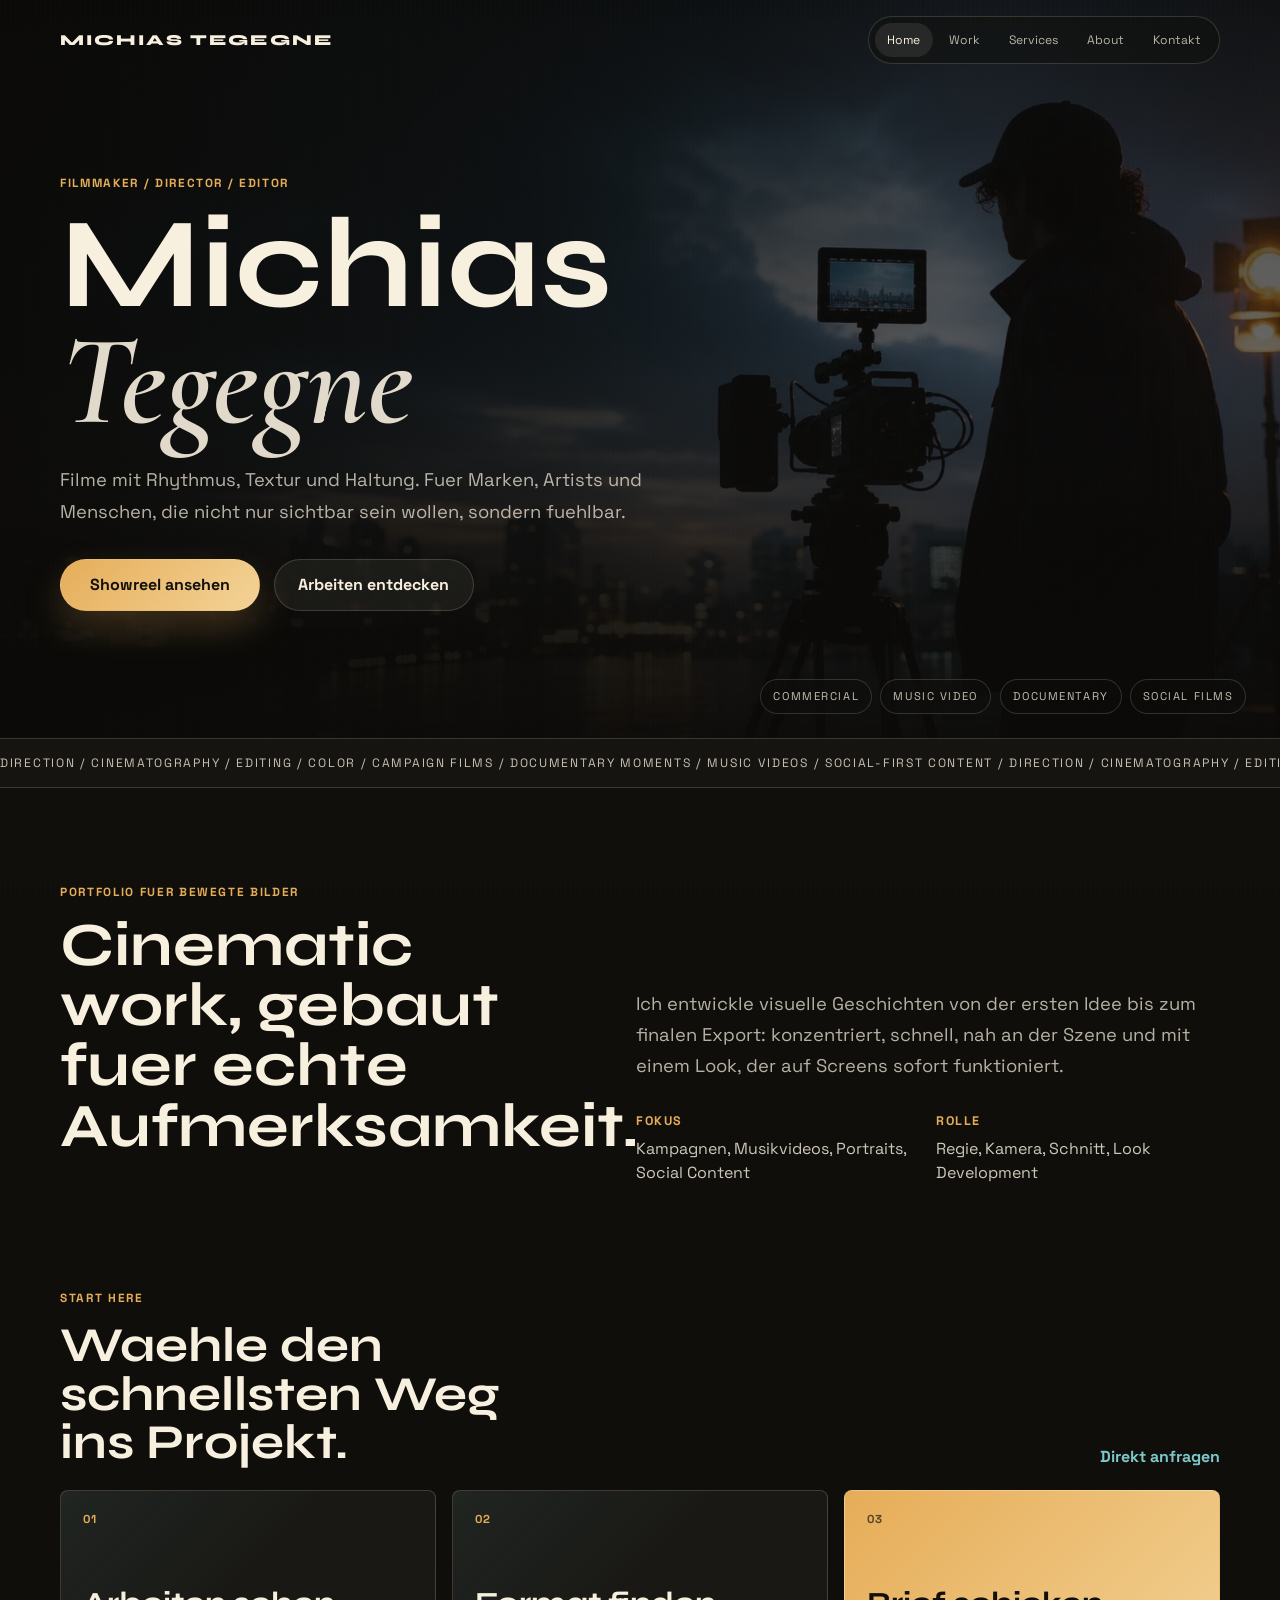
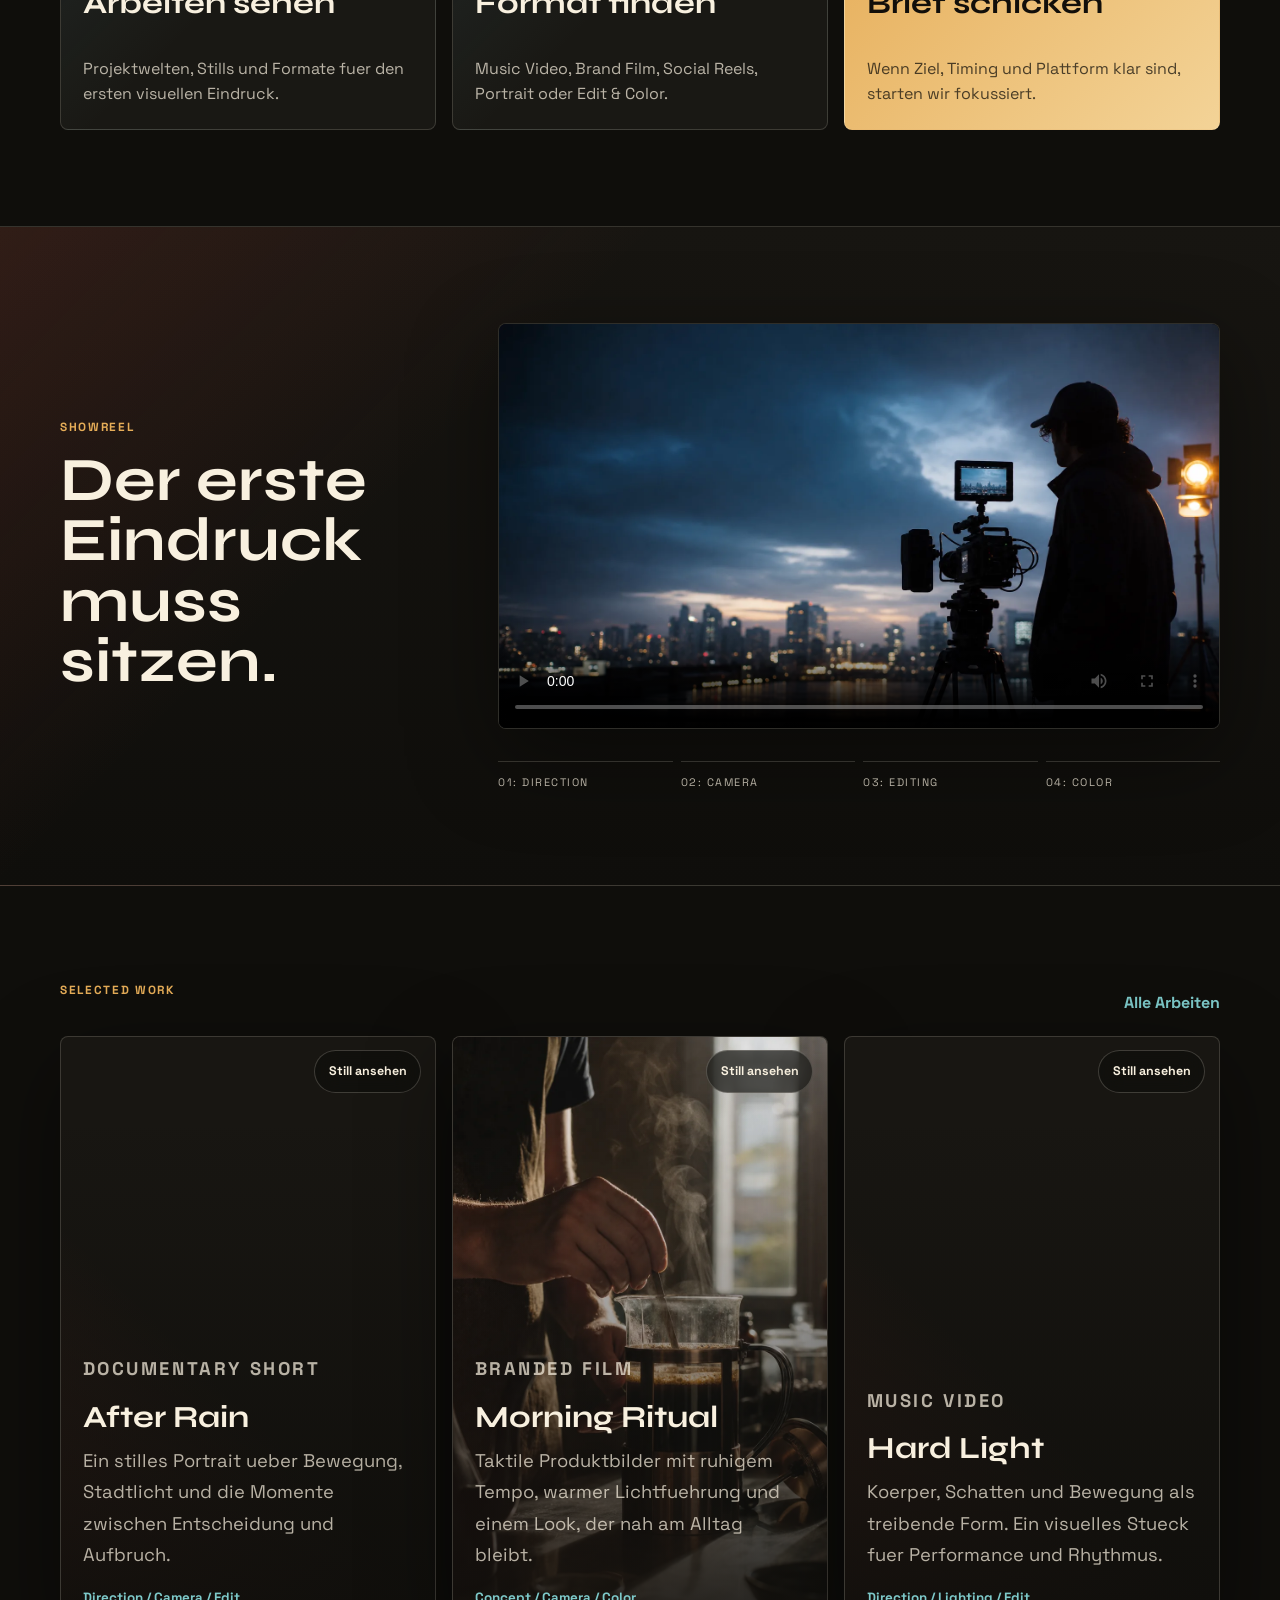
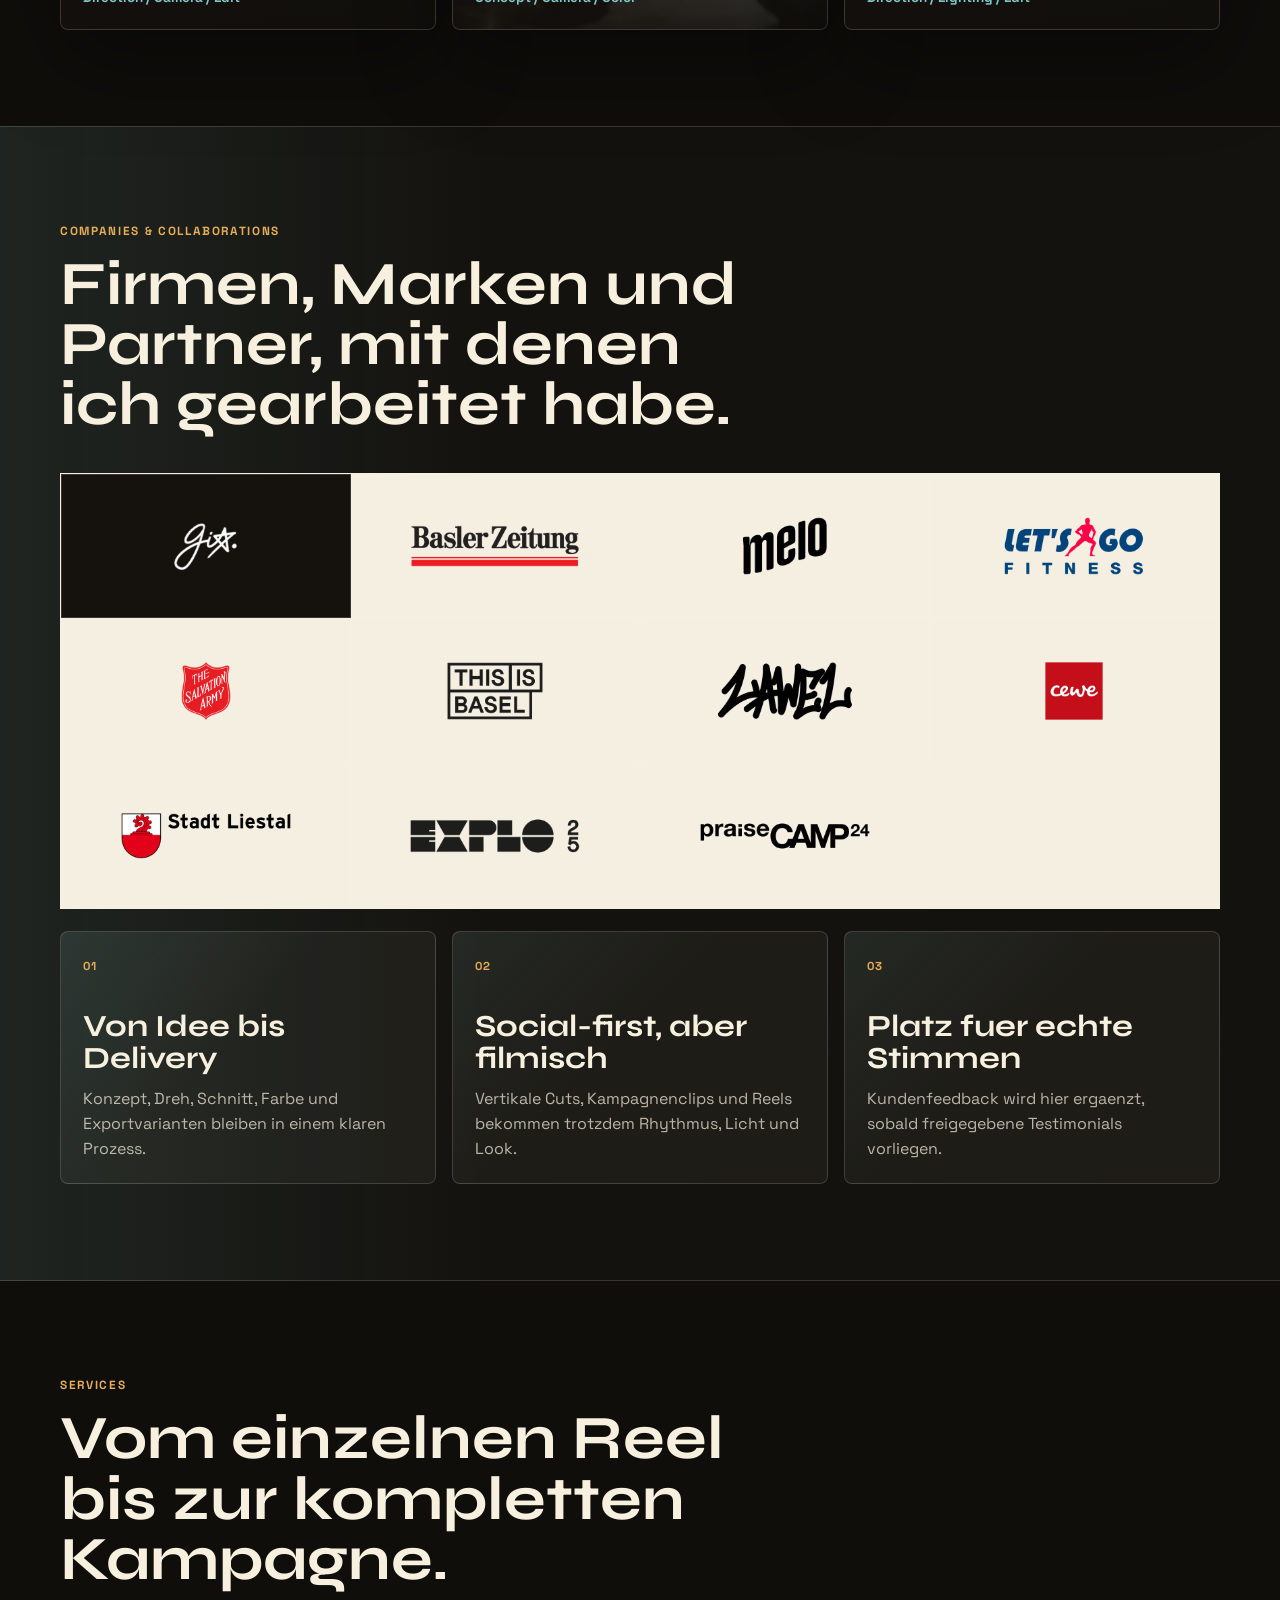
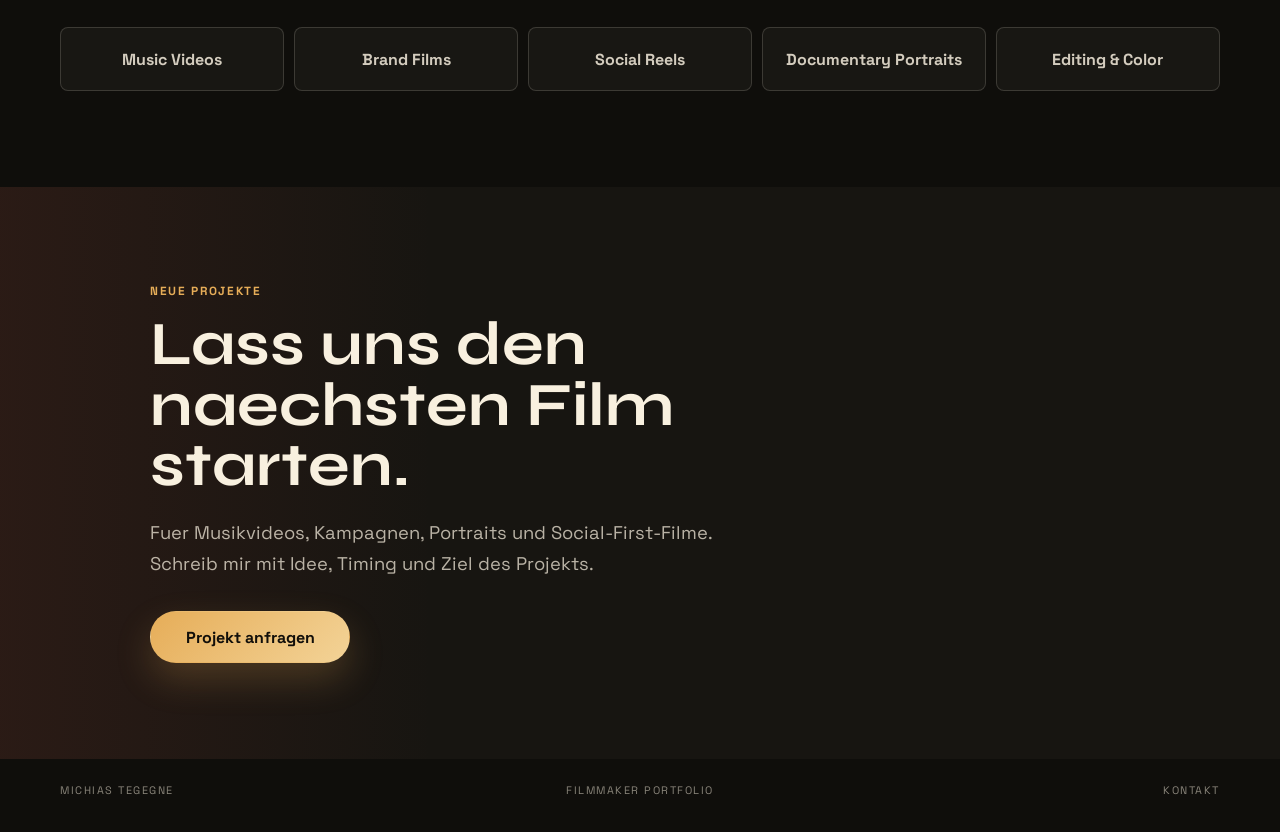
==== index.html @ 28ba08bb "Polish loading hints" ====
<!doctype html>
<html lang="de">
  <head>
    <meta charset="UTF-8" />
    <meta name="viewport" content="width=device-width, initial-scale=1.0, viewport-fit=cover" />
    <meta name="theme-color" content="#0f0e0b" />
    <meta name="format-detection" content="telephone=no" />
    <meta
      name="description"
      content="Portfolio von Michias Tegegne, Filmmaker fuer Showreels, Kampagnen, Musikvideos und dokumentarische Formate."
    />
    <link rel="canonical" href="https://michiastegegne.com/" />
    <meta property="og:type" content="website" />
    <meta property="og:title" content="Michias Tegegne | Filmmaker" />
    <meta
      property="og:description"
      content="Filme mit Rhythmus, Textur und Haltung fuer Marken, Artists und Menschen."
    />
    <meta property="og:url" content="https://michiastegegne.com/" />
    <meta property="og:image" content="https://michiastegegne.com/assets/portfolio/filmmaker-hero.png" />
    <meta property="og:site_name" content="Michias Tegegne" />
    <meta property="og:locale" content="de_CH" />
    <meta name="twitter:card" content="summary_large_image" />
    <title>Michias Tegegne | Filmmaker</title>
    <link rel="icon" href="/favicon.svg" type="image/svg+xml" />
    <link rel="apple-touch-icon" href="/apple-touch-icon.png" />
    <link rel="manifest" href="/site.webmanifest" />
    <link rel="preload" href="assets/portfolio/filmmaker-hero.webp" as="image" type="image/webp" fetchpriority="high" />
    <script type="application/ld+json">
      {
        "@context": "https://schema.org",
        "@type": "Person",
        "name": "Michias Tegegne",
        "jobTitle": "Filmmaker",
        "url": "https://michiastegegne.com/",
        "image": "https://michiastegegne.com/assets/portfolio/filmmaker-hero.png",
        "sameAs": ["https://www.instagram.com/michiastegegne/"],
        "knowsAbout": ["Film production", "Directing", "Cinematography", "Editing", "Color grading"]
      }
    </script>
    <link rel="preconnect" href="https://fonts.googleapis.com" />
    <link rel="preconnect" href="https://fonts.gstatic.com" crossorigin />
    <link
      href="https://fonts.googleapis.com/css2?family=Cormorant+Garamond:wght@500;600;700&family=Space+Grotesk:wght@400;500;700&family=Syne:wght@600;700;800&display=swap"
      rel="stylesheet"
    />
    <link rel="stylesheet" href="styles.css" />
  </head>
  <body class="page-home" data-video="loading">
    <a class="skip-link" href="#main">Zum Inhalt springen</a>
    <div class="site-grain" aria-hidden="true"></div>

    <header class="hero" id="top">
      <video
        id="heroVideo"
        class="hero-video"
        autoplay
        muted
        loop
        playsinline
        preload="metadata"
        poster="assets/portfolio/filmmaker-hero.webp"
        aria-label="Atmosphaerischer Showreel-Loop von Michias Tegegne"
      >
        <source src="assets/portfolio/showreel-loop.mp4" type="video/mp4" />
      </video>
      <div class="hero-shade" aria-hidden="true"></div>

      <nav class="topbar reveal" aria-label="Primaere Navigation">
        <a class="brand" href="index.html">Michias Tegegne</a>
        <div class="nav-links" aria-label="Hauptnavigation">
          <a aria-current="page" href="index.html">Home</a>
          <a href="work.html">Work</a>
          <a href="services.html">Services</a>
          <a href="about.html">About</a>
          <a href="contact.html">Kontakt</a>
        </div>
      </nav>

      <div class="hero-content section">
        <p class="eyebrow reveal">Filmmaker / Director / Editor</p>
        <h1 class="hero-title reveal">
          Michias
          <span>Tegegne</span>
        </h1>
        <p class="hero-lead reveal">
          Filme mit Rhythmus, Textur und Haltung. Fuer Marken, Artists und
          Menschen, die nicht nur sichtbar sein wollen, sondern fuehlbar.
        </p>
        <div class="hero-actions reveal">
          <a class="button button-primary" href="#showreel">Showreel ansehen</a>
          <a class="button button-secondary" href="work.html">Arbeiten entdecken</a>
        </div>
      </div>

      <aside class="hero-meta reveal" aria-label="Schwerpunkte">
        <span>Commercial</span>
        <span>Music Video</span>
        <span>Documentary</span>
        <span>Social Films</span>
      </aside>
    </header>

    <main id="main">
      <section class="ticker" aria-label="Schwerpunkte">
        <div class="ticker-track">
          direction / cinematography / editing / color / campaign films /
          documentary moments / music videos / social-first content / direction /
          cinematography / editing / color / campaign films / documentary
          moments / music videos / social-first content /
        </div>
      </section>

      <section class="section intro split-section" aria-labelledby="intro-title">
        <div class="section-heading reveal">
          <p class="eyebrow">Portfolio fuer bewegte Bilder</p>
          <h2 id="intro-title">Cinematic work, gebaut fuer echte Aufmerksamkeit.</h2>
        </div>
        <div class="intro-copy reveal">
          <p>
            Ich entwickle visuelle Geschichten von der ersten Idee bis zum
            finalen Export: konzentriert, schnell, nah an der Szene und mit
            einem Look, der auf Screens sofort funktioniert.
          </p>
          <dl>
            <div>
              <dt>Fokus</dt>
              <dd>Kampagnen, Musikvideos, Portraits, Social Content</dd>
            </div>
            <div>
              <dt>Rolle</dt>
              <dd>Regie, Kamera, Schnitt, Look Development</dd>
            </div>
          </dl>
        </div>
      </section>

      <section class="section choice-section" aria-labelledby="choice-title">
        <div class="section-kicker-row reveal">
          <div>
            <p class="eyebrow">Start here</p>
            <h2 id="choice-title">Waehle den schnellsten Weg ins Projekt.</h2>
          </div>
          <a href="contact.html">Direkt anfragen</a>
        </div>
        <div class="choice-grid">
          <a class="choice-card reveal" href="work.html">
            <span>01</span>
            <h3>Arbeiten sehen</h3>
            <p>Projektwelten, Stills und Formate fuer den ersten visuellen Eindruck.</p>
          </a>
          <a class="choice-card reveal" href="services.html">
            <span>02</span>
            <h3>Format finden</h3>
            <p>Music Video, Brand Film, Social Reels, Portrait oder Edit & Color.</p>
          </a>
          <a class="choice-card choice-card--accent reveal" href="contact.html">
            <span>03</span>
            <h3>Brief schicken</h3>
            <p>Wenn Ziel, Timing und Plattform klar sind, starten wir fokussiert.</p>
          </a>
        </div>
      </section>

      <section class="showreel" id="showreel" aria-labelledby="showreel-title">
        <div class="section showreel-inner">
          <div class="section-heading reveal">
            <p class="eyebrow">Showreel</p>
            <h2 id="showreel-title">Der erste Eindruck muss sitzen.</h2>
          </div>
          <div class="showreel-frame reveal">
            <video controls playsinline preload="metadata" poster="assets/portfolio/filmmaker-hero.webp">
              <source src="assets/portfolio/showreel-loop.mp4" type="video/mp4" />
            </video>
          </div>
          <div class="reel-notes reveal">
            <span>01: Direction</span>
            <span>02: Camera</span>
            <span>03: Editing</span>
            <span>04: Color</span>
          </div>
        </div>
      </section>

      <section class="section work-preview" aria-labelledby="work-title">
        <div class="section-kicker-row reveal">
          <p class="eyebrow">Selected Work</p>
          <a href="work.html">Alle Arbeiten</a>
        </div>
        <div class="work-grid">
          <article class="work-card reveal" data-depth="8">
            <picture>
              <source srcset="assets/portfolio/project-documentary.webp" type="image/webp" />
              <img
                src="assets/portfolio/project-documentary.png"
                alt="Cinematischer Dokumentarfilm-Still in einer regennassen Stadtgasse"
                width="1536"
                height="1024"
                loading="lazy"
                decoding="async"
              />
            </picture>
            <button
              class="image-open"
              type="button"
              data-lightbox-src="assets/portfolio/project-documentary.webp"
              data-lightbox-title="After Rain"
              data-lightbox-alt="Cinematischer Dokumentarfilm-Still in einer regennassen Stadtgasse"
              aria-label="Still After Rain vergroessern"
            >
              Still ansehen
            </button>
            <div class="work-caption">
              <p class="work-kicker">Documentary Short</p>
              <h3 id="work-title">After Rain</h3>
              <p>
                Ein stilles Portrait ueber Bewegung, Stadtlicht und die Momente
                zwischen Entscheidung und Aufbruch.
              </p>
              <span>Direction / Camera / Edit</span>
            </div>
          </article>

          <article class="work-card reveal" data-depth="-6">
            <picture>
              <source srcset="assets/portfolio/project-commercial.webp" type="image/webp" />
              <img
                src="assets/portfolio/project-commercial.png"
                alt="Warmer Commercial-Still mit Kaffee, Dampf und Morgenlicht"
                width="1536"
                height="1024"
                loading="lazy"
                decoding="async"
              />
            </picture>
            <button
              class="image-open"
              type="button"
              data-lightbox-src="assets/portfolio/project-commercial.webp"
              data-lightbox-title="Morning Ritual"
              data-lightbox-alt="Warmer Commercial-Still mit Kaffee, Dampf und Morgenlicht"
              aria-label="Still Morning Ritual vergroessern"
            >
              Still ansehen
            </button>
            <div class="work-caption">
              <p class="work-kicker">Branded Film</p>
              <h3>Morning Ritual</h3>
              <p>
                Taktile Produktbilder mit ruhigem Tempo, warmer Lichtfuehrung
                und einem Look, der nah am Alltag bleibt.
              </p>
              <span>Concept / Camera / Color</span>
            </div>
          </article>

          <article class="work-card reveal" data-depth="10">
            <picture>
              <source srcset="assets/portfolio/project-music.webp" type="image/webp" />
              <img
                src="assets/portfolio/project-music.png"
                alt="Dramatischer Musikvideo-Still mit Taenzerin und hartem Licht"
                width="1536"
                height="1024"
                loading="lazy"
                decoding="async"
              />
            </picture>
            <button
              class="image-open"
              type="button"
              data-lightbox-src="assets/portfolio/project-music.webp"
              data-lightbox-title="Hard Light"
              data-lightbox-alt="Dramatischer Musikvideo-Still mit Taenzerin und hartem Licht"
              aria-label="Still Hard Light vergroessern"
            >
              Still ansehen
            </button>
            <div class="work-caption">
              <p class="work-kicker">Music Video</p>
              <h3>Hard Light</h3>
              <p>
                Koerper, Schatten und Bewegung als treibende Form. Ein visuelles
                Stueck fuer Performance und Rhythmus.
              </p>
              <span>Direction / Lighting / Edit</span>
            </div>
          </article>
        </div>
      </section>

      <section class="clients-section" aria-labelledby="clients-title">
        <div class="section">
          <div class="section-heading reveal">
            <p class="eyebrow">Companies & Collaborations</p>
            <h2 id="clients-title">Firmen, Marken und Partner, mit denen ich gearbeitet habe.</h2>
          </div>
          <div class="client-logo-grid reveal" aria-label="Kundenlogos">
            <div class="client-logo-card client-logo-card--dark">
              <img src="assets/logos/01-gix.png" alt="GIX" width="640" height="320" loading="lazy" decoding="async" />
            </div>
            <div class="client-logo-card">
              <img src="assets/logos/02-basler-zeitung.png" alt="Basler Zeitung" width="640" height="320" loading="lazy" decoding="async" />
            </div>
            <div class="client-logo-card">
              <img src="assets/logos/03-melo.png" alt="MELO" width="640" height="320" loading="lazy" decoding="async" />
            </div>
            <div class="client-logo-card">
              <img src="assets/logos/04-lets-go-fitness.png" alt="Let's Go Fitness" width="640" height="320" loading="lazy" decoding="async" />
            </div>
            <div class="client-logo-card">
              <img src="assets/logos/05-salvation-army.png" alt="The Salvation Army" width="640" height="320" loading="lazy" decoding="async" />
            </div>
            <div class="client-logo-card">
              <img src="assets/logos/06-this-is-basel.png" alt="This Is Basel" width="640" height="320" loading="lazy" decoding="async" />
            </div>
            <div class="client-logo-card">
              <img src="assets/logos/07-lawel.png" alt="Lawel" width="640" height="320" loading="lazy" decoding="async" />
            </div>
            <div class="client-logo-card">
              <img src="assets/logos/08-cewe.png" alt="CEWE" width="640" height="320" loading="lazy" decoding="async" />
            </div>
            <div class="client-logo-card">
              <img src="assets/logos/09-stadt-liestal.png" alt="Stadt Liestal" width="640" height="320" loading="lazy" decoding="async" />
            </div>
            <div class="client-logo-card">
              <img src="assets/logos/10-explo-25.png" alt="EXPLO 25" width="640" height="320" loading="lazy" decoding="async" />
            </div>
            <div class="client-logo-card">
              <img src="assets/logos/11-praisecamp-24.png" alt="praiseCAMP24" width="640" height="320" loading="lazy" decoding="async" />
            </div>
          </div>

          <div class="proof-grid">
            <article class="proof-card reveal">
              <span>01</span>
              <h3>Von Idee bis Delivery</h3>
              <p>Konzept, Dreh, Schnitt, Farbe und Exportvarianten bleiben in einem klaren Prozess.</p>
            </article>
            <article class="proof-card reveal">
              <span>02</span>
              <h3>Social-first, aber filmisch</h3>
              <p>Vertikale Cuts, Kampagnenclips und Reels bekommen trotzdem Rhythmus, Licht und Look.</p>
            </article>
            <article class="proof-card reveal">
              <span>03</span>
              <h3>Platz fuer echte Stimmen</h3>
              <p>Kundenfeedback wird hier ergaenzt, sobald freigegebene Testimonials vorliegen.</p>
            </article>
          </div>
        </div>
      </section>

      <section class="section service-strip" aria-labelledby="service-title">
        <div class="section-heading reveal">
          <p class="eyebrow">Services</p>
          <h2 id="service-title">Vom einzelnen Reel bis zur kompletten Kampagne.</h2>
        </div>
        <div class="service-pill-grid reveal">
          <a href="services.html">Music Videos</a>
          <a href="services.html">Brand Films</a>
          <a href="services.html">Social Reels</a>
          <a href="services.html">Documentary Portraits</a>
          <a href="services.html">Editing & Color</a>
        </div>
      </section>

      <section class="contact-cta" aria-labelledby="contact-title">
        <div class="section contact-inner">
          <p class="eyebrow reveal">Neue Projekte</p>
          <h2 id="contact-title" class="reveal">Lass uns den naechsten Film starten.</h2>
          <p class="contact-copy reveal">
            Fuer Musikvideos, Kampagnen, Portraits und Social-First-Filme.
            Schreib mir mit Idee, Timing und Ziel des Projekts.
          </p>
          <a class="button button-primary reveal" href="contact.html">
            Projekt anfragen
          </a>
        </div>
      </section>
    </main>

    <footer class="footer">
      <a href="index.html">Michias Tegegne</a>
      <span>Filmmaker Portfolio</span>
      <a href="contact.html">Kontakt</a>
    </footer>

    <div class="mobile-action-bar" aria-label="Schnellkontakt">
      <a href="contact.html">Projekt anfragen</a>
      <a href="mailto:hello@michiastegegne.com">Mail</a>
    </div>

    <div class="lightbox" id="imageLightbox" aria-hidden="true">
      <button class="lightbox-backdrop" type="button" data-lightbox-close aria-label="Bildansicht schliessen"></button>
      <div class="lightbox-panel" role="dialog" aria-modal="true" aria-labelledby="lightboxTitle">
        <button class="lightbox-close" type="button" data-lightbox-close>Schliessen</button>
        <img id="lightboxImage" src="[data-uri]" alt="" />
        <p id="lightboxTitle"></p>
      </div>
    </div>

    <script src="script.js"></script>
  </body>
</html>
---- styles.css ----
:root {
  color-scheme: dark;
  --bg: #0f0e0b;
  --bg-soft: #181612;
  --bg-panel: #1e1b15;
  --ink: #f8f0df;
  --muted: rgba(248, 240, 223, 0.72);
  --subtle: rgba(248, 240, 223, 0.52);
  --line: rgba(248, 240, 223, 0.16);
  --amber: #e6ad58;
  --red: #b84535;
  --cyan: #7dc9c9;
  --shadow: 0 28px 90px rgba(0, 0, 0, 0.42);
  --max: 1160px;
}

*,
*::before,
*::after {
  box-sizing: border-box;
}

html {
  scroll-behavior: smooth;
  scroll-padding-top: 6rem;
  -webkit-text-size-adjust: 100%;
}

body {
  margin: 0;
  min-height: 100svh;
  font-family: "Space Grotesk", sans-serif;
  color: var(--ink);
  background:
    radial-gradient(circle at 80% 0%, rgba(125, 201, 201, 0.1), transparent 28rem),
    linear-gradient(180deg, rgba(15, 14, 11, 0.86), rgba(15, 14, 11, 0.99)),
    var(--bg);
  overflow-x: hidden;
  -webkit-font-smoothing: antialiased;
  text-rendering: optimizeLegibility;
}

body.has-lightbox {
  overflow: hidden;
}

img,
video {
  display: block;
  width: 100%;
}

a {
  color: inherit;
  text-decoration: none;
  touch-action: manipulation;
  -webkit-tap-highlight-color: rgba(230, 173, 88, 0.22);
}

ul {
  padding: 0;
  margin: 0;
  list-style: none;
}

::selection {
  color: #120f0a;
  background: var(--amber);
}

:focus-visible {
  outline: 2px solid var(--amber);
  outline-offset: 4px;
}

.skip-link {
  position: fixed;
  top: calc(0.8rem + env(safe-area-inset-top));
  left: calc(0.8rem + env(safe-area-inset-left));
  z-index: 80;
  padding: 0.8rem 1rem;
  border-radius: 999px;
  color: #120f0a;
  background: var(--amber);
  font-weight: 800;
  transform: translateY(-160%);
  transition: transform 180ms ease;
}

.skip-link:focus {
  transform: translateY(0);
}

.site-grain {
  position: fixed;
  inset: 0;
  z-index: 20;
  pointer-events: none;
  opacity: 0.08;
  background-image:
    linear-gradient(transparent 0, rgba(255, 255, 255, 0.06) 50%, transparent 100%),
    repeating-linear-gradient(
      90deg,
      rgba(255, 255, 255, 0.05) 0,
      rgba(255, 255, 255, 0.05) 1px,
      transparent 1px,
      transparent 5px
    );
  mix-blend-mode: screen;
}

.section {
  width: min(var(--max), calc(100% - 2.5rem));
  margin: 0 auto;
}

.topbar {
  position: sticky;
  top: 0;
  z-index: 40;
  display: flex;
  align-items: center;
  justify-content: space-between;
  gap: 1rem;
  width: min(var(--max), calc(100% - 2.5rem));
  margin: 0 auto;
  padding: calc(1rem + env(safe-area-inset-top)) 0 1rem;
}

.page-topbar {
  background: rgba(15, 14, 11, 0.78);
  -webkit-backdrop-filter: blur(18px);
  backdrop-filter: blur(18px);
  border-bottom: 1px solid var(--line);
}

.brand,
.eyebrow,
.ticker-track,
.work-kicker,
.hero-meta,
.reel-notes,
.approach-item span,
.project-index,
.metric span,
.service-card span,
.focus-list span,
.contact-card span,
.footer {
  text-transform: uppercase;
  letter-spacing: 0.14em;
}

.brand {
  font-family: "Syne", sans-serif;
  font-weight: 800;
  font-size: 0.95rem;
}

.nav-links {
  display: flex;
  align-items: center;
  gap: 0.25rem;
  padding: 0.35rem;
  border: 1px solid var(--line);
  border-radius: 999px;
  background: rgba(15, 14, 11, 0.45);
  -webkit-backdrop-filter: blur(16px);
  backdrop-filter: blur(16px);
}

.nav-links a {
  padding: 0.58rem 0.78rem;
  border-radius: 999px;
  color: var(--muted);
  font-size: 0.76rem;
  transition:
    color 180ms ease,
    background 180ms ease;
}

.nav-links a:hover,
.nav-links a[aria-current="page"] {
  color: var(--ink);
  background: rgba(248, 240, 223, 0.09);
}

.hero {
  position: relative;
  min-height: 82svh;
  overflow: hidden;
  isolation: isolate;
  background: #10100e;
}

.hero-video,
.hero-shade {
  position: absolute;
  inset: 0;
}

.hero-video {
  height: 100%;
  object-fit: cover;
  opacity: 0;
  transform: scale(1.02);
  transition: opacity 700ms ease;
}

body[data-video="ready"] .hero-video {
  opacity: 0.82;
}

body[data-video="missing"] .hero-video {
  opacity: 0.5;
}

.hero-shade {
  z-index: 1;
  background:
    linear-gradient(90deg, rgba(10, 9, 7, 0.91) 0%, rgba(10, 9, 7, 0.66) 42%, rgba(10, 9, 7, 0.18) 74%),
    linear-gradient(180deg, rgba(10, 9, 7, 0.42) 0%, rgba(10, 9, 7, 0.1) 50%, rgba(10, 9, 7, 0.88) 100%);
}

.hero-content {
  position: relative;
  z-index: 2;
  display: flex;
  min-height: calc(82svh - 5.2rem);
  flex-direction: column;
  justify-content: center;
  padding: 2.6rem 0 4.4rem;
}

.eyebrow {
  margin: 0 0 1rem;
  color: var(--amber);
  font-size: 0.74rem;
  font-weight: 700;
}

.hero-title,
.page-title,
.section-heading h2,
.contact-cta h2,
.statement {
  margin: 0;
  font-family: "Syne", sans-serif;
  letter-spacing: 0;
}

.hero-title {
  max-width: 8ch;
  font-size: clamp(3.8rem, 10vw, 8.2rem);
  line-height: 0.92;
}

.hero-title span {
  display: block;
  font-family: "Cormorant Garamond", serif;
  font-style: italic;
  font-weight: 600;
  color: rgba(248, 240, 223, 0.9);
}

.hero-lead,
.intro-copy p,
.work-caption p,
.approach-item p,
.contact-copy,
.page-lead-grid p,
.project-copy p,
.service-card p,
.bio-copy p,
.contact-card p {
  color: var(--muted);
  font-size: clamp(1rem, 1.55vw, 1.15rem);
  line-height: 1.7;
}

.hero-lead {
  max-width: 40rem;
  margin: 1.45rem 0 0;
}

.hero-actions {
  display: flex;
  flex-wrap: wrap;
  gap: 0.85rem;
  margin-top: 2rem;
}

.button {
  display: inline-flex;
  min-width: 12.5rem;
  align-items: center;
  justify-content: center;
  min-height: 3.1rem;
  padding: 0.9rem 1.2rem;
  border: 1px solid transparent;
  border-radius: 999px;
  font-weight: 700;
  touch-action: manipulation;
  transition:
    transform 180ms ease,
    background 180ms ease,
    border-color 180ms ease;
}

.button:hover {
  transform: translateY(-2px);
}

.button-primary {
  color: #120f0a;
  background: linear-gradient(135deg, var(--amber), #f3d397);
  box-shadow: 0 16px 36px rgba(230, 173, 88, 0.22);
}

.button-secondary {
  color: var(--ink);
  border-color: var(--line);
  background: rgba(248, 240, 223, 0.06);
}

.hero-meta {
  position: absolute;
  right: 2.1rem;
  bottom: 1.5rem;
  z-index: 3;
  display: flex;
  flex-wrap: wrap;
  justify-content: flex-end;
  gap: 0.55rem;
  max-width: 40rem;
  color: rgba(248, 240, 223, 0.78);
  font-size: 0.7rem;
}

.hero-meta span {
  padding: 0.6rem 0.75rem;
  border: 1px solid var(--line);
  border-radius: 999px;
  background: rgba(15, 14, 11, 0.38);
  -webkit-backdrop-filter: blur(14px);
  backdrop-filter: blur(14px);
}

.ticker {
  width: 100%;
  overflow: hidden;
  border-top: 1px solid var(--line);
  border-bottom: 1px solid var(--line);
  background: #15130f;
}

.ticker-track {
  display: inline-block;
  white-space: nowrap;
  padding: 1rem 0;
  color: rgba(248, 240, 223, 0.78);
  font-size: 0.76rem;
  animation: ticker 30s linear infinite;
}

.split-section,
.work-preview,
.service-strip,
.package-section,
.process-section,
.work-filter-section,
.project-list,
.case-metrics,
.services-grid,
.statement-section,
.about-copy-grid,
.contact-board,
.brief-section {
  padding: 6rem 0;
}

.section-heading {
  max-width: 48rem;
  margin-bottom: 2.4rem;
}

.section-heading h2,
.contact-cta h2 {
  max-width: 16ch;
  font-size: clamp(2.35rem, 4.8vw, 4.5rem);
  line-height: 0.98;
}

.split-section {
  display: grid;
  grid-template-columns: minmax(0, 0.95fr) minmax(0, 1.05fr);
  gap: 3rem;
  align-items: end;
}

.intro-copy {
  padding-bottom: 0.5rem;
}

.intro-copy p {
  margin: 0;
}

.intro-copy dl {
  display: grid;
  grid-template-columns: repeat(2, minmax(0, 1fr));
  gap: 1rem;
  margin: 2rem 0 0;
}

.intro-copy dt {
  margin-bottom: 0.45rem;
  color: var(--amber);
  font-size: 0.78rem;
  font-weight: 700;
  text-transform: uppercase;
  letter-spacing: 0.12em;
}

.intro-copy dd {
  margin: 0;
  color: rgba(248, 240, 223, 0.82);
  line-height: 1.55;
}

.choice-section {
  padding: 0 0 6rem;
}

.choice-section .section-kicker-row {
  align-items: end;
}

.choice-section h2 {
  max-width: 14ch;
  margin: 0;
  font-family: "Syne", sans-serif;
  font-size: clamp(2rem, 3.8vw, 3.4rem);
  line-height: 1;
  letter-spacing: 0;
}

.choice-grid,
.proof-grid {
  display: grid;
  grid-template-columns: repeat(3, minmax(0, 1fr));
  gap: 1rem;
}

.choice-card,
.proof-card {
  min-height: 15rem;
  padding: 1.35rem;
  border: 1px solid var(--line);
  border-radius: 8px;
  background:
    linear-gradient(135deg, rgba(125, 201, 201, 0.08), transparent 44%),
    rgba(248, 240, 223, 0.045);
}

.choice-card {
  display: flex;
  flex-direction: column;
  justify-content: space-between;
  transition:
    transform 180ms ease,
    border-color 180ms ease,
    background 180ms ease;
}

.choice-card:hover {
  border-color: rgba(230, 173, 88, 0.45);
  background:
    linear-gradient(135deg, rgba(230, 173, 88, 0.12), transparent 44%),
    rgba(248, 240, 223, 0.065);
  transform: translateY(-3px);
}

.choice-card--accent {
  color: #120f0a;
  background: linear-gradient(135deg, var(--amber), #f3d397);
}

.choice-card span,
.proof-card span {
  color: var(--amber);
  font-size: 0.72rem;
  font-weight: 800;
  text-transform: uppercase;
  letter-spacing: 0.14em;
}

.choice-card--accent span {
  color: rgba(18, 15, 10, 0.68);
}

.choice-card h3,
.proof-card h3 {
  max-width: 12ch;
  margin: 2.2rem 0 0.8rem;
  font-family: "Syne", sans-serif;
  font-size: clamp(1.45rem, 2.4vw, 2.2rem);
  line-height: 1.05;
  letter-spacing: 0;
}

.choice-card p,
.proof-card p {
  margin: 0;
  color: var(--muted);
  line-height: 1.55;
}

.choice-card--accent p {
  color: rgba(18, 15, 10, 0.74);
}

.showreel {
  padding: 6rem 0;
  background:
    linear-gradient(135deg, rgba(184, 69, 53, 0.16), transparent 34%),
    linear-gradient(180deg, #171511 0%, #0f0e0b 100%);
  border-top: 1px solid var(--line);
  border-bottom: 1px solid var(--line);
}

.showreel-inner {
  display: grid;
  grid-template-columns: minmax(17rem, 0.72fr) minmax(0, 1.28fr);
  gap: 2rem;
  align-items: end;
}

.showreel-frame {
  overflow: hidden;
  border: 1px solid var(--line);
  border-radius: 8px;
  background: #080806;
  box-shadow: var(--shadow);
}

.showreel-frame video {
  aspect-ratio: 16 / 9;
  height: auto;
  object-fit: cover;
}

.reel-notes {
  grid-column: 2;
  display: grid;
  grid-template-columns: repeat(4, minmax(0, 1fr));
  gap: 0.5rem;
  color: rgba(248, 240, 223, 0.72);
  font-size: 0.68rem;
}

.reel-notes span {
  padding-top: 0.8rem;
  border-top: 1px solid var(--line);
}

.section-kicker-row {
  display: flex;
  align-items: end;
  justify-content: space-between;
  gap: 1rem;
  margin-bottom: 1.4rem;
}

.section-kicker-row a {
  color: var(--cyan);
  font-weight: 700;
}

.work-grid {
  display: grid;
  grid-template-columns: repeat(3, minmax(0, 1fr));
  gap: 1rem;
}

.work-card {
  position: relative;
  overflow: hidden;
  min-height: 37rem;
  border: 1px solid var(--line);
  border-radius: 8px;
  background: var(--bg-soft);
  box-shadow: var(--shadow);
}

.work-card img {
  height: 100%;
  min-height: 37rem;
  object-fit: cover;
  transition: transform 500ms ease;
}

.work-card picture {
  display: block;
  height: 100%;
}

.work-card:hover img {
  transform: scale(1.045);
}

.image-open {
  position: absolute;
  top: 0.85rem;
  right: 0.85rem;
  z-index: 3;
  min-height: 2.65rem;
  border: 1px solid rgba(248, 240, 223, 0.2);
  border-radius: 999px;
  padding: 0.62rem 0.85rem;
  color: var(--ink);
  background: rgba(15, 14, 11, 0.66);
  -webkit-backdrop-filter: blur(14px);
  backdrop-filter: blur(14px);
  font: inherit;
  font-size: 0.78rem;
  font-weight: 800;
  cursor: pointer;
  touch-action: manipulation;
  transition:
    transform 180ms ease,
    border-color 180ms ease,
    background 180ms ease;
}

.image-open:hover {
  border-color: rgba(230, 173, 88, 0.56);
  background: rgba(15, 14, 11, 0.82);
  transform: translateY(-2px);
}

.work-card::after {
  content: "";
  position: absolute;
  inset: 0;
  background:
    linear-gradient(180deg, rgba(15, 14, 11, 0.02) 15%, rgba(15, 14, 11, 0.36) 48%, rgba(15, 14, 11, 0.92) 100%),
    linear-gradient(45deg, rgba(184, 69, 53, 0.18), transparent 42%);
}

.work-caption {
  position: absolute;
  right: 0;
  bottom: 0;
  left: 0;
  z-index: 1;
  padding: 1.35rem;
}

.work-kicker {
  margin: 0 0 0.65rem;
  color: var(--amber);
  font-size: 0.68rem;
  font-weight: 700;
}

.work-caption h3,
.approach-item h3,
.service-card h2,
.project-copy h2,
.bio-copy h2 {
  margin: 0;
  font-family: "Syne", sans-serif;
  font-size: clamp(1.35rem, 2.4vw, 2.2rem);
  letter-spacing: 0;
  line-height: 1.05;
}

.work-caption p {
  margin: 0.75rem 0 1rem;
}

.work-caption span,
.project-copy li,
.service-card li {
  color: var(--cyan);
  font-size: 0.84rem;
  font-weight: 700;
}

.clients-section {
  padding: 6rem 0;
  background:
    linear-gradient(90deg, rgba(125, 201, 201, 0.1), transparent 38%),
    #14120e;
  border-top: 1px solid var(--line);
  border-bottom: 1px solid var(--line);
}

.client-logo-grid {
  display: grid;
  grid-template-columns: repeat(4, minmax(0, 1fr));
  overflow: hidden;
  border: 1px solid var(--line);
  background: #f5efe2;
}

.client-logo-card {
  display: grid;
  min-height: 8.5rem;
  place-items: center;
  padding: 1.15rem;
  outline: 1px solid var(--line);
  outline-offset: -1px;
  background: #f5efe2;
}

.client-logo-card--dark {
  background: #15120d;
}

.client-logo-card img {
  display: block;
  width: min(100%, 13.5rem);
  height: auto;
  object-fit: contain;
}

.proof-grid {
  margin-top: 1.4rem;
}

.proof-card {
  min-height: 14rem;
}

.proof-card h3 {
  max-width: 14ch;
}

.service-pill-grid {
  display: grid;
  grid-template-columns: repeat(5, minmax(0, 1fr));
  gap: 0.6rem;
}

.service-pill-grid a {
  display: flex;
  min-height: 4rem;
  align-items: center;
  justify-content: center;
  padding: 0.9rem;
  border: 1px solid var(--line);
  border-radius: 8px;
  color: rgba(248, 240, 223, 0.84);
  background: rgba(248, 240, 223, 0.04);
  font-weight: 700;
  text-align: center;
}

.package-grid {
  display: grid;
  grid-template-columns: repeat(3, minmax(0, 1fr));
  gap: 1rem;
}

.package-card {
  min-height: 26rem;
  padding: 1.35rem;
  border: 1px solid var(--line);
  border-radius: 8px;
  background:
    linear-gradient(135deg, rgba(184, 69, 53, 0.12), transparent 38%),
    rgba(248, 240, 223, 0.04);
}

.package-card--accent {
  border-color: rgba(230, 173, 88, 0.38);
  background:
    linear-gradient(135deg, rgba(230, 173, 88, 0.18), transparent 42%),
    rgba(248, 240, 223, 0.06);
}

.package-card span {
  display: inline-flex;
  margin-bottom: 5.5rem;
  color: var(--amber);
  font-size: 0.72rem;
  font-weight: 800;
  text-transform: uppercase;
  letter-spacing: 0.14em;
}

.package-card h2 {
  max-width: 10ch;
  margin: 0;
  font-family: "Syne", sans-serif;
  font-size: clamp(1.65rem, 2.8vw, 2.6rem);
  line-height: 1;
  letter-spacing: 0;
}

.package-card p {
  margin: 1rem 0 1.3rem;
  color: var(--muted);
  line-height: 1.6;
}

.package-card ul {
  display: grid;
  gap: 0.55rem;
}

.package-card li {
  padding: 0.65rem 0;
  border-top: 1px solid rgba(248, 240, 223, 0.12);
  color: rgba(248, 240, 223, 0.84);
  font-weight: 700;
}

.brief-builder {
  display: grid;
  grid-template-columns: repeat(2, minmax(0, 1fr));
  gap: 1rem;
  padding: 1rem;
  border: 1px solid var(--line);
  border-radius: 8px;
  background:
    linear-gradient(135deg, rgba(230, 173, 88, 0.08), transparent 36%),
    rgba(248, 240, 223, 0.045);
}

.brief-builder label {
  display: grid;
  gap: 0.55rem;
}

.brief-builder label span {
  color: var(--amber);
  font-size: 0.72rem;
  font-weight: 800;
  text-transform: uppercase;
  letter-spacing: 0.14em;
}

.brief-builder input,
.brief-builder select,
.brief-builder textarea {
  width: 100%;
  min-height: 3.2rem;
  border: 1px solid var(--line);
  border-radius: 8px;
  padding: 0.9rem 1rem;
  color: var(--ink);
  background: rgba(15, 14, 11, 0.64);
  font: inherit;
  appearance: none;
}

.brief-builder textarea {
  min-height: 10rem;
  resize: vertical;
}

.brief-builder input::placeholder,
.brief-builder textarea::placeholder {
  color: rgba(248, 240, 223, 0.4);
}

.brief-builder input:focus,
.brief-builder select:focus,
.brief-builder textarea:focus {
  border-color: rgba(230, 173, 88, 0.72);
  outline: 0;
}

.brief-builder-wide,
.brief-builder-actions {
  grid-column: 1 / -1;
}

.brief-builder-actions {
  display: flex;
  flex-wrap: wrap;
  align-items: center;
  gap: 1rem;
  justify-content: space-between;
}

.brief-builder-actions p {
  max-width: 28rem;
  margin: 0;
  color: var(--subtle);
  font-size: 0.9rem;
  line-height: 1.55;
}

.contact-cta {
  padding: 6rem 0;
  background:
    linear-gradient(90deg, rgba(184, 69, 53, 0.12), transparent 34%),
    #171511;
}

.contact-cta.compact {
  border-top: 1px solid var(--line);
}

.contact-inner {
  max-width: 980px;
}

.contact-copy {
  max-width: 39rem;
  margin: 1.35rem 0 2rem;
}

.page-hero {
  padding: 7rem 0 4rem;
}

.page-title {
  max-width: 12ch;
  font-size: clamp(3.25rem, 8vw, 7.5rem);
  line-height: 0.92;
}

.page-lead-grid {
  display: grid;
  grid-template-columns: minmax(0, 1fr) auto;
  gap: 2rem;
  align-items: end;
  max-width: 980px;
  margin-top: 2rem;
}

.page-lead-grid p {
  max-width: 42rem;
  margin: 0;
}

.work-filter-section {
  display: grid;
  grid-template-columns: minmax(0, 0.8fr) minmax(0, 1.2fr);
  gap: 2rem;
  align-items: end;
  padding-top: 1rem;
}

.work-filter-section h2 {
  max-width: 13ch;
  margin: 0;
  font-family: "Syne", sans-serif;
  font-size: clamp(2rem, 3.8vw, 3.4rem);
  line-height: 1;
  letter-spacing: 0;
}

.work-filter {
  display: flex;
  flex-wrap: wrap;
  justify-content: flex-end;
  gap: 0.55rem;
}

.work-filter button {
  min-height: 2.85rem;
  border: 1px solid var(--line);
  border-radius: 999px;
  padding: 0.65rem 0.9rem;
  color: var(--ink);
  background: rgba(248, 240, 223, 0.05);
  font: inherit;
  font-size: 0.84rem;
  font-weight: 800;
  cursor: pointer;
  touch-action: manipulation;
  transition:
    transform 180ms ease,
    border-color 180ms ease,
    background 180ms ease;
}

.work-filter button:hover,
.work-filter button.is-active {
  border-color: rgba(230, 173, 88, 0.56);
  background: rgba(230, 173, 88, 0.14);
}

.work-filter button:hover {
  transform: translateY(-2px);
}

.project-list {
  display: grid;
  gap: 1rem;
}

.project-row {
  position: relative;
  display: grid;
  grid-template-columns: 4rem minmax(18rem, 0.8fr) minmax(0, 1fr);
  gap: 1.2rem;
  align-items: stretch;
  padding: 1rem;
  border: 1px solid var(--line);
  border-radius: 8px;
  background: rgba(248, 240, 223, 0.04);
}

.project-media {
  position: relative;
}

.project-index {
  color: var(--amber);
  font-size: 0.72rem;
  font-weight: 700;
}

.project-row img {
  height: 23rem;
  object-fit: cover;
  border-radius: 6px;
}

.project-row picture {
  display: block;
}

.project-row picture img {
  height: 23rem;
}

.project-copy {
  display: flex;
  flex-direction: column;
  justify-content: center;
  padding: 0.5rem 1rem 0.5rem 0;
}

.project-copy p {
  max-width: 38rem;
}

.project-facts {
  display: grid;
  grid-template-columns: repeat(3, minmax(0, 1fr));
  gap: 0.65rem;
  margin: 1.35rem 0 0;
}

.project-facts div {
  min-height: 6rem;
  padding: 0.8rem;
  border: 1px solid rgba(248, 240, 223, 0.12);
  border-radius: 8px;
  background: rgba(15, 14, 11, 0.28);
}

.project-facts dt {
  margin-bottom: 0.45rem;
  color: var(--amber);
  font-size: 0.68rem;
  font-weight: 800;
  text-transform: uppercase;
  letter-spacing: 0.14em;
}

.project-facts dd {
  margin: 0;
  color: rgba(248, 240, 223, 0.82);
  font-size: 0.92rem;
  line-height: 1.4;
}

.project-copy ul,
.service-card ul {
  display: flex;
  flex-wrap: wrap;
  gap: 0.55rem;
  margin-top: 1.2rem;
}

.project-copy li,
.service-card li {
  padding: 0.45rem 0.65rem;
  border: 1px solid rgba(125, 201, 201, 0.26);
  border-radius: 999px;
}

.case-metrics {
  display: grid;
  grid-template-columns: repeat(3, minmax(0, 1fr));
  gap: 1rem;
}

.metric {
  min-height: 11rem;
  padding: 1.3rem;
  border: 1px solid var(--line);
  border-radius: 8px;
  background: var(--bg-panel);
}

.metric span {
  color: var(--amber);
  font-size: clamp(2.8rem, 7vw, 5.2rem);
  font-weight: 800;
  letter-spacing: 0;
}

.metric p {
  max-width: 14rem;
  margin: 0.8rem 0 0;
  color: var(--muted);
}

.services-grid {
  display: grid;
  grid-template-columns: repeat(2, minmax(0, 1fr));
  gap: 1rem;
}

.service-card {
  min-height: 25rem;
  padding: 1.4rem;
  border: 1px solid var(--line);
  border-radius: 8px;
  background:
    linear-gradient(135deg, rgba(125, 201, 201, 0.09), transparent 36%),
    rgba(248, 240, 223, 0.04);
}

.service-card:nth-child(5) {
  grid-column: span 2;
  min-height: 18rem;
}

.service-card span {
  display: inline-flex;
  margin-bottom: 5rem;
  color: var(--amber);
  font-size: 0.72rem;
  font-weight: 700;
}

.service-card p {
  max-width: 44rem;
}

.approach-grid {
  display: grid;
  grid-template-columns: repeat(3, minmax(0, 1fr));
  border-top: 1px solid var(--line);
  border-bottom: 1px solid var(--line);
}

.approach-item {
  min-height: 18rem;
  padding: 1.5rem;
  border-right: 1px solid var(--line);
}

.approach-item:last-child {
  border-right: 0;
}

.approach-item span {
  display: inline-flex;
  margin-bottom: 4.5rem;
  color: var(--amber);
  font-size: 0.74rem;
  font-weight: 700;
}

.approach-item p {
  margin: 0.85rem 0 0;
}

.about-hero {
  display: grid;
  grid-template-columns: minmax(0, 1fr) minmax(18rem, 0.62fr);
  gap: 2rem;
  align-items: end;
}

.about-hero .eyebrow,
.about-hero .page-title {
  grid-column: 1;
}

.about-portrait {
  grid-column: 2;
  grid-row: 1 / span 2;
  overflow: hidden;
  border: 1px solid var(--line);
  border-radius: 8px;
  box-shadow: var(--shadow);
}

.about-portrait img {
  aspect-ratio: 4 / 5;
  height: 100%;
  object-fit: cover;
}

.about-portrait picture {
  display: block;
  height: 100%;
}

.statement {
  max-width: 15ch;
  font-size: clamp(2.9rem, 6.8vw, 6.7rem);
  line-height: 0.95;
}

.about-copy-grid {
  display: grid;
  grid-template-columns: minmax(0, 1fr) minmax(16rem, 0.65fr);
  gap: 2rem;
  align-items: start;
}

.bio-copy p {
  max-width: 44rem;
}

.focus-list {
  border-top: 1px solid var(--line);
}

.focus-list div {
  display: grid;
  grid-template-columns: 3rem 1fr;
  gap: 1rem;
  padding: 1rem 0;
  border-bottom: 1px solid var(--line);
}

.focus-list span {
  color: var(--amber);
  font-size: 0.72rem;
  font-weight: 700;
}

.focus-list p {
  margin: 0;
  color: var(--muted);
  line-height: 1.55;
}

.contact-page-hero .page-title {
  max-width: 13ch;
}

.contact-board {
  display: grid;
  grid-template-columns: repeat(3, minmax(0, 1fr));
  gap: 1rem;
}

.contact-card {
  min-height: 13rem;
  padding: 1.3rem;
  border: 1px solid var(--line);
  border-radius: 8px;
  background: var(--bg-panel);
}

.contact-card span {
  display: inline-flex;
  margin-bottom: 4rem;
  color: var(--amber);
  font-size: 0.72rem;
  font-weight: 700;
}

.contact-card a {
  display: block;
  color: var(--ink);
  font-family: "Syne", sans-serif;
  font-size: clamp(1.2rem, 2vw, 1.7rem);
  line-height: 1.15;
  overflow-wrap: anywhere;
}

.contact-card p {
  margin: 0;
}

.lightbox {
  position: fixed;
  inset: 0;
  z-index: 100;
  display: grid;
  place-items: center;
  padding:
    max(1rem, env(safe-area-inset-top))
    max(1rem, env(safe-area-inset-right))
    max(1rem, env(safe-area-inset-bottom))
    max(1rem, env(safe-area-inset-left));
  opacity: 0;
  pointer-events: none;
  visibility: hidden;
  transition:
    opacity 180ms ease,
    visibility 180ms ease;
}

.lightbox.is-open {
  opacity: 1;
  pointer-events: auto;
  visibility: visible;
}

.lightbox-backdrop {
  position: absolute;
  inset: 0;
  border: 0;
  background: rgba(5, 5, 4, 0.84);
  cursor: zoom-out;
}

.lightbox-panel {
  position: relative;
  z-index: 1;
  display: grid;
  width: min(100%, 64rem);
  max-height: calc(100svh - 2rem);
  gap: 0.9rem;
  padding: 0.85rem;
  border: 1px solid rgba(248, 240, 223, 0.16);
  border-radius: 8px;
  background: rgba(15, 14, 11, 0.94);
  box-shadow: var(--shadow);
}

.lightbox-panel img {
  max-height: min(74svh, 46rem);
  object-fit: contain;
  border-radius: 6px;
  background: #070706;
}

.lightbox-close {
  position: absolute;
  top: 1rem;
  right: 1rem;
  z-index: 2;
  min-height: 2.65rem;
  border: 1px solid rgba(248, 240, 223, 0.2);
  border-radius: 999px;
  padding: 0.62rem 0.85rem;
  color: var(--ink);
  background: rgba(15, 14, 11, 0.72);
  -webkit-backdrop-filter: blur(14px);
  backdrop-filter: blur(14px);
  font: inherit;
  font-size: 0.78rem;
  font-weight: 800;
  cursor: pointer;
}

.lightbox-panel p {
  margin: 0;
  color: var(--muted);
  font-weight: 700;
}

.copy-mail-button {
  min-height: 2.8rem;
  margin-top: 1.1rem;
  border: 1px solid rgba(125, 201, 201, 0.34);
  border-radius: 999px;
  padding: 0.7rem 0.9rem;
  color: var(--ink);
  background: rgba(125, 201, 201, 0.08);
  font: inherit;
  font-size: 0.86rem;
  font-weight: 800;
  cursor: pointer;
  touch-action: manipulation;
  transition:
    border-color 180ms ease,
    background 180ms ease,
    transform 180ms ease;
}

.copy-mail-button:hover,
.copy-mail-button.is-copied {
  border-color: rgba(230, 173, 88, 0.56);
  background: rgba(230, 173, 88, 0.14);
}

.copy-mail-button:hover {
  transform: translateY(-2px);
}

.copy-status {
  display: block;
  min-height: 1.2rem;
  margin-top: 0.6rem;
  color: var(--cyan);
  font-size: 0.78rem;
  font-weight: 700;
}

.footer {
  display: grid;
  grid-template-columns: 1fr auto 1fr;
  gap: 1rem;
  width: min(var(--max), calc(100% - 2.5rem));
  margin: 0 auto;
  padding: 1.5rem 0 2.2rem;
  color: var(--subtle);
  font-size: 0.68rem;
}

.footer a:last-child {
  justify-self: end;
}

.mobile-action-bar {
  display: none;
}

.reveal {
  opacity: 0;
  transform: translateY(28px);
  transition:
    opacity 700ms ease,
    transform 700ms ease;
}

.reveal.in-view {
  opacity: 1;
  transform: translateY(0);
}

.topbar.reveal {
  opacity: 1;
  transform: none;
}

@keyframes ticker {
  from {
    transform: translateX(0);
  }
  to {
    transform: translateX(-50%);
  }
}

@media (max-width: 1080px) {
  .nav-links {
    gap: 0.15rem;
  }

  .nav-links a {
    padding-inline: 0.64rem;
  }
}

@media (max-width: 980px) {
  .split-section,
  .showreel-inner,
  .page-lead-grid,
  .work-filter-section,
  .about-hero,
  .about-copy-grid {
    grid-template-columns: 1fr;
  }

  .work-grid,
  .choice-grid,
  .package-grid,
  .proof-grid,
  .case-metrics,
  .contact-board,
  .approach-grid {
    grid-template-columns: 1fr;
  }

  .services-grid {
    grid-template-columns: 1fr;
  }

  .service-card:nth-child(5) {
    grid-column: auto;
  }

  .project-row {
    grid-template-columns: 1fr;
  }

  .project-row img {
    height: 27rem;
  }

  .project-row picture img {
    height: 27rem;
  }

  .project-copy {
    padding: 0;
  }

  .work-filter {
    justify-content: flex-start;
  }

  .project-facts {
    grid-template-columns: 1fr;
  }

  .work-card,
  .work-card img {
    min-height: 31rem;
  }

  .client-logo-grid {
    grid-template-columns: repeat(2, minmax(0, 1fr));
  }

  .service-pill-grid,
  .brief-builder {
    grid-template-columns: repeat(2, minmax(0, 1fr));
  }

  .reel-notes {
    grid-column: auto;
    grid-template-columns: repeat(2, minmax(0, 1fr));
  }

  .approach-item {
    border-right: 0;
    border-bottom: 1px solid var(--line);
  }

  .approach-item:last-child {
    border-bottom: 0;
  }

  .about-hero .eyebrow,
  .about-hero .page-title,
  .about-portrait {
    grid-column: auto;
    grid-row: auto;
  }
}

@media (max-width: 720px) {
  .section,
  .footer {
    width: min(100% - 1.3rem, var(--max));
  }

  .topbar {
    width: 100%;
    align-items: flex-start;
    flex-direction: column;
    gap: 0.6rem;
    padding:
      calc(0.75rem + env(safe-area-inset-top))
      max(0.65rem, env(safe-area-inset-right))
      0.7rem
    max(0.65rem, env(safe-area-inset-left));
    background: rgba(15, 14, 11, 0.82);
    -webkit-backdrop-filter: blur(20px);
    backdrop-filter: blur(20px);
    border-bottom: 1px solid var(--line);
  }

  .brand {
    flex: 0 0 auto;
    max-width: 10.5rem;
    line-height: 1.1;
  }

  .hero {
    min-height: 88svh;
  }

  .hero-shade {
    background:
      linear-gradient(180deg, rgba(10, 9, 7, 0.52) 0%, rgba(10, 9, 7, 0.44) 42%, rgba(10, 9, 7, 0.9) 100%),
      linear-gradient(90deg, rgba(10, 9, 7, 0.86), rgba(10, 9, 7, 0.26));
  }

  .nav-links {
    width: 100%;
    flex: 1 1 auto;
    min-width: 0;
    overflow-x: auto;
    flex-wrap: nowrap;
    justify-content: flex-start;
    border-radius: 999px;
    -webkit-overflow-scrolling: touch;
    scrollbar-width: none;
  }

  .nav-links::-webkit-scrollbar {
    display: none;
  }

  .nav-links a {
    flex: 0 0 auto;
    min-width: max-content;
    min-height: 2.55rem;
    text-align: center;
    white-space: nowrap;
  }

  .hero-content {
    min-height: calc(88svh - 8.6rem);
    padding: 1.8rem 0 6.2rem;
  }

  .hero-title {
    font-size: clamp(3.2rem, 17vw, 5.8rem);
  }

  .hero-actions,
  .button {
    width: 100%;
  }

  .hero-meta {
    right: 0.65rem;
    bottom: 0.85rem;
    left: 0.65rem;
    justify-content: flex-start;
  }

  .split-section,
  .choice-section,
  .work-preview,
  .service-strip,
  .package-section,
  .process-section,
  .work-filter-section,
  .project-list,
  .case-metrics,
  .services-grid,
  .statement-section,
  .about-copy-grid,
  .contact-board,
  .brief-section,
  .showreel,
  .clients-section,
  .contact-cta {
    padding: 5rem 0;
  }

  .page-hero {
    padding: 5rem 0 3rem;
  }

  .page-title {
    font-size: clamp(3rem, 15vw, 5.2rem);
  }

  .intro-copy dl,
  .reel-notes,
  .client-logo-grid,
  .service-pill-grid,
  .brief-builder {
    grid-template-columns: 1fr;
  }

  .brief-builder {
    padding: 0.75rem;
  }

  .brief-builder-actions {
    align-items: stretch;
    flex-direction: column;
  }

  .work-card,
  .work-card img {
    min-height: 29rem;
  }

  .project-row img {
    height: 24rem;
  }

  .project-row picture img {
    height: 24rem;
  }

  .work-filter {
    overflow-x: auto;
    flex-wrap: nowrap;
    margin-inline: -0.65rem;
    padding-inline: 0.65rem;
    -webkit-overflow-scrolling: touch;
    scrollbar-width: none;
  }

  .work-filter::-webkit-scrollbar {
    display: none;
  }

  .work-filter button {
    flex: 0 0 auto;
  }

  .image-open {
    top: 0.7rem;
    right: 0.7rem;
  }

  .lightbox {
    padding:
      max(0.65rem, env(safe-area-inset-top))
      max(0.65rem, env(safe-area-inset-right))
      max(0.65rem, env(safe-area-inset-bottom))
      max(0.65rem, env(safe-area-inset-left));
  }

  .lightbox-panel {
    max-height: calc(100svh - 1.3rem);
    padding: 0.65rem;
  }

  .lightbox-panel img {
    max-height: 72svh;
  }

  .lightbox-close {
    top: 0.85rem;
    right: 0.85rem;
  }

  .choice-card,
  .proof-card {
    min-height: 13rem;
  }

  .service-card span,
  .package-card span,
  .approach-item span,
  .contact-card span {
    margin-bottom: 3rem;
  }

  .package-card {
    min-height: 20rem;
  }

  .footer {
    grid-template-columns: 1fr;
    padding-bottom: calc(6.5rem + env(safe-area-inset-bottom));
  }

  .footer a:last-child {
    justify-self: start;
  }

  .mobile-action-bar {
    position: fixed;
    right: max(0.65rem, env(safe-area-inset-right));
    bottom: max(0.65rem, env(safe-area-inset-bottom));
    left: max(0.65rem, env(safe-area-inset-left));
    z-index: 60;
    display: grid;
    grid-template-columns: minmax(0, 1fr) auto;
    gap: 0.45rem;
    padding: 0.45rem;
    border: 1px solid rgba(248, 240, 223, 0.18);
    border-radius: 999px;
    background: rgba(15, 14, 11, 0.82);
    box-shadow: 0 18px 56px rgba(0, 0, 0, 0.36);
    -webkit-backdrop-filter: blur(20px);
    backdrop-filter: blur(20px);
  }

  .mobile-action-bar a {
    display: inline-flex;
    min-height: 2.85rem;
    align-items: center;
    justify-content: center;
    border-radius: 999px;
    font-weight: 800;
    text-align: center;
  }

  .mobile-action-bar a:first-child {
    color: #120f0a;
    background: linear-gradient(135deg, var(--amber), #f3d397);
  }

  .mobile-action-bar a:last-child {
    min-width: 5.4rem;
    color: var(--ink);
    background: rgba(248, 240, 223, 0.08);
  }
}

@media (prefers-reduced-motion: reduce) {
  html {
    scroll-behavior: auto;
  }

  *,
  *::before,
  *::after {
    animation: none !important;
    transition: none !important;
  }
}
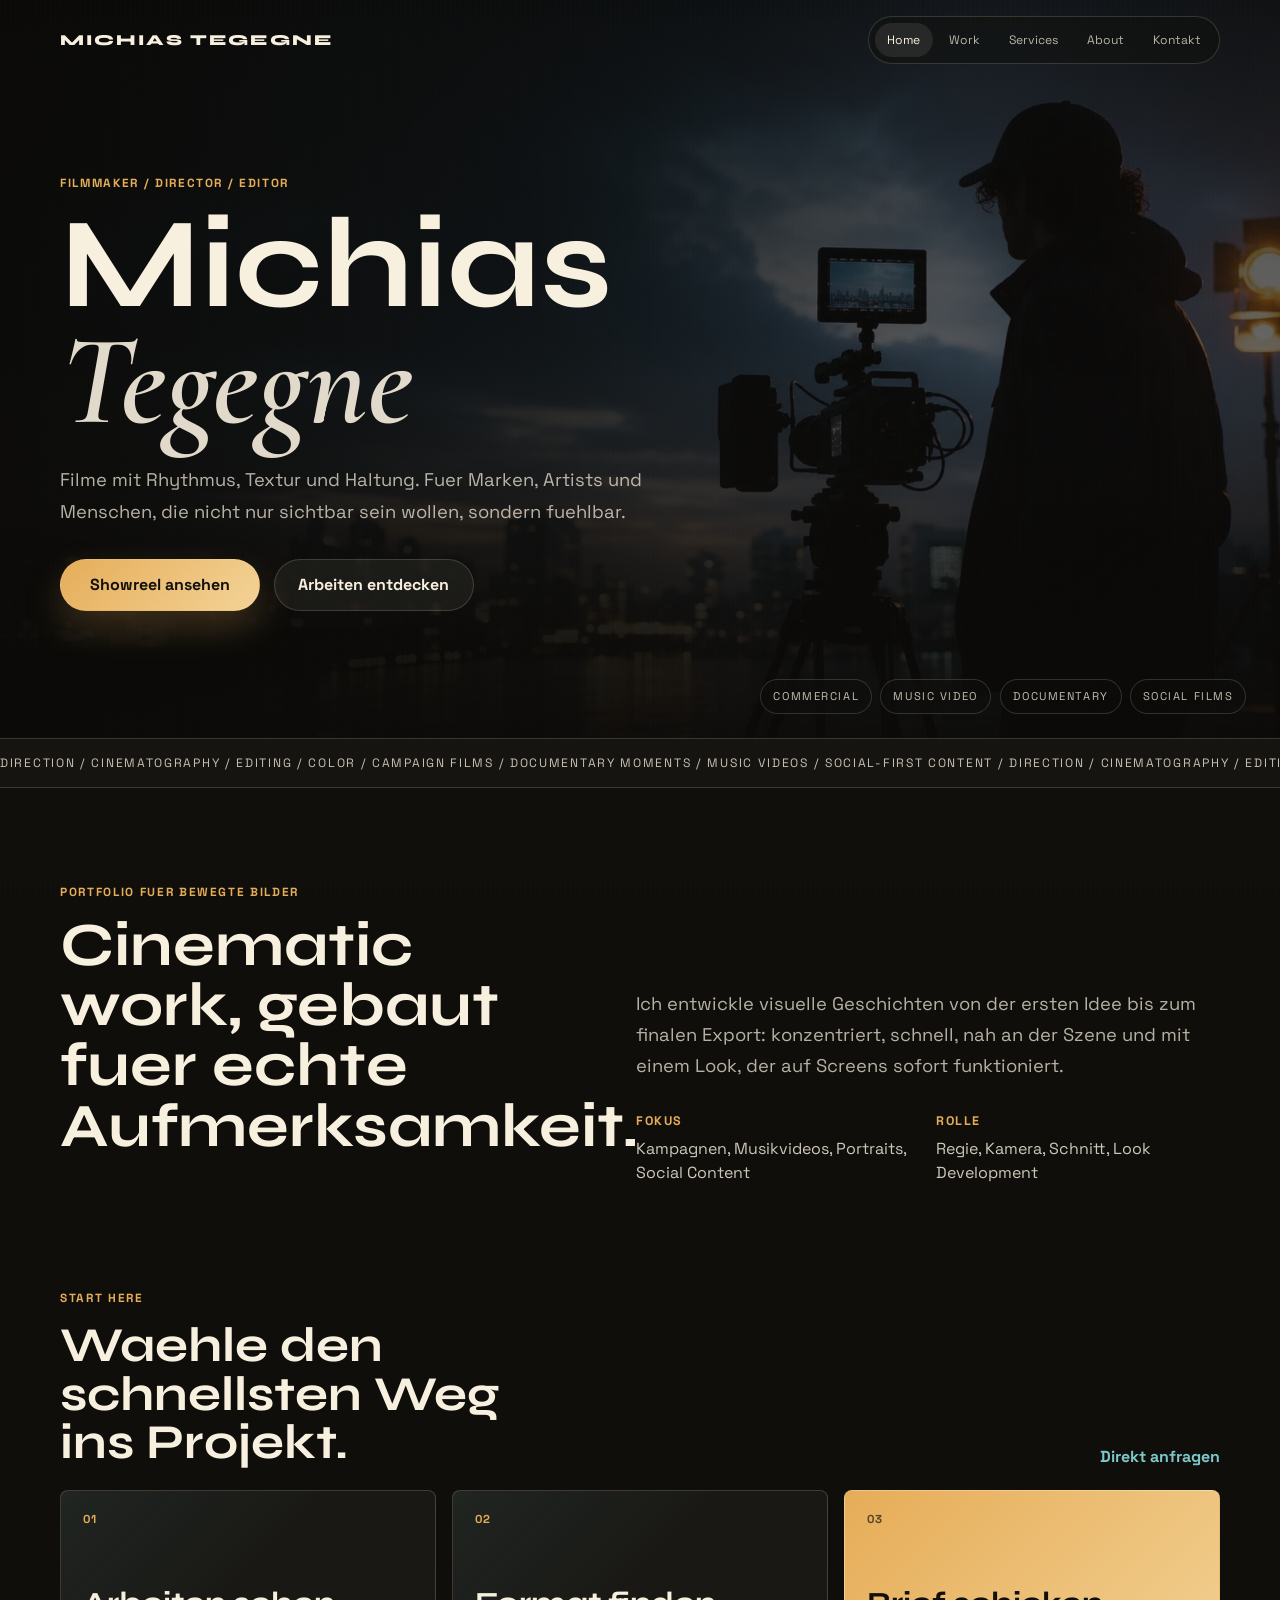
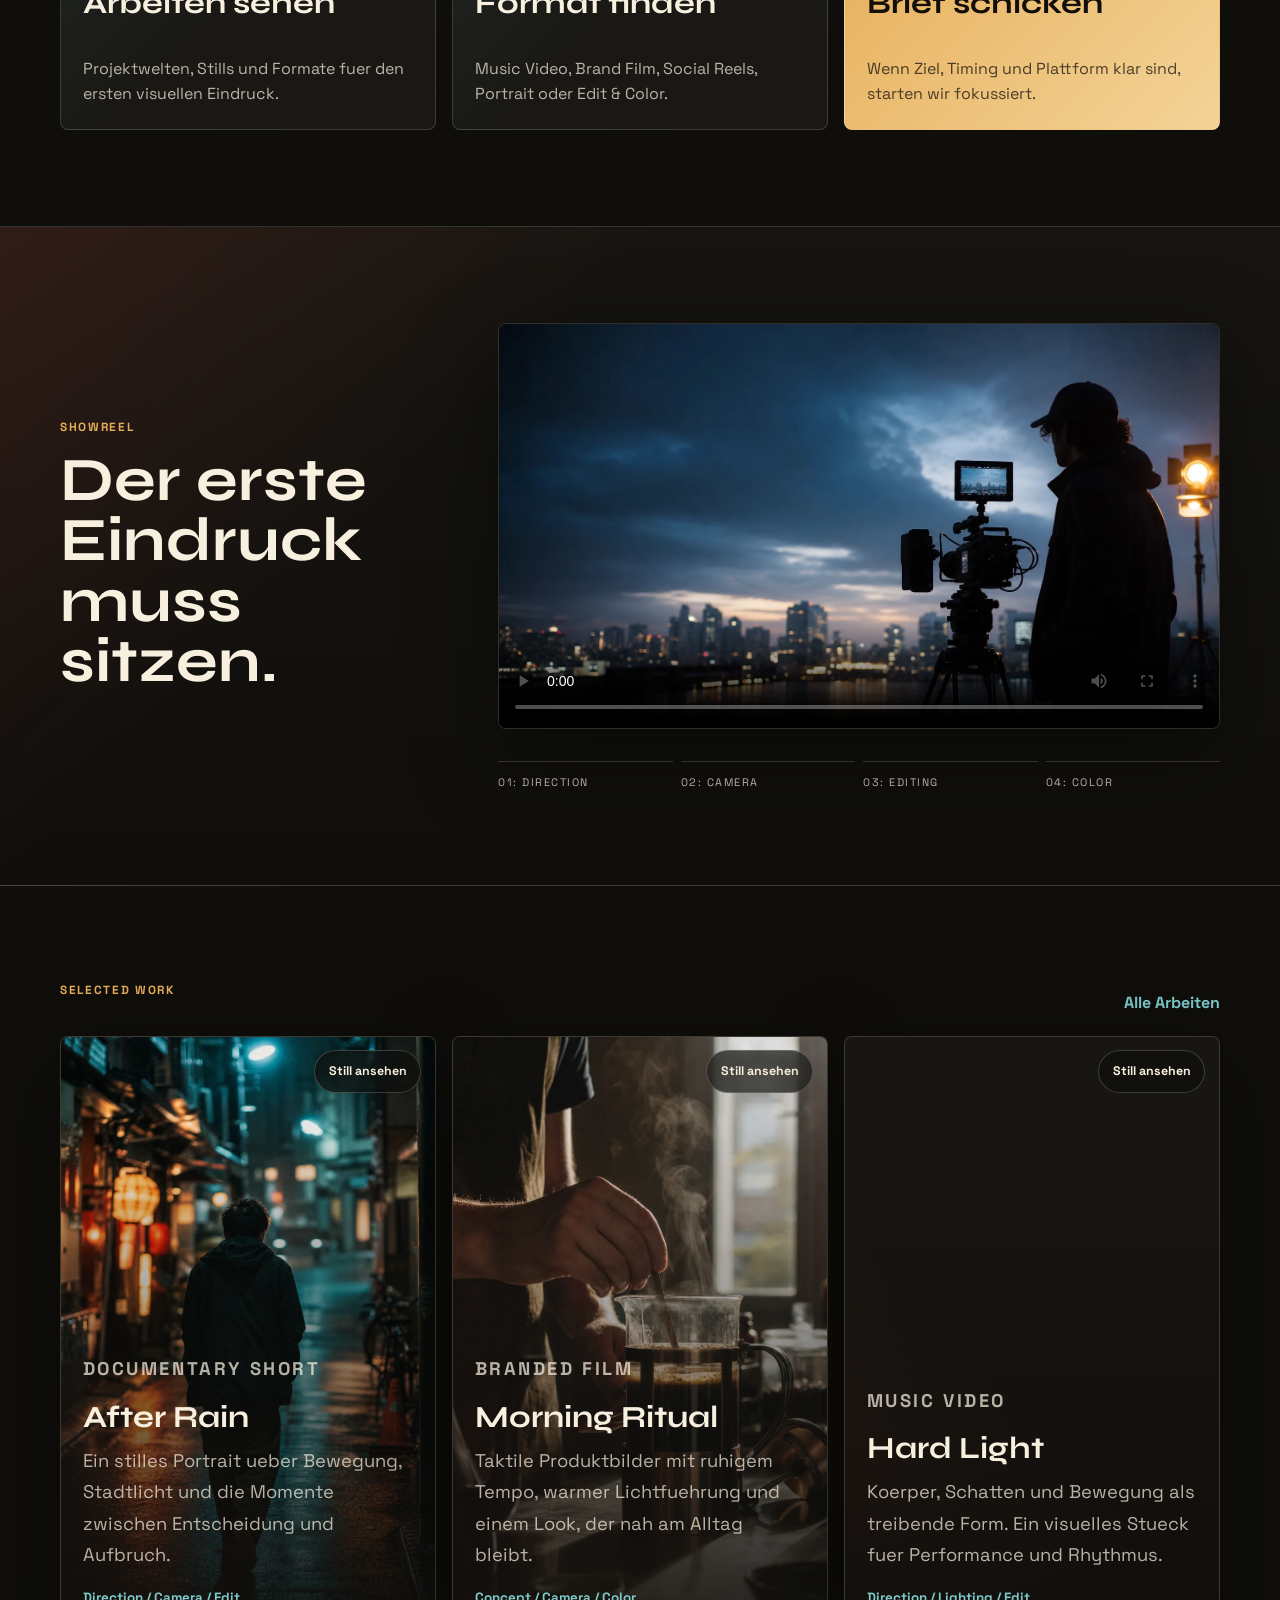
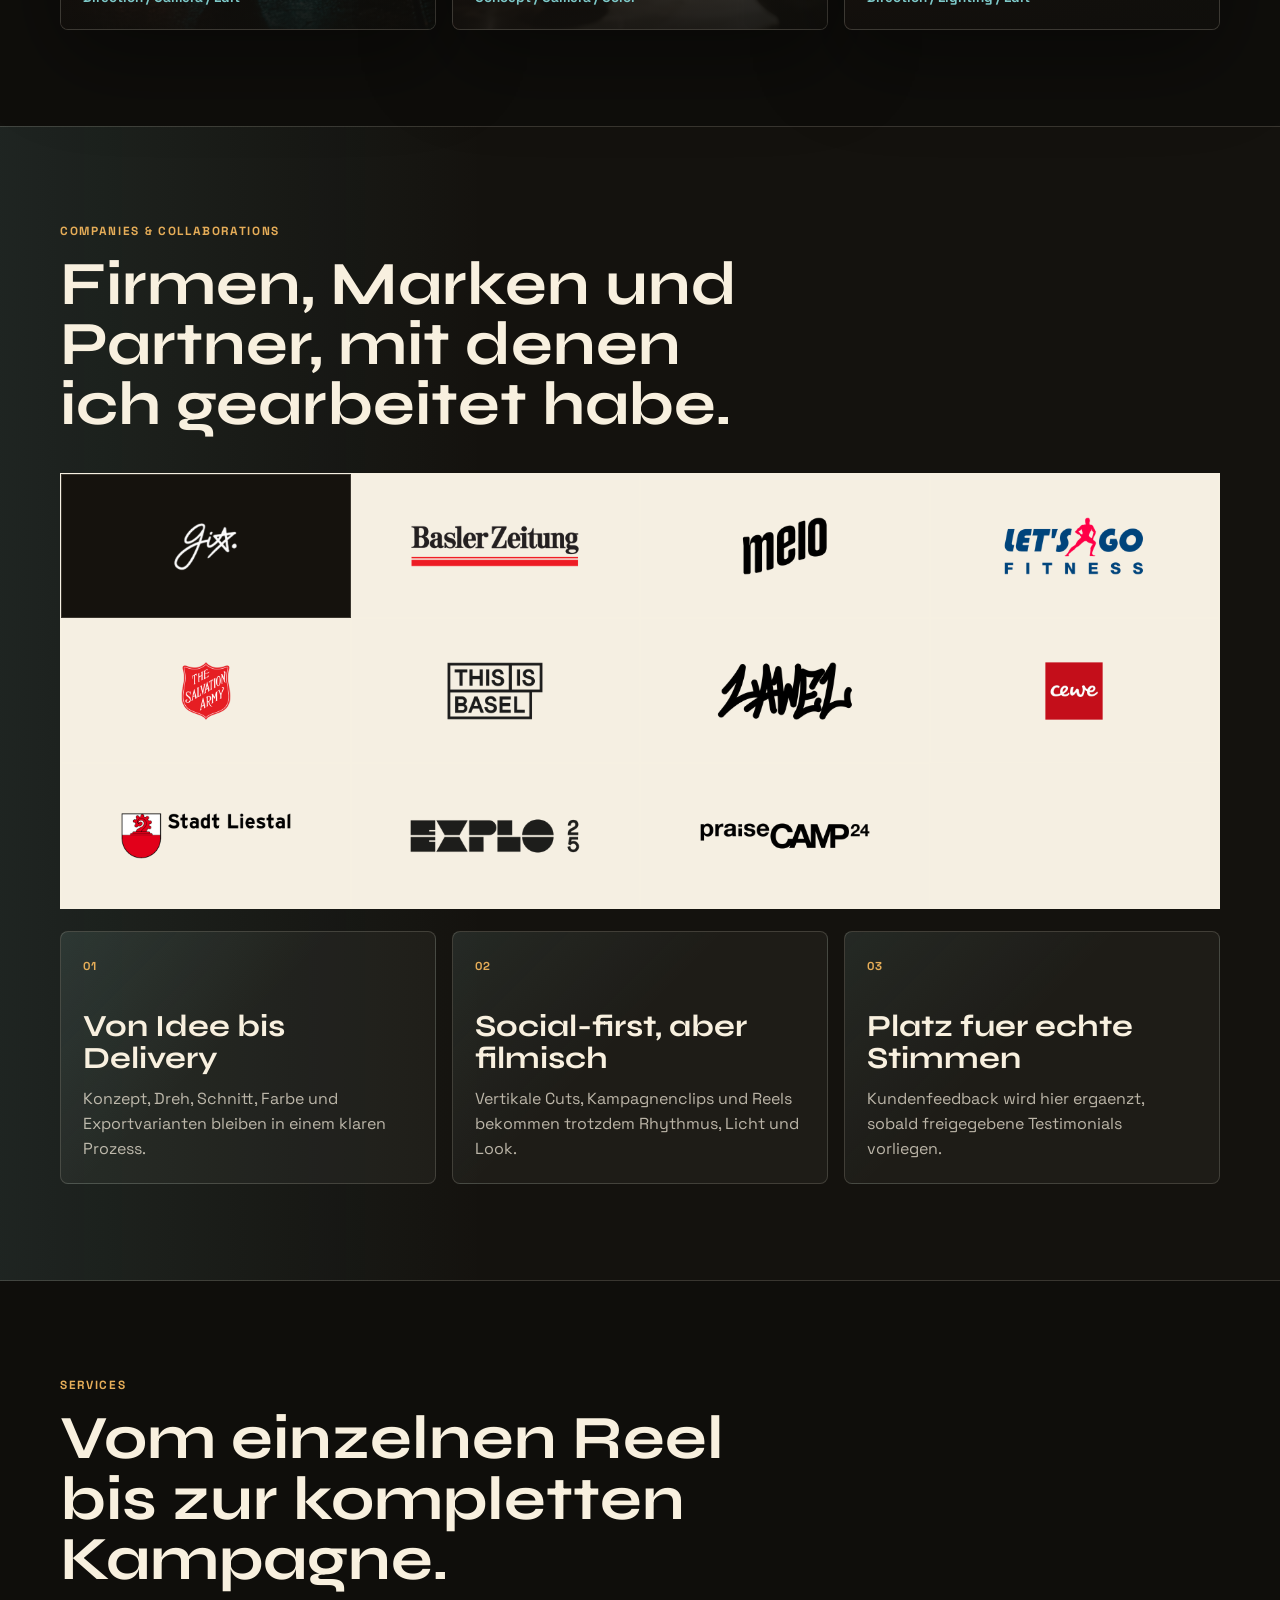
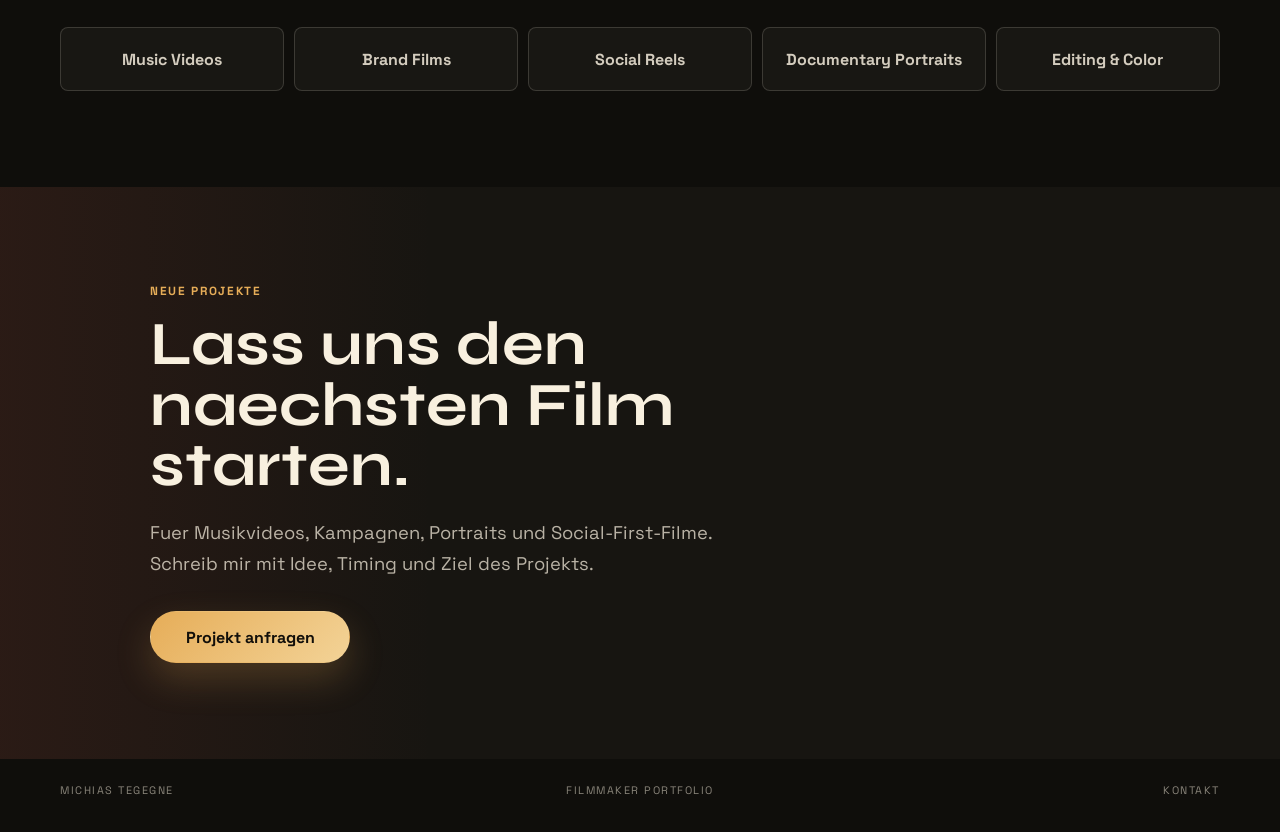
==== commit 0253e663: "Make reveal animations progressive" ====
--- a/index.html
+++ b/index.html
@@ -2,6 +2,7 @@
 <html lang="de">
   <head>
     <meta charset="UTF-8" />
+    <script>document.documentElement.classList.add("js");</script>
     <meta name="viewport" content="width=device-width, initial-scale=1.0, viewport-fit=cover" />
     <meta name="theme-color" content="#0f0e0b" />
     <meta name="format-detection" content="telephone=no" />
--- a/styles.css
+++ b/styles.css
@@ -1426,7 +1426,7 @@
   display: none;
 }
 
-.reveal {
+.js .reveal {
   opacity: 0;
   transform: translateY(28px);
   transition:
@@ -1434,12 +1434,12 @@
     transform 700ms ease;
 }
 
-.reveal.in-view {
+.js .reveal.in-view {
   opacity: 1;
   transform: translateY(0);
 }
 
-.topbar.reveal {
+.js .topbar.reveal {
   opacity: 1;
   transform: none;
 }
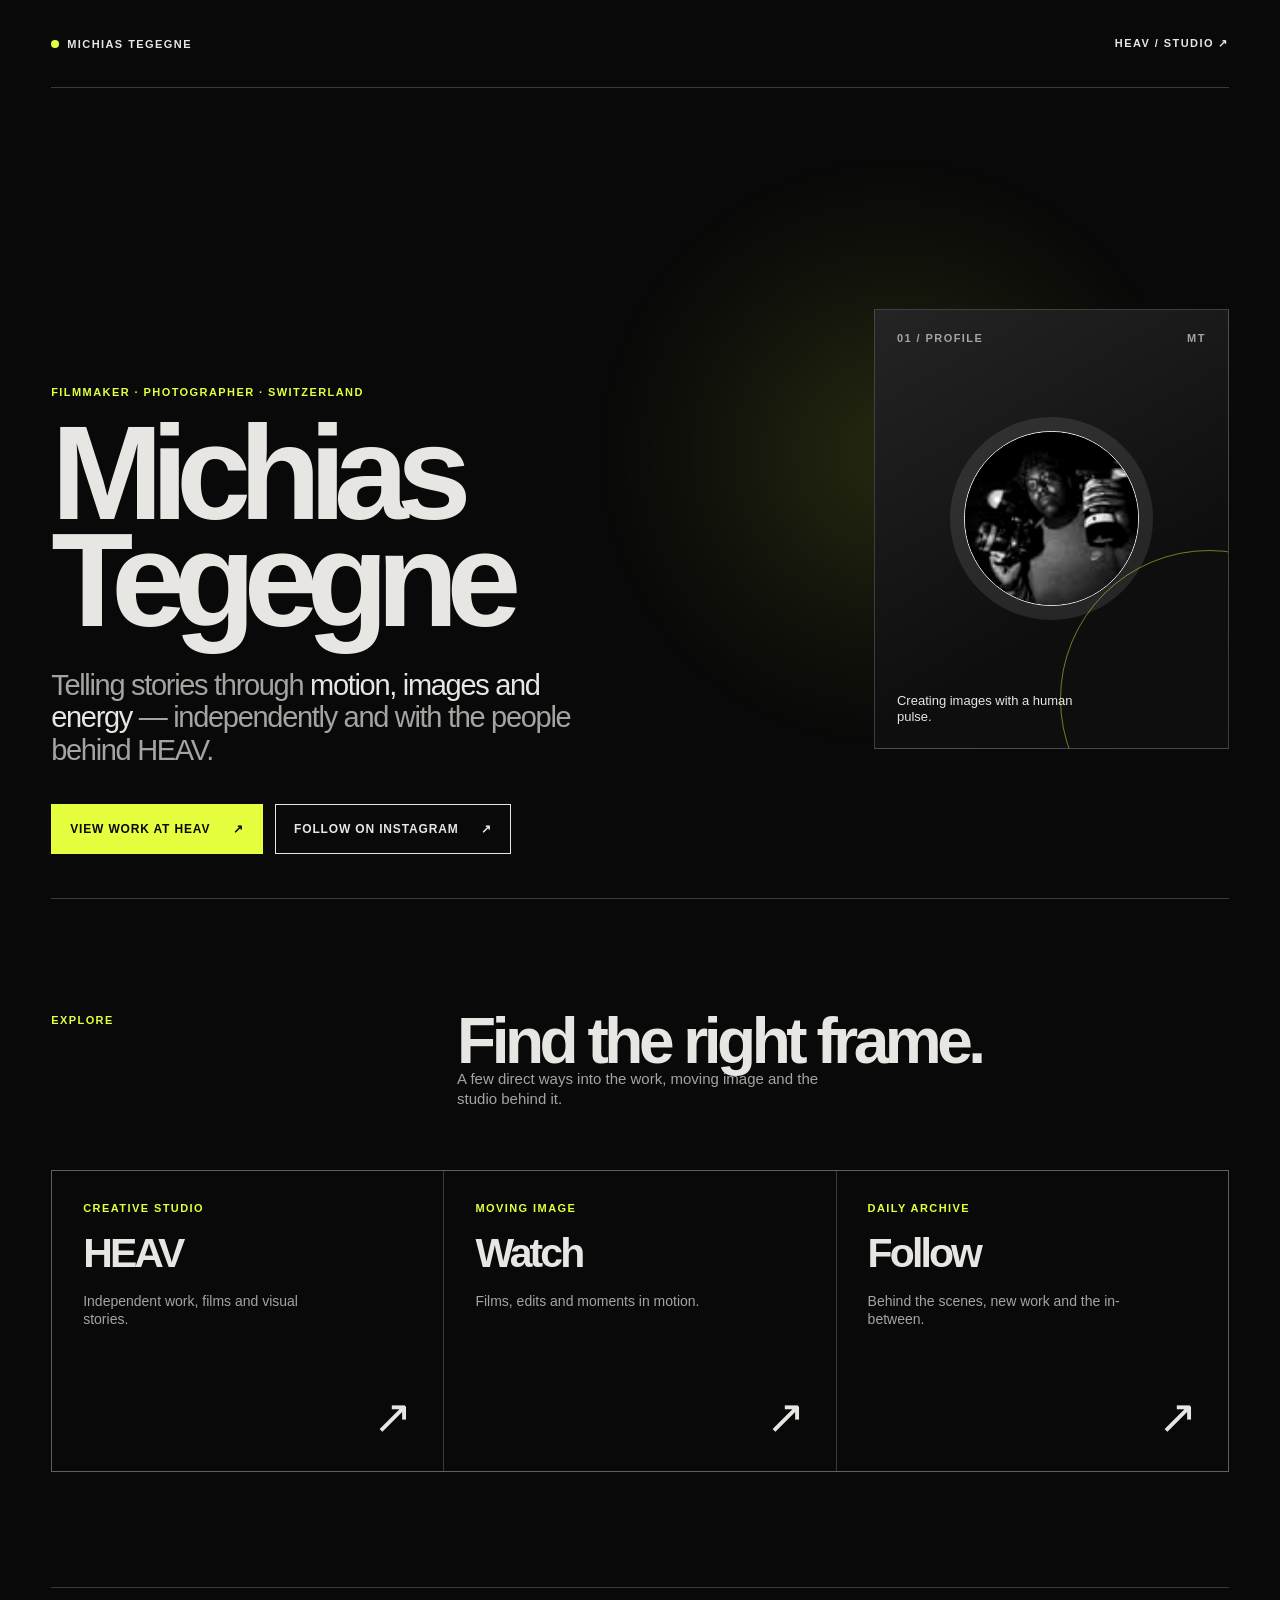
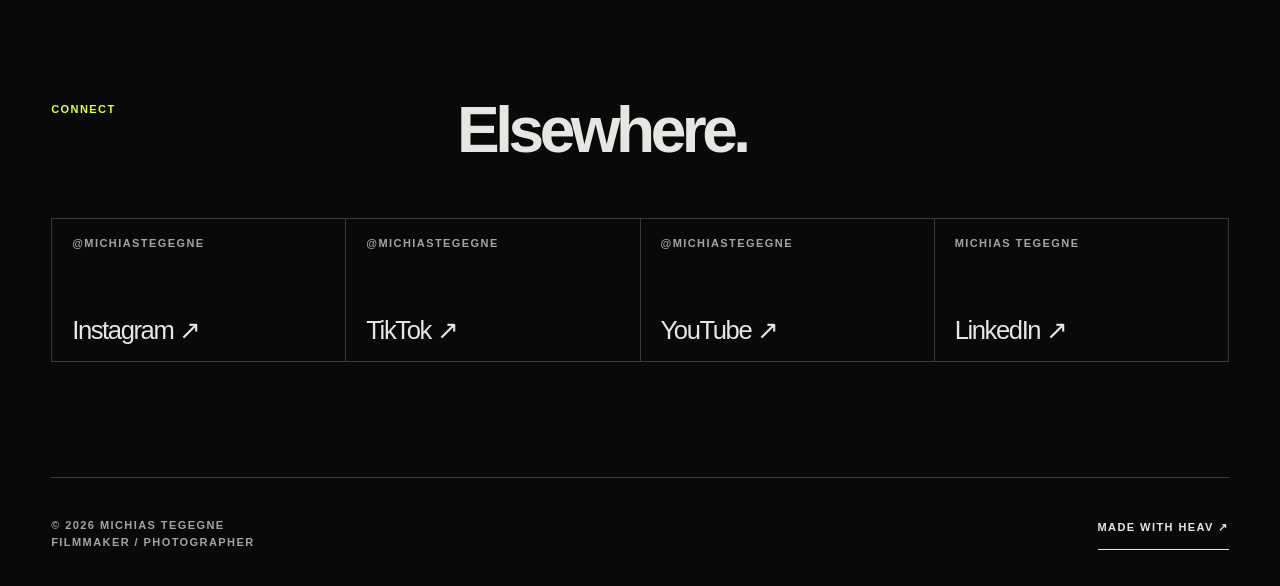
==== commit 4113a1ff: "Publish Michias Tegegne filmmaker landing page" ====
--- a/index.html
+++ b/index.html
@@ -1,406 +1,278 @@
 <!doctype html>
-<html lang="de">
-  <head>
-    <meta charset="UTF-8" />
-    <script>document.documentElement.classList.add("js");</script>
-    <meta name="viewport" content="width=device-width, initial-scale=1.0, viewport-fit=cover" />
-    <meta name="theme-color" content="#0f0e0b" />
-    <meta name="format-detection" content="telephone=no" />
-    <meta
-      name="description"
-      content="Portfolio von Michias Tegegne, Filmmaker fuer Showreels, Kampagnen, Musikvideos und dokumentarische Formate."
-    />
-    <link rel="canonical" href="https://michiastegegne.com/" />
-    <meta property="og:type" content="website" />
-    <meta property="og:title" content="Michias Tegegne | Filmmaker" />
-    <meta
-      property="og:description"
-      content="Filme mit Rhythmus, Textur und Haltung fuer Marken, Artists und Menschen."
-    />
-    <meta property="og:url" content="https://michiastegegne.com/" />
-    <meta property="og:image" content="https://michiastegegne.com/assets/portfolio/filmmaker-hero.png" />
-    <meta property="og:site_name" content="Michias Tegegne" />
-    <meta property="og:locale" content="de_CH" />
-    <meta name="twitter:card" content="summary_large_image" />
-    <title>Michias Tegegne | Filmmaker</title>
-    <link rel="icon" href="/favicon.svg" type="image/svg+xml" />
-    <link rel="apple-touch-icon" href="/apple-touch-icon.png" />
-    <link rel="manifest" href="/site.webmanifest" />
-    <link rel="preload" href="assets/portfolio/filmmaker-hero.webp" as="image" type="image/webp" fetchpriority="high" />
-    <script type="application/ld+json">
-      {
-        "@context": "https://schema.org",
-        "@type": "Person",
-        "name": "Michias Tegegne",
-        "jobTitle": "Filmmaker",
-        "url": "https://michiastegegne.com/",
-        "image": "https://michiastegegne.com/assets/portfolio/filmmaker-hero.png",
-        "sameAs": ["https://www.instagram.com/michiastegegne/"],
-        "knowsAbout": ["Film production", "Directing", "Cinematography", "Editing", "Color grading"]
-      }
-    </script>
-    <link rel="preconnect" href="https://fonts.googleapis.com" />
-    <link rel="preconnect" href="https://fonts.gstatic.com" crossorigin />
-    <link
-      href="https://fonts.googleapis.com/css2?family=Cormorant+Garamond:wght@500;600;700&family=Space+Grotesk:wght@400;500;700&family=Syne:wght@600;700;800&display=swap"
-      rel="stylesheet"
-    />
-    <link rel="stylesheet" href="styles.css" />
-  </head>
-  <body class="page-home" data-video="loading">
-    <a class="skip-link" href="#main">Zum Inhalt springen</a>
-    <div class="site-grain" aria-hidden="true"></div>
-
-    <header class="hero" id="top">
-      <video
-        id="heroVideo"
-        class="hero-video"
-        autoplay
-        muted
-        loop
-        playsinline
-        preload="metadata"
-        poster="assets/portfolio/filmmaker-hero.webp"
-        aria-label="Atmosphaerischer Showreel-Loop von Michias Tegegne"
-      >
-        <source src="assets/portfolio/showreel-loop.mp4" type="video/mp4" />
-      </video>
-      <div class="hero-shade" aria-hidden="true"></div>
-
-      <nav class="topbar reveal" aria-label="Primaere Navigation">
-        <a class="brand" href="index.html">Michias Tegegne</a>
-        <div class="nav-links" aria-label="Hauptnavigation">
-          <a aria-current="page" href="index.html">Home</a>
-          <a href="work.html">Work</a>
-          <a href="services.html">Services</a>
-          <a href="about.html">About</a>
-          <a href="contact.html">Kontakt</a>
+<html lang="en">
+<head>
+  <meta charset="utf-8" />
+  <meta name="viewport" content="width=device-width, initial-scale=1, viewport-fit=cover" />
+  <meta name="description" content="Michias Tegegne — Swiss filmmaker, photographer and founder of HEAV." />
+  <meta name="theme-color" content="#090909" />
+  <title>Michias Tegegne — Filmmaker</title>
+  <style>
+    :root {
+      --black: #090909;
+      --carbon: #121212;
+      --fog: #e8e6e2;
+      --muted: #a4a4a1;
+      --line: rgba(232, 230, 226, .22);
+      --acid: #e5ff3f;
+      --max: 1320px;
+    }
+
+    * { box-sizing: border-box; }
+    html { background: var(--black); scroll-behavior: smooth; }
+    body {
+      min-width: 320px;
+      margin: 0;
+      overflow-x: hidden;
+      background: var(--black);
+      color: var(--fog);
+      font-family: Arial, Helvetica, sans-serif;
+      -webkit-font-smoothing: antialiased;
+      text-rendering: optimizeLegibility;
+    }
+    a { color: inherit; }
+    .shell { width: min(100%, var(--max)); margin: auto; padding: 0 clamp(20px, 4vw, 52px); }
+
+    .topbar {
+      min-height: 88px;
+      display: flex;
+      justify-content: space-between;
+      align-items: center;
+      gap: 20px;
+      border-bottom: 1px solid var(--line);
+    }
+    .brand, .top-link, .eyebrow, .number, .social-label, .footer-note {
+      font-size: 11px;
+      font-weight: 700;
+      letter-spacing: .13em;
+      text-transform: uppercase;
+    }
+    .brand { text-decoration: none; min-height: 44px; display: inline-flex; align-items: center; }
+    .brand-dot { display: inline-block; width: 8px; height: 8px; border-radius: 999px; margin-right: 8px; background: var(--acid); }
+    .top-link { color: var(--fog); text-decoration: none; min-height: 44px; display: inline-flex; align-items: center; }
+    .top-link:hover, .top-link:focus-visible { color: var(--acid); }
+    .top-link:focus-visible, .brand:focus-visible, .button:focus-visible, .path-card:focus-visible, .social:focus-visible { outline: 2px solid var(--acid); outline-offset: 5px; }
+
+    .hero {
+      position: relative;
+      min-height: min(810px, calc(100svh - 88px));
+      padding: clamp(52px, 9vw, 130px) 0 44px;
+      display: grid;
+      grid-template-columns: minmax(0, 1.34fr) minmax(230px, .66fr);
+      gap: clamp(35px, 8vw, 110px);
+      align-items: end;
+      isolation: isolate;
+    }
+    .hero::before {
+      content: "";
+      z-index: -1;
+      position: absolute;
+      width: min(48vw, 600px);
+      aspect-ratio: 1;
+      top: 8%; right: 3%;
+      border-radius: 50%;
+      background: radial-gradient(circle, rgba(229,255,63,.13) 0, rgba(229,255,63,.038) 44%, transparent 70%);
+      filter: blur(2px);
+    }
+    .eyebrow { color: var(--acid); margin: 0 0 21px; }
+    h1 {
+      max-width: 820px;
+      margin: 0;
+      font-size: clamp(60px, 10.5vw, 156px);
+      line-height: .8;
+      font-weight: 700;
+      letter-spacing: -.09em;
+      text-wrap: balance;
+    }
+    .hero-sub {
+      max-width: 555px;
+      margin: 35px 0 0;
+      color: var(--muted);
+      font-size: clamp(19px, 2.3vw, 29px);
+      font-weight: 400;
+      letter-spacing: -.045em;
+      line-height: 1.12;
+    }
+    .hero-sub b { color: var(--fog); font-weight: 500; }
+    .hero-actions { display: flex; flex-wrap: wrap; gap: 12px; margin-top: 38px; }
+    .button {
+      min-height: 50px;
+      display: inline-flex;
+      align-items: center;
+      gap: 23px;
+      padding: 0 18px;
+      border: 1px solid var(--fog);
+      color: var(--fog);
+      text-decoration: none;
+      font-size: 12px;
+      font-weight: 700;
+      letter-spacing: .07em;
+      text-transform: uppercase;
+      transition: color .2s ease, background .2s ease, border-color .2s ease;
+    }
+    .button:hover { border-color: var(--acid); background: var(--acid); color: var(--black); }
+    .button--solid { border-color: var(--acid); background: var(--acid); color: var(--black); }
+    .button--solid:hover { background: var(--fog); border-color: var(--fog); }
+
+    .portrait-panel {
+      align-self: center;
+      position: relative;
+      min-height: 440px;
+      display: flex;
+      flex-direction: column;
+      justify-content: space-between;
+      overflow: hidden;
+      padding: 22px;
+      border: 1px solid var(--line);
+      background: linear-gradient(150deg, #242424 0%, #0e0e0e 66%);
+    }
+    .portrait-panel::after {
+      content: "";
+      position: absolute;
+      width: 84%; aspect-ratio: 1;
+      right: -37%; bottom: -23%;
+      border: 1px solid rgba(229,255,63,.46);
+      border-radius: 50%;
+    }
+    .portrait-caption { position: relative; z-index: 1; display: flex; justify-content: space-between; gap: 12px; color: var(--muted); }
+    .portrait-image {
+      position: relative;
+      z-index: 1;
+      width: min(100%, 175px);
+      aspect-ratio: 1;
+      margin: auto;
+      overflow: hidden;
+      border: 1px solid var(--fog);
+      border-radius: 50%;
+      filter: grayscale(1) contrast(1.08);
+      box-shadow: 0 0 0 14px rgba(229,255,63,.1);
+    }
+    .portrait-image img { width: 100%; height: 100%; display: block; object-fit: cover; }
+    .portrait-bottom { position: relative; z-index: 1; max-width: 190px; margin: 0; font-size: 13px; line-height: 1.25; color: var(--fog); }
+
+    .section { border-top: 1px solid var(--line); padding: clamp(58px, 9vw, 118px) 0; }
+    .section-heading { display: grid; grid-template-columns: 1fr minmax(0, 2fr); gap: 20px; margin-bottom: clamp(30px, 5vw, 60px); }
+    .section-heading h2 { margin: 0; font-size: clamp(38px, 5vw, 70px); letter-spacing: -.07em; line-height: .86; }
+    .section-intro { max-width: 390px; margin: 0; color: var(--muted); font-size: 15px; line-height: 1.35; }
+
+    .paths { display: grid; grid-template-columns: repeat(3, minmax(0, 1fr)); gap: 1px; background: var(--line); border: 1px solid var(--line); }
+    .path-card {
+      min-height: 300px;
+      display: flex;
+      flex-direction: column;
+      justify-content: space-between;
+      padding: clamp(20px, 2.5vw, 31px);
+      background: var(--black);
+      color: var(--fog);
+      text-decoration: none;
+      transition: background .24s ease, color .24s ease;
+    }
+    .path-card:hover { background: var(--acid); color: var(--black); }
+    .path-name { max-width: 310px; margin: 0; font-size: clamp(28px, 3.2vw, 49px); line-height: .89; letter-spacing: -.07em; }
+    .path-description { max-width: 260px; margin: 22px 0 0; color: var(--muted); font-size: 14px; line-height: 1.25; }
+    .path-card:hover .path-description { color: rgba(9,9,9,.69); }
+    .path-arrow { align-self: flex-end; font-size: 47px; font-weight: 300; line-height: 1; }
+
+    .socials { display: grid; grid-template-columns: repeat(4, minmax(0, 1fr)); border-top: 1px solid var(--line); border-left: 1px solid var(--line); }
+    .social {
+      min-height: 143px;
+      padding: 18px 20px;
+      display: flex;
+      flex-direction: column;
+      justify-content: space-between;
+      border-right: 1px solid var(--line);
+      border-bottom: 1px solid var(--line);
+      text-decoration: none;
+      transition: background .2s ease, color .2s ease;
+    }
+    .social:hover { background: var(--fog); color: var(--black); }
+    .social-label { color: var(--muted); }
+    .social:hover .social-label { color: #696969; }
+    .social-name { margin: 0; font-size: clamp(21px, 2vw, 28px); letter-spacing: -.055em; line-height: 1; }
+
+    footer { display: flex; justify-content: space-between; align-items: flex-end; gap: 25px; padding: 28px 0 36px; color: var(--muted); border-top: 1px solid var(--line); }
+    .footer-note { line-height: 1.5; }
+    .footer-heav { color: var(--fog); text-decoration: none; border-bottom: 1px solid currentColor; padding-bottom: 2px; min-height: 44px; display: inline-flex; align-items: center; }
+    .footer-heav:hover, .footer-heav:focus-visible { color: var(--acid); }
+
+    @media (max-width: 760px) {
+      .topbar { min-height: 72px; }
+      .hero { min-height: auto; padding: 70px 0 64px; grid-template-columns: 1fr; gap: 46px; }
+      h1 { font-size: clamp(58px, 17vw, 104px); }
+      .hero-sub { margin-top: 27px; }
+      .portrait-panel { min-height: 260px; max-width: 480px; padding: 16px; }
+      .portrait-image { width: 105px; box-shadow: 0 0 0 9px rgba(229,255,63,.1); }
+      .section-heading { grid-template-columns: 1fr; }
+      .section-heading h2 { font-size: 50px; }
+      .paths { grid-template-columns: 1fr; }
+      .path-card { min-height: 210px; }
+      .socials { grid-template-columns: repeat(2, minmax(0, 1fr)); }
+      .social { min-height: 125px; }
+      footer { align-items: flex-start; flex-direction: column; }
+    }
+    @media (max-width: 390px) {
+      .shell { padding-left: 18px; padding-right: 18px; }
+      .top-link { font-size: 10px; }
+      .hero-actions { align-items: stretch; flex-direction: column; }
+      .button { justify-content: space-between; }
+    }
+    @media (prefers-reduced-motion: reduce) {
+      html { scroll-behavior: auto; }
+      *, *::before, *::after { transition-duration: .01ms !important; animation-duration: .01ms !important; animation-iteration-count: 1 !important; }
+    }
+  </style>
+</head>
+<body>
+  <div class="shell">
+    <header class="topbar">
+      <a class="brand" href="#top"><span class="brand-dot" aria-hidden="true"></span>Michias Tegegne</a>
+      <a class="top-link" href="https://heav.ch" target="_blank" rel="noopener noreferrer">HEAV / Studio ↗</a>
+    </header>
+
+    <main id="top">
+      <section class="hero" aria-labelledby="page-title">
+        <div>
+          <p class="eyebrow">Filmmaker · Photographer · Switzerland</p>
+          <h1 id="page-title">Michias<br>Tegegne</h1>
+          <p class="hero-sub">Telling stories through <b>motion, images and energy</b> — independently and with the people behind HEAV.</p>
+          <div class="hero-actions">
+            <a class="button button--solid" href="https://heav.ch" target="_blank" rel="noopener noreferrer">View work at HEAV <span aria-hidden="true">↗</span></a>
+            <a class="button" href="https://www.instagram.com/michiastegegne/" target="_blank" rel="noopener noreferrer">Follow on Instagram <span aria-hidden="true">↗</span></a>
+          </div>
         </div>
-      </nav>
-
-      <div class="hero-content section">
-        <p class="eyebrow reveal">Filmmaker / Director / Editor</p>
-        <h1 class="hero-title reveal">
-          Michias
-          <span>Tegegne</span>
-        </h1>
-        <p class="hero-lead reveal">
-          Filme mit Rhythmus, Textur und Haltung. Fuer Marken, Artists und
-          Menschen, die nicht nur sichtbar sein wollen, sondern fuehlbar.
-        </p>
-        <div class="hero-actions reveal">
-          <a class="button button-primary" href="#showreel">Showreel ansehen</a>
-          <a class="button button-secondary" href="work.html">Arbeiten entdecken</a>
+        <aside class="portrait-panel" aria-label="Michias Tegegne profile image">
+          <div class="portrait-caption"><span class="number">01 / Profile</span><span class="number">MT</span></div>
+          <div class="portrait-image"><img src="assets/michias-profile.jpg" width="100" height="100" alt="Michias Tegegne holding a camera" /></div>
+          <p class="portrait-bottom">Creating images with a human pulse.</p>
+        </aside>
+      </section>
+
+      <section class="section" aria-labelledby="paths-title">
+        <div class="section-heading">
+          <p class="eyebrow">Explore</p>
+          <div><h2 id="paths-title">Find the right frame.</h2><p class="section-intro">A few direct ways into the work, moving image and the studio behind it.</p></div>
         </div>
-      </div>
-
-      <aside class="hero-meta reveal" aria-label="Schwerpunkte">
-        <span>Commercial</span>
-        <span>Music Video</span>
-        <span>Documentary</span>
-        <span>Social Films</span>
-      </aside>
-    </header>
-
-    <main id="main">
-      <section class="ticker" aria-label="Schwerpunkte">
-        <div class="ticker-track">
-          direction / cinematography / editing / color / campaign films /
-          documentary moments / music videos / social-first content / direction /
-          cinematography / editing / color / campaign films / documentary
-          moments / music videos / social-first content /
+        <div class="paths">
+          <a class="path-card" href="https://heav.ch" target="_blank" rel="noopener noreferrer"><div><p class="eyebrow">Creative studio</p><h3 class="path-name">HEAV</h3><p class="path-description">Independent work, films and visual stories.</p></div><span class="path-arrow" aria-hidden="true">↗</span></a>
+          <a class="path-card" href="https://www.youtube.com/@michiastegegne" target="_blank" rel="noopener noreferrer"><div><p class="eyebrow">Moving image</p><h3 class="path-name">Watch</h3><p class="path-description">Films, edits and moments in motion.</p></div><span class="path-arrow" aria-hidden="true">↗</span></a>
+          <a class="path-card" href="https://www.instagram.com/michiastegegne/" target="_blank" rel="noopener noreferrer"><div><p class="eyebrow">Daily archive</p><h3 class="path-name">Follow</h3><p class="path-description">Behind the scenes, new work and the in-between.</p></div><span class="path-arrow" aria-hidden="true">↗</span></a>
         </div>
       </section>
 
-      <section class="section intro split-section" aria-labelledby="intro-title">
-        <div class="section-heading reveal">
-          <p class="eyebrow">Portfolio fuer bewegte Bilder</p>
-          <h2 id="intro-title">Cinematic work, gebaut fuer echte Aufmerksamkeit.</h2>
-        </div>
-        <div class="intro-copy reveal">
-          <p>
-            Ich entwickle visuelle Geschichten von der ersten Idee bis zum
-            finalen Export: konzentriert, schnell, nah an der Szene und mit
-            einem Look, der auf Screens sofort funktioniert.
-          </p>
-          <dl>
-            <div>
-              <dt>Fokus</dt>
-              <dd>Kampagnen, Musikvideos, Portraits, Social Content</dd>
-            </div>
-            <div>
-              <dt>Rolle</dt>
-              <dd>Regie, Kamera, Schnitt, Look Development</dd>
-            </div>
-          </dl>
-        </div>
-      </section>
-
-      <section class="section choice-section" aria-labelledby="choice-title">
-        <div class="section-kicker-row reveal">
-          <div>
-            <p class="eyebrow">Start here</p>
-            <h2 id="choice-title">Waehle den schnellsten Weg ins Projekt.</h2>
-          </div>
-          <a href="contact.html">Direkt anfragen</a>
-        </div>
-        <div class="choice-grid">
-          <a class="choice-card reveal" href="work.html">
-            <span>01</span>
-            <h3>Arbeiten sehen</h3>
-            <p>Projektwelten, Stills und Formate fuer den ersten visuellen Eindruck.</p>
-          </a>
-          <a class="choice-card reveal" href="services.html">
-            <span>02</span>
-            <h3>Format finden</h3>
-            <p>Music Video, Brand Film, Social Reels, Portrait oder Edit & Color.</p>
-          </a>
-          <a class="choice-card choice-card--accent reveal" href="contact.html">
-            <span>03</span>
-            <h3>Brief schicken</h3>
-            <p>Wenn Ziel, Timing und Plattform klar sind, starten wir fokussiert.</p>
-          </a>
-        </div>
-      </section>
-
-      <section class="showreel" id="showreel" aria-labelledby="showreel-title">
-        <div class="section showreel-inner">
-          <div class="section-heading reveal">
-            <p class="eyebrow">Showreel</p>
-            <h2 id="showreel-title">Der erste Eindruck muss sitzen.</h2>
-          </div>
-          <div class="showreel-frame reveal">
-            <video controls playsinline preload="metadata" poster="assets/portfolio/filmmaker-hero.webp">
-              <source src="assets/portfolio/showreel-loop.mp4" type="video/mp4" />
-            </video>
-          </div>
-          <div class="reel-notes reveal">
-            <span>01: Direction</span>
-            <span>02: Camera</span>
-            <span>03: Editing</span>
-            <span>04: Color</span>
-          </div>
-        </div>
-      </section>
-
-      <section class="section work-preview" aria-labelledby="work-title">
-        <div class="section-kicker-row reveal">
-          <p class="eyebrow">Selected Work</p>
-          <a href="work.html">Alle Arbeiten</a>
-        </div>
-        <div class="work-grid">
-          <article class="work-card reveal" data-depth="8">
-            <picture>
-              <source srcset="assets/portfolio/project-documentary.webp" type="image/webp" />
-              <img
-                src="assets/portfolio/project-documentary.png"
-                alt="Cinematischer Dokumentarfilm-Still in einer regennassen Stadtgasse"
-                width="1536"
-                height="1024"
-                loading="lazy"
-                decoding="async"
-              />
-            </picture>
-            <button
-              class="image-open"
-              type="button"
-              data-lightbox-src="assets/portfolio/project-documentary.webp"
-              data-lightbox-title="After Rain"
-              data-lightbox-alt="Cinematischer Dokumentarfilm-Still in einer regennassen Stadtgasse"
-              aria-label="Still After Rain vergroessern"
-            >
-              Still ansehen
-            </button>
-            <div class="work-caption">
-              <p class="work-kicker">Documentary Short</p>
-              <h3 id="work-title">After Rain</h3>
-              <p>
-                Ein stilles Portrait ueber Bewegung, Stadtlicht und die Momente
-                zwischen Entscheidung und Aufbruch.
-              </p>
-              <span>Direction / Camera / Edit</span>
-            </div>
-          </article>
-
-          <article class="work-card reveal" data-depth="-6">
-            <picture>
-              <source srcset="assets/portfolio/project-commercial.webp" type="image/webp" />
-              <img
-                src="assets/portfolio/project-commercial.png"
-                alt="Warmer Commercial-Still mit Kaffee, Dampf und Morgenlicht"
-                width="1536"
-                height="1024"
-                loading="lazy"
-                decoding="async"
-              />
-            </picture>
-            <button
-              class="image-open"
-              type="button"
-              data-lightbox-src="assets/portfolio/project-commercial.webp"
-              data-lightbox-title="Morning Ritual"
-              data-lightbox-alt="Warmer Commercial-Still mit Kaffee, Dampf und Morgenlicht"
-              aria-label="Still Morning Ritual vergroessern"
-            >
-              Still ansehen
-            </button>
-            <div class="work-caption">
-              <p class="work-kicker">Branded Film</p>
-              <h3>Morning Ritual</h3>
-              <p>
-                Taktile Produktbilder mit ruhigem Tempo, warmer Lichtfuehrung
-                und einem Look, der nah am Alltag bleibt.
-              </p>
-              <span>Concept / Camera / Color</span>
-            </div>
-          </article>
-
-          <article class="work-card reveal" data-depth="10">
-            <picture>
-              <source srcset="assets/portfolio/project-music.webp" type="image/webp" />
-              <img
-                src="assets/portfolio/project-music.png"
-                alt="Dramatischer Musikvideo-Still mit Taenzerin und hartem Licht"
-                width="1536"
-                height="1024"
-                loading="lazy"
-                decoding="async"
-              />
-            </picture>
-            <button
-              class="image-open"
-              type="button"
-              data-lightbox-src="assets/portfolio/project-music.webp"
-              data-lightbox-title="Hard Light"
-              data-lightbox-alt="Dramatischer Musikvideo-Still mit Taenzerin und hartem Licht"
-              aria-label="Still Hard Light vergroessern"
-            >
-              Still ansehen
-            </button>
-            <div class="work-caption">
-              <p class="work-kicker">Music Video</p>
-              <h3>Hard Light</h3>
-              <p>
-                Koerper, Schatten und Bewegung als treibende Form. Ein visuelles
-                Stueck fuer Performance und Rhythmus.
-              </p>
-              <span>Direction / Lighting / Edit</span>
-            </div>
-          </article>
-        </div>
-      </section>
-
-      <section class="clients-section" aria-labelledby="clients-title">
-        <div class="section">
-          <div class="section-heading reveal">
-            <p class="eyebrow">Companies & Collaborations</p>
-            <h2 id="clients-title">Firmen, Marken und Partner, mit denen ich gearbeitet habe.</h2>
-          </div>
-          <div class="client-logo-grid reveal" aria-label="Kundenlogos">
-            <div class="client-logo-card client-logo-card--dark">
-              <img src="assets/logos/01-gix.png" alt="GIX" width="640" height="320" loading="lazy" decoding="async" />
-            </div>
-            <div class="client-logo-card">
-              <img src="assets/logos/02-basler-zeitung.png" alt="Basler Zeitung" width="640" height="320" loading="lazy" decoding="async" />
-            </div>
-            <div class="client-logo-card">
-              <img src="assets/logos/03-melo.png" alt="MELO" width="640" height="320" loading="lazy" decoding="async" />
-            </div>
-            <div class="client-logo-card">
-              <img src="assets/logos/04-lets-go-fitness.png" alt="Let's Go Fitness" width="640" height="320" loading="lazy" decoding="async" />
-            </div>
-            <div class="client-logo-card">
-              <img src="assets/logos/05-salvation-army.png" alt="The Salvation Army" width="640" height="320" loading="lazy" decoding="async" />
-            </div>
-            <div class="client-logo-card">
-              <img src="assets/logos/06-this-is-basel.png" alt="This Is Basel" width="640" height="320" loading="lazy" decoding="async" />
-            </div>
-            <div class="client-logo-card">
-              <img src="assets/logos/07-lawel.png" alt="Lawel" width="640" height="320" loading="lazy" decoding="async" />
-            </div>
-            <div class="client-logo-card">
-              <img src="assets/logos/08-cewe.png" alt="CEWE" width="640" height="320" loading="lazy" decoding="async" />
-            </div>
-            <div class="client-logo-card">
-              <img src="assets/logos/09-stadt-liestal.png" alt="Stadt Liestal" width="640" height="320" loading="lazy" decoding="async" />
-            </div>
-            <div class="client-logo-card">
-              <img src="assets/logos/10-explo-25.png" alt="EXPLO 25" width="640" height="320" loading="lazy" decoding="async" />
-            </div>
-            <div class="client-logo-card">
-              <img src="assets/logos/11-praisecamp-24.png" alt="praiseCAMP24" width="640" height="320" loading="lazy" decoding="async" />
-            </div>
-          </div>
-
-          <div class="proof-grid">
-            <article class="proof-card reveal">
-              <span>01</span>
-              <h3>Von Idee bis Delivery</h3>
-              <p>Konzept, Dreh, Schnitt, Farbe und Exportvarianten bleiben in einem klaren Prozess.</p>
-            </article>
-            <article class="proof-card reveal">
-              <span>02</span>
-              <h3>Social-first, aber filmisch</h3>
-              <p>Vertikale Cuts, Kampagnenclips und Reels bekommen trotzdem Rhythmus, Licht und Look.</p>
-            </article>
-            <article class="proof-card reveal">
-              <span>03</span>
-              <h3>Platz fuer echte Stimmen</h3>
-              <p>Kundenfeedback wird hier ergaenzt, sobald freigegebene Testimonials vorliegen.</p>
-            </article>
-          </div>
-        </div>
-      </section>
-
-      <section class="section service-strip" aria-labelledby="service-title">
-        <div class="section-heading reveal">
-          <p class="eyebrow">Services</p>
-          <h2 id="service-title">Vom einzelnen Reel bis zur kompletten Kampagne.</h2>
-        </div>
-        <div class="service-pill-grid reveal">
-          <a href="services.html">Music Videos</a>
-          <a href="services.html">Brand Films</a>
-          <a href="services.html">Social Reels</a>
-          <a href="services.html">Documentary Portraits</a>
-          <a href="services.html">Editing & Color</a>
-        </div>
-      </section>
-
-      <section class="contact-cta" aria-labelledby="contact-title">
-        <div class="section contact-inner">
-          <p class="eyebrow reveal">Neue Projekte</p>
-          <h2 id="contact-title" class="reveal">Lass uns den naechsten Film starten.</h2>
-          <p class="contact-copy reveal">
-            Fuer Musikvideos, Kampagnen, Portraits und Social-First-Filme.
-            Schreib mir mit Idee, Timing und Ziel des Projekts.
-          </p>
-          <a class="button button-primary reveal" href="contact.html">
-            Projekt anfragen
-          </a>
-        </div>
+      <section class="section" aria-labelledby="socials-title">
+        <div class="section-heading"><p class="eyebrow">Connect</p><div><h2 id="socials-title">Elsewhere.</h2></div></div>
+        <nav class="socials" aria-label="Social links">
+          <a class="social" href="https://www.instagram.com/michiastegegne/" target="_blank" rel="noopener noreferrer"><span class="social-label">@michiastegegne</span><p class="social-name">Instagram ↗</p></a>
+          <a class="social" href="https://www.tiktok.com/@michiastegegne" target="_blank" rel="noopener noreferrer"><span class="social-label">@michiastegegne</span><p class="social-name">TikTok ↗</p></a>
+          <a class="social" href="https://www.youtube.com/@michiastegegne" target="_blank" rel="noopener noreferrer"><span class="social-label">@michiastegegne</span><p class="social-name">YouTube ↗</p></a>
+          <a class="social" href="https://ch.linkedin.com/in/michiastegegne" target="_blank" rel="noopener noreferrer"><span class="social-label">Michias Tegegne</span><p class="social-name">LinkedIn ↗</p></a>
+        </nav>
       </section>
     </main>
 
-    <footer class="footer">
-      <a href="index.html">Michias Tegegne</a>
-      <span>Filmmaker Portfolio</span>
-      <a href="contact.html">Kontakt</a>
+    <footer>
+      <span class="footer-note">© 2026 Michias Tegegne<br>Filmmaker / Photographer</span>
+      <a class="footer-heav footer-note" href="https://heav.ch" target="_blank" rel="noopener noreferrer">Made with HEAV ↗</a>
     </footer>
-
-    <div class="mobile-action-bar" aria-label="Schnellkontakt">
-      <a href="contact.html">Projekt anfragen</a>
-      <a href="mailto:hello@michiastegegne.com">Mail</a>
-    </div>
-
-    <div class="lightbox" id="imageLightbox" aria-hidden="true">
-      <button class="lightbox-backdrop" type="button" data-lightbox-close aria-label="Bildansicht schliessen"></button>
-      <div class="lightbox-panel" role="dialog" aria-modal="true" aria-labelledby="lightboxTitle">
-        <button class="lightbox-close" type="button" data-lightbox-close>Schliessen</button>
-        <img id="lightboxImage" src="[data-uri]" alt="" />
-        <p id="lightboxTitle"></p>
-      </div>
-    </div>
-
-    <script src="script.js"></script>
-  </body>
+  </div>
+</body>
 </html>
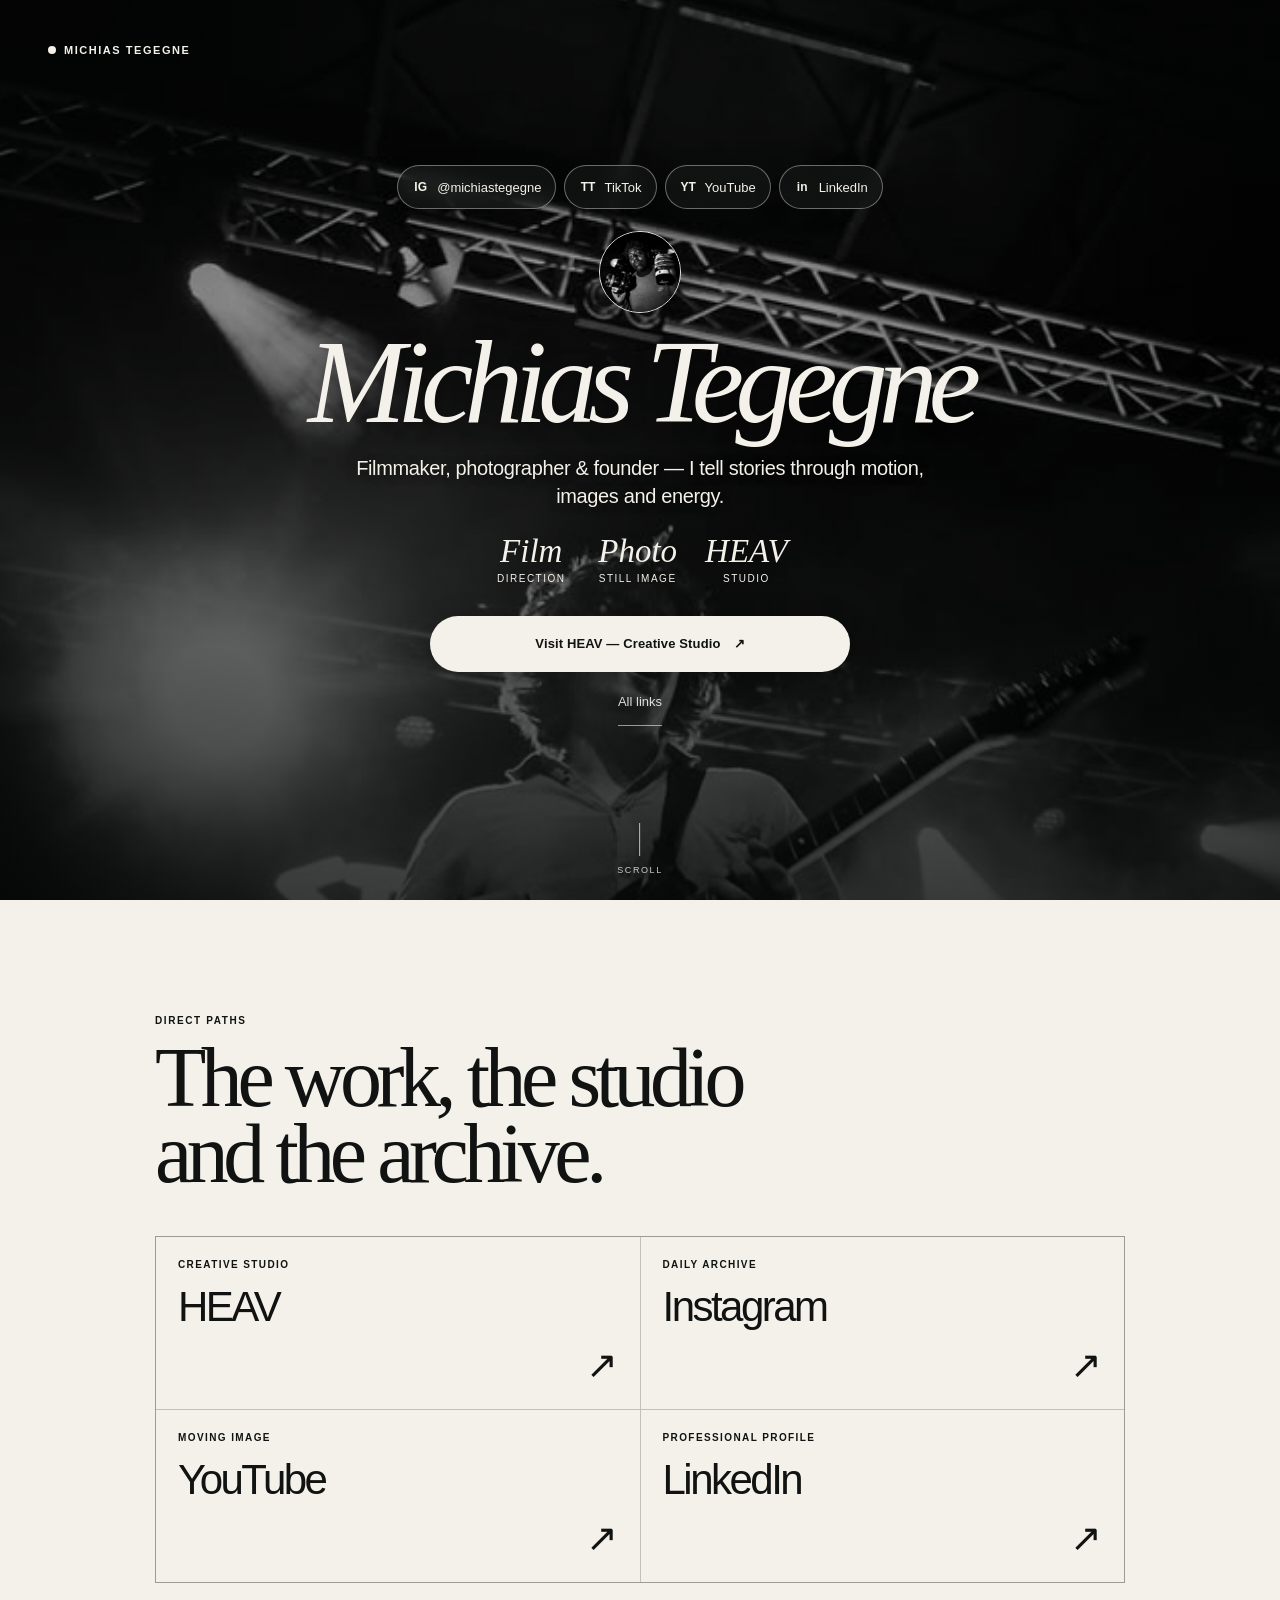
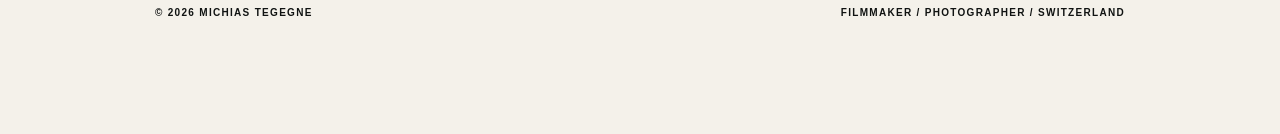
==== commit c74e4920: "Adopt photo-led personal landing page" ====
--- a/index.html
+++ b/index.html
@@ -3,276 +3,201 @@
 <head>
   <meta charset="utf-8" />
   <meta name="viewport" content="width=device-width, initial-scale=1, viewport-fit=cover" />
-  <meta name="description" content="Michias Tegegne — Swiss filmmaker, photographer and founder of HEAV." />
-  <meta name="theme-color" content="#090909" />
+  <meta name="description" content="Michias Tegegne — filmmaker, photographer and founder of HEAV." />
+  <meta name="theme-color" content="#0e1110" />
   <title>Michias Tegegne — Filmmaker</title>
   <style>
     :root {
-      --black: #090909;
-      --carbon: #121212;
-      --fog: #e8e6e2;
-      --muted: #a4a4a1;
-      --line: rgba(232, 230, 226, .22);
-      --acid: #e5ff3f;
-      --max: 1320px;
-    }
-
+      --paper: #f4f1ea;
+      --ink: #101312;
+      --mist: rgba(250, 249, 246, .76);
+      --mist-soft: rgba(250, 249, 246, .19);
+      --line: rgba(250, 249, 246, .31);
+      --shadow: rgba(4, 7, 6, .55);
+      --max: 970px;
+    }
     * { box-sizing: border-box; }
-    html { background: var(--black); scroll-behavior: smooth; }
+    html { background: var(--ink); scroll-behavior: smooth; }
     body {
       min-width: 320px;
       margin: 0;
-      overflow-x: hidden;
-      background: var(--black);
-      color: var(--fog);
+      background: var(--ink);
+      color: var(--paper);
       font-family: Arial, Helvetica, sans-serif;
       -webkit-font-smoothing: antialiased;
       text-rendering: optimizeLegibility;
     }
     a { color: inherit; }
-    .shell { width: min(100%, var(--max)); margin: auto; padding: 0 clamp(20px, 4vw, 52px); }
-
-    .topbar {
-      min-height: 88px;
-      display: flex;
-      justify-content: space-between;
-      align-items: center;
-      gap: 20px;
-      border-bottom: 1px solid var(--line);
-    }
-    .brand, .top-link, .eyebrow, .number, .social-label, .footer-note {
-      font-size: 11px;
-      font-weight: 700;
-      letter-spacing: .13em;
-      text-transform: uppercase;
-    }
-    .brand { text-decoration: none; min-height: 44px; display: inline-flex; align-items: center; }
-    .brand-dot { display: inline-block; width: 8px; height: 8px; border-radius: 999px; margin-right: 8px; background: var(--acid); }
-    .top-link { color: var(--fog); text-decoration: none; min-height: 44px; display: inline-flex; align-items: center; }
-    .top-link:hover, .top-link:focus-visible { color: var(--acid); }
-    .top-link:focus-visible, .brand:focus-visible, .button:focus-visible, .path-card:focus-visible, .social:focus-visible { outline: 2px solid var(--acid); outline-offset: 5px; }
 
     .hero {
       position: relative;
-      min-height: min(810px, calc(100svh - 88px));
-      padding: clamp(52px, 9vw, 130px) 0 44px;
+      min-height: 100svh;
       display: grid;
-      grid-template-columns: minmax(0, 1.34fr) minmax(230px, .66fr);
-      gap: clamp(35px, 8vw, 110px);
-      align-items: end;
+      place-items: center;
+      overflow: hidden;
       isolation: isolate;
-    }
-    .hero::before {
-      content: "";
+      padding: max(30px, env(safe-area-inset-top)) 24px max(24px, env(safe-area-inset-bottom));
+    }
+    .hero-image, .hero-wash { position: absolute; inset: 0; z-index: -2; }
+    .hero-image {
+      width: 100%; height: 100%;
+      object-fit: cover;
+      object-position: 50% 58%;
+      filter: grayscale(1) contrast(1.04) brightness(.67);
+      transform: scale(1.025);
+    }
+    .hero-wash {
       z-index: -1;
+      background:
+        linear-gradient(180deg, rgba(4,7,6,.36) 0%, rgba(4,7,6,.05) 32%, rgba(4,7,6,.58) 100%),
+        radial-gradient(ellipse at center, transparent 30%, rgba(3,5,4,.27) 100%);
+    }
+    .page-mark {
       position: absolute;
-      width: min(48vw, 600px);
-      aspect-ratio: 1;
-      top: 8%; right: 3%;
-      border-radius: 50%;
-      background: radial-gradient(circle, rgba(229,255,63,.13) 0, rgba(229,255,63,.038) 44%, transparent 70%);
-      filter: blur(2px);
-    }
-    .eyebrow { color: var(--acid); margin: 0 0 21px; }
-    h1 {
-      max-width: 820px;
-      margin: 0;
-      font-size: clamp(60px, 10.5vw, 156px);
-      line-height: .8;
-      font-weight: 700;
-      letter-spacing: -.09em;
-      text-wrap: balance;
-    }
-    .hero-sub {
-      max-width: 555px;
-      margin: 35px 0 0;
-      color: var(--muted);
-      font-size: clamp(19px, 2.3vw, 29px);
-      font-weight: 400;
-      letter-spacing: -.045em;
-      line-height: 1.12;
-    }
-    .hero-sub b { color: var(--fog); font-weight: 500; }
-    .hero-actions { display: flex; flex-wrap: wrap; gap: 12px; margin-top: 38px; }
-    .button {
-      min-height: 50px;
+      top: max(28px, env(safe-area-inset-top)); left: clamp(22px, 4vw, 48px);
+      display: flex; align-items: center; gap: 8px;
+      font-size: 11px; font-weight: 700; letter-spacing: .14em; text-transform: uppercase;
+      text-decoration: none;
+      min-height: 44px;
       display: inline-flex;
       align-items: center;
-      gap: 23px;
-      padding: 0 18px;
-      border: 1px solid var(--fog);
-      color: var(--fog);
+    }
+    .page-mark i { width: 8px; height: 8px; border-radius: 50%; background: var(--paper); display: block; }
+    .hero-content { width: min(100%, var(--max)); margin-top: -15px; text-align: center; }
+
+    .social-row {
+      display: flex; flex-wrap: wrap; justify-content: center; gap: 8px;
+      margin: 0 auto 22px;
+    }
+    .social-pill {
+      min-height: 44px;
+      display: inline-flex; align-items: center; gap: 8px;
+      padding: 0 14px;
+      color: var(--paper);
+      background: rgba(25, 29, 27, .52);
+      border: 1px solid rgba(255,255,255,.38);
+      border-radius: 999px;
+      box-shadow: 0 5px 25px rgba(0,0,0,.16);
+      backdrop-filter: blur(10px);
+      -webkit-backdrop-filter: blur(10px);
       text-decoration: none;
-      font-size: 12px;
-      font-weight: 700;
-      letter-spacing: .07em;
-      text-transform: uppercase;
-      transition: color .2s ease, background .2s ease, border-color .2s ease;
-    }
-    .button:hover { border-color: var(--acid); background: var(--acid); color: var(--black); }
-    .button--solid { border-color: var(--acid); background: var(--acid); color: var(--black); }
-    .button--solid:hover { background: var(--fog); border-color: var(--fog); }
-
-    .portrait-panel {
-      align-self: center;
-      position: relative;
-      min-height: 440px;
-      display: flex;
-      flex-direction: column;
-      justify-content: space-between;
-      overflow: hidden;
-      padding: 22px;
-      border: 1px solid var(--line);
-      background: linear-gradient(150deg, #242424 0%, #0e0e0e 66%);
-    }
-    .portrait-panel::after {
-      content: "";
-      position: absolute;
-      width: 84%; aspect-ratio: 1;
-      right: -37%; bottom: -23%;
-      border: 1px solid rgba(229,255,63,.46);
-      border-radius: 50%;
-    }
-    .portrait-caption { position: relative; z-index: 1; display: flex; justify-content: space-between; gap: 12px; color: var(--muted); }
-    .portrait-image {
-      position: relative;
-      z-index: 1;
-      width: min(100%, 175px);
-      aspect-ratio: 1;
-      margin: auto;
-      overflow: hidden;
-      border: 1px solid var(--fog);
-      border-radius: 50%;
-      filter: grayscale(1) contrast(1.08);
-      box-shadow: 0 0 0 14px rgba(229,255,63,.1);
-    }
-    .portrait-image img { width: 100%; height: 100%; display: block; object-fit: cover; }
-    .portrait-bottom { position: relative; z-index: 1; max-width: 190px; margin: 0; font-size: 13px; line-height: 1.25; color: var(--fog); }
-
-    .section { border-top: 1px solid var(--line); padding: clamp(58px, 9vw, 118px) 0; }
-    .section-heading { display: grid; grid-template-columns: 1fr minmax(0, 2fr); gap: 20px; margin-bottom: clamp(30px, 5vw, 60px); }
-    .section-heading h2 { margin: 0; font-size: clamp(38px, 5vw, 70px); letter-spacing: -.07em; line-height: .86; }
-    .section-intro { max-width: 390px; margin: 0; color: var(--muted); font-size: 15px; line-height: 1.35; }
-
-    .paths { display: grid; grid-template-columns: repeat(3, minmax(0, 1fr)); gap: 1px; background: var(--line); border: 1px solid var(--line); }
-    .path-card {
-      min-height: 300px;
-      display: flex;
-      flex-direction: column;
-      justify-content: space-between;
-      padding: clamp(20px, 2.5vw, 31px);
-      background: var(--black);
-      color: var(--fog);
-      text-decoration: none;
-      transition: background .24s ease, color .24s ease;
-    }
-    .path-card:hover { background: var(--acid); color: var(--black); }
-    .path-name { max-width: 310px; margin: 0; font-size: clamp(28px, 3.2vw, 49px); line-height: .89; letter-spacing: -.07em; }
-    .path-description { max-width: 260px; margin: 22px 0 0; color: var(--muted); font-size: 14px; line-height: 1.25; }
-    .path-card:hover .path-description { color: rgba(9,9,9,.69); }
-    .path-arrow { align-self: flex-end; font-size: 47px; font-weight: 300; line-height: 1; }
-
-    .socials { display: grid; grid-template-columns: repeat(4, minmax(0, 1fr)); border-top: 1px solid var(--line); border-left: 1px solid var(--line); }
-    .social {
-      min-height: 143px;
-      padding: 18px 20px;
-      display: flex;
-      flex-direction: column;
-      justify-content: space-between;
-      border-right: 1px solid var(--line);
-      border-bottom: 1px solid var(--line);
-      text-decoration: none;
-      transition: background .2s ease, color .2s ease;
-    }
-    .social:hover { background: var(--fog); color: var(--black); }
-    .social-label { color: var(--muted); }
-    .social:hover .social-label { color: #696969; }
-    .social-name { margin: 0; font-size: clamp(21px, 2vw, 28px); letter-spacing: -.055em; line-height: 1; }
-
-    footer { display: flex; justify-content: space-between; align-items: flex-end; gap: 25px; padding: 28px 0 36px; color: var(--muted); border-top: 1px solid var(--line); }
-    .footer-note { line-height: 1.5; }
-    .footer-heav { color: var(--fog); text-decoration: none; border-bottom: 1px solid currentColor; padding-bottom: 2px; min-height: 44px; display: inline-flex; align-items: center; }
-    .footer-heav:hover, .footer-heav:focus-visible { color: var(--acid); }
-
-    @media (max-width: 760px) {
-      .topbar { min-height: 72px; }
-      .hero { min-height: auto; padding: 70px 0 64px; grid-template-columns: 1fr; gap: 46px; }
-      h1 { font-size: clamp(58px, 17vw, 104px); }
-      .hero-sub { margin-top: 27px; }
-      .portrait-panel { min-height: 260px; max-width: 480px; padding: 16px; }
-      .portrait-image { width: 105px; box-shadow: 0 0 0 9px rgba(229,255,63,.1); }
-      .section-heading { grid-template-columns: 1fr; }
-      .section-heading h2 { font-size: 50px; }
-      .paths { grid-template-columns: 1fr; }
-      .path-card { min-height: 210px; }
-      .socials { grid-template-columns: repeat(2, minmax(0, 1fr)); }
-      .social { min-height: 125px; }
-      footer { align-items: flex-start; flex-direction: column; }
-    }
-    @media (max-width: 390px) {
-      .shell { padding-left: 18px; padding-right: 18px; }
-      .top-link { font-size: 10px; }
-      .hero-actions { align-items: stretch; flex-direction: column; }
-      .button { justify-content: space-between; }
-    }
-    @media (prefers-reduced-motion: reduce) {
-      html { scroll-behavior: auto; }
-      *, *::before, *::after { transition-duration: .01ms !important; animation-duration: .01ms !important; animation-iteration-count: 1 !important; }
-    }
+      font-size: 13px;
+      transition: transform .2s ease, background .2s ease;
+    }
+    .social-pill:hover { transform: translateY(-2px); background: rgba(247,245,240,.92); color: var(--ink); }
+    .social-pill:focus-visible, .primary-link:focus-visible, .link-card:focus-visible, .page-mark:focus-visible { outline: 2px solid var(--paper); outline-offset: 4px; }
+    .social-symbol { width: 17px; font-size: 12px; font-weight: 700; text-align: center; }
+
+    .profile {
+      width: 82px; aspect-ratio: 1;
+      margin: 0 auto 19px;
+      overflow: hidden; border: 1px solid rgba(255,255,255,.88); border-radius: 50%;
+      box-shadow: 0 8px 28px rgba(0,0,0,.38);
+    }
+    .profile img { display: block; width: 100%; height: 100%; object-fit: cover; filter: grayscale(.25) contrast(1.04); }
+    h1 {
+      margin: 0;
+      font-family: Georgia, 'Times New Roman', serif;
+      font-size: clamp(58px, 9.2vw, 120px);
+      font-style: italic; font-weight: 400; letter-spacing: -.075em; line-height: .86;
+      text-shadow: 0 2px 20px rgba(0,0,0,.3);
+    }
+    .intro {
+      max-width: 570px;
+      margin: 20px auto 0;
+      font-size: clamp(16px, 2vw, 20px); line-height: 1.4; letter-spacing: -.018em;
+      text-shadow: 0 1px 12px rgba(0,0,0,.45);
+    }
+    .roles { display: flex; justify-content: center; gap: 28px; margin: 25px auto 0; }
+    .role { min-width: 78px; }
+    .role strong { display: block; font-family: Georgia, 'Times New Roman', serif; font-size: clamp(23px, 3vw, 33px); font-weight: 400; font-style: italic; line-height: 1; }
+    .role span { display: block; margin-top: 5px; font-size: 10px; letter-spacing: .15em; text-transform: uppercase; }
+
+    .primary-link {
+      width: min(100%, 420px); min-height: 56px;
+      display: flex; align-items: center; justify-content: center; gap: 13px;
+      margin: 32px auto 0; padding: 0 22px;
+      background: var(--paper); color: var(--ink); border-radius: 999px;
+      font-size: 13px; font-weight: 700; letter-spacing: .01em; text-decoration: none;
+      box-shadow: 0 8px 30px rgba(0,0,0,.28);
+      transition: transform .2s ease, background .2s ease;
+    }
+    .primary-link:hover { transform: translateY(-2px); background: #fff; }
+    .sub-link { min-height: 44px; display: inline-flex; align-items: center; margin-top: 10px; color: rgba(255,255,255,.84); font-size: 13px; text-decoration: none; border-bottom: 1px solid rgba(255,255,255,.55); padding-bottom: 3px; }
+    .sub-link:hover { color: #fff; border-color: #fff; }
+    .scroll-cue {
+      position: absolute; bottom: 25px; left: 50%; transform: translateX(-50%);
+      display: grid; justify-items: center; gap: 9px;
+      color: rgba(255,255,255,.76); font-size: 9px; letter-spacing: .18em; text-transform: uppercase;
+    }
+    .scroll-cue::before { content: ""; width: 1px; height: 33px; background: rgba(255,255,255,.7); }
+
+    .links-section { background: var(--paper); color: var(--ink); padding: clamp(62px, 9vw, 118px) 24px; }
+    .links-inner { width: min(100%, 970px); margin: auto; }
+    .eyebrow { margin: 0 0 14px; font-size: 10px; font-weight: 700; letter-spacing: .16em; text-transform: uppercase; }
+    h2 { max-width: 680px; margin: 0; font-family: Georgia, 'Times New Roman', serif; font-size: clamp(45px, 7vw, 84px); font-weight: 400; letter-spacing: -.065em; line-height: .9; }
+    .links-grid { display: grid; grid-template-columns: repeat(2, minmax(0, 1fr)); gap: 1px; margin-top: 45px; background: rgba(16,19,18,.22); border: 1px solid rgba(16,19,18,.22); }
+    .link-card { min-height: 172px; padding: 22px; display: flex; flex-direction: column; justify-content: space-between; background: var(--paper); text-decoration: none; transition: background .2s ease, color .2s ease; }
+    .link-card:hover { background: var(--ink); color: var(--paper); }
+    .link-card small { font-size: 10px; font-weight: 700; letter-spacing: .14em; text-transform: uppercase; }
+    .link-card strong { font-size: clamp(26px, 4vw, 42px); font-weight: 500; letter-spacing: -.06em; line-height: .9; }
+    .link-card span { align-self: flex-end; font-family: Georgia, 'Times New Roman', serif; font-size: 38px; }
+    footer { display: flex; justify-content: space-between; gap: 24px; padding: 24px 0 0; font-size: 10px; font-weight: 700; letter-spacing: .13em; text-transform: uppercase; }
+
+    @media (max-width: 570px) {
+      .hero { min-height: 100svh; padding-left: 18px; padding-right: 18px; }
+      .page-mark { left: 18px; }
+      .social-row { max-width: 330px; margin-bottom: 20px; gap: 7px; }
+      .social-pill { min-height: 44px; padding: 0 11px; font-size: 12px; }
+      h1 { font-size: clamp(57px, 17vw, 87px); }
+      .intro { margin-top: 18px; }
+      .roles { gap: 17px; margin-top: 23px; }
+      .role { min-width: 65px; }
+      .primary-link { margin-top: 28px; }
+      .links-section { padding-left: 18px; padding-right: 18px; }
+      .links-grid { grid-template-columns: 1fr; margin-top: 34px; }
+      .link-card { min-height: 142px; }
+      footer { flex-direction: column; }
+    }
+    @media (prefers-reduced-motion: reduce) { *, *::before, *::after { transition-duration: .01ms !important; animation-duration: .01ms !important; animation-iteration-count: 1 !important; } html { scroll-behavior: auto; } }
   </style>
 </head>
 <body>
-  <div class="shell">
-    <header class="topbar">
-      <a class="brand" href="#top"><span class="brand-dot" aria-hidden="true"></span>Michias Tegegne</a>
-      <a class="top-link" href="https://heav.ch" target="_blank" rel="noopener noreferrer">HEAV / Studio ↗</a>
-    </header>
-
-    <main id="top">
-      <section class="hero" aria-labelledby="page-title">
-        <div>
-          <p class="eyebrow">Filmmaker · Photographer · Switzerland</p>
-          <h1 id="page-title">Michias<br>Tegegne</h1>
-          <p class="hero-sub">Telling stories through <b>motion, images and energy</b> — independently and with the people behind HEAV.</p>
-          <div class="hero-actions">
-            <a class="button button--solid" href="https://heav.ch" target="_blank" rel="noopener noreferrer">View work at HEAV <span aria-hidden="true">↗</span></a>
-            <a class="button" href="https://www.instagram.com/michiastegegne/" target="_blank" rel="noopener noreferrer">Follow on Instagram <span aria-hidden="true">↗</span></a>
-          </div>
-        </div>
-        <aside class="portrait-panel" aria-label="Michias Tegegne profile image">
-          <div class="portrait-caption"><span class="number">01 / Profile</span><span class="number">MT</span></div>
-          <div class="portrait-image"><img src="assets/michias-profile.jpg" width="100" height="100" alt="Michias Tegegne holding a camera" /></div>
-          <p class="portrait-bottom">Creating images with a human pulse.</p>
-        </aside>
-      </section>
-
-      <section class="section" aria-labelledby="paths-title">
-        <div class="section-heading">
-          <p class="eyebrow">Explore</p>
-          <div><h2 id="paths-title">Find the right frame.</h2><p class="section-intro">A few direct ways into the work, moving image and the studio behind it.</p></div>
-        </div>
-        <div class="paths">
-          <a class="path-card" href="https://heav.ch" target="_blank" rel="noopener noreferrer"><div><p class="eyebrow">Creative studio</p><h3 class="path-name">HEAV</h3><p class="path-description">Independent work, films and visual stories.</p></div><span class="path-arrow" aria-hidden="true">↗</span></a>
-          <a class="path-card" href="https://www.youtube.com/@michiastegegne" target="_blank" rel="noopener noreferrer"><div><p class="eyebrow">Moving image</p><h3 class="path-name">Watch</h3><p class="path-description">Films, edits and moments in motion.</p></div><span class="path-arrow" aria-hidden="true">↗</span></a>
-          <a class="path-card" href="https://www.instagram.com/michiastegegne/" target="_blank" rel="noopener noreferrer"><div><p class="eyebrow">Daily archive</p><h3 class="path-name">Follow</h3><p class="path-description">Behind the scenes, new work and the in-between.</p></div><span class="path-arrow" aria-hidden="true">↗</span></a>
-        </div>
-      </section>
-
-      <section class="section" aria-labelledby="socials-title">
-        <div class="section-heading"><p class="eyebrow">Connect</p><div><h2 id="socials-title">Elsewhere.</h2></div></div>
-        <nav class="socials" aria-label="Social links">
-          <a class="social" href="https://www.instagram.com/michiastegegne/" target="_blank" rel="noopener noreferrer"><span class="social-label">@michiastegegne</span><p class="social-name">Instagram ↗</p></a>
-          <a class="social" href="https://www.tiktok.com/@michiastegegne" target="_blank" rel="noopener noreferrer"><span class="social-label">@michiastegegne</span><p class="social-name">TikTok ↗</p></a>
-          <a class="social" href="https://www.youtube.com/@michiastegegne" target="_blank" rel="noopener noreferrer"><span class="social-label">@michiastegegne</span><p class="social-name">YouTube ↗</p></a>
-          <a class="social" href="https://ch.linkedin.com/in/michiastegegne" target="_blank" rel="noopener noreferrer"><span class="social-label">Michias Tegegne</span><p class="social-name">LinkedIn ↗</p></a>
+  <main>
+    <section class="hero" aria-labelledby="site-title">
+      <img class="hero-image" src="assets/concert-hero.jpg" width="640" height="640" alt="Monochrome concert still photographed by Michias Tegegne" />
+      <div class="hero-wash" aria-hidden="true"></div>
+      <a class="page-mark" href="#top"><i aria-hidden="true"></i> Michias Tegegne</a>
+      <div class="hero-content" id="top">
+        <nav class="social-row" aria-label="Social media">
+          <a class="social-pill" href="https://www.instagram.com/michiastegegne/" target="_blank" rel="noopener noreferrer"><span class="social-symbol">IG</span> @michiastegegne</a>
+          <a class="social-pill" href="https://www.tiktok.com/@michiastegegne" target="_blank" rel="noopener noreferrer"><span class="social-symbol">TT</span> TikTok</a>
+          <a class="social-pill" href="https://www.youtube.com/@michiastegegne" target="_blank" rel="noopener noreferrer"><span class="social-symbol">YT</span> YouTube</a>
+          <a class="social-pill" href="https://ch.linkedin.com/in/michiastegegne" target="_blank" rel="noopener noreferrer"><span class="social-symbol">in</span> LinkedIn</a>
         </nav>
-      </section>
-    </main>
-
-    <footer>
-      <span class="footer-note">© 2026 Michias Tegegne<br>Filmmaker / Photographer</span>
-      <a class="footer-heav footer-note" href="https://heav.ch" target="_blank" rel="noopener noreferrer">Made with HEAV ↗</a>
-    </footer>
-  </div>
+        <div class="profile"><img src="assets/michias-profile.jpg" width="100" height="100" alt="Michias Tegegne holding a camera" /></div>
+        <h1 id="site-title">Michias Tegegne</h1>
+        <p class="intro">Filmmaker, photographer &amp; founder — I tell stories through motion, images and energy.</p>
+        <div class="roles" aria-label="Creative focus"><div class="role"><strong>Film</strong><span>Direction</span></div><div class="role"><strong>Photo</strong><span>Still image</span></div><div class="role"><strong>HEAV</strong><span>Studio</span></div></div>
+        <a class="primary-link" href="https://heav.ch" target="_blank" rel="noopener noreferrer">Visit HEAV — Creative Studio <span aria-hidden="true">↗</span></a>
+        <a class="sub-link" href="#links">All links</a>
+      </div>
+      <div class="scroll-cue" aria-hidden="true">Scroll</div>
+    </section>
+
+    <section class="links-section" id="links" aria-labelledby="links-title">
+      <div class="links-inner">
+        <p class="eyebrow">Direct paths</p>
+        <h2 id="links-title">The work, the studio and the archive.</h2>
+        <nav class="links-grid" aria-label="Michias Tegegne direct links">
+          <a class="link-card" href="https://heav.ch" target="_blank" rel="noopener noreferrer"><small>Creative studio</small><strong>HEAV</strong><span aria-hidden="true">↗</span></a>
+          <a class="link-card" href="https://www.instagram.com/michiastegegne/" target="_blank" rel="noopener noreferrer"><small>Daily archive</small><strong>Instagram</strong><span aria-hidden="true">↗</span></a>
+          <a class="link-card" href="https://www.youtube.com/@michiastegegne" target="_blank" rel="noopener noreferrer"><small>Moving image</small><strong>YouTube</strong><span aria-hidden="true">↗</span></a>
+          <a class="link-card" href="https://ch.linkedin.com/in/michiastegegne" target="_blank" rel="noopener noreferrer"><small>Professional profile</small><strong>LinkedIn</strong><span aria-hidden="true">↗</span></a>
+        </nav>
+        <footer><span>© 2026 Michias Tegegne</span><span>Filmmaker / Photographer / Switzerland</span></footer>
+      </div>
+    </section>
+  </main>
 </body>
 </html>
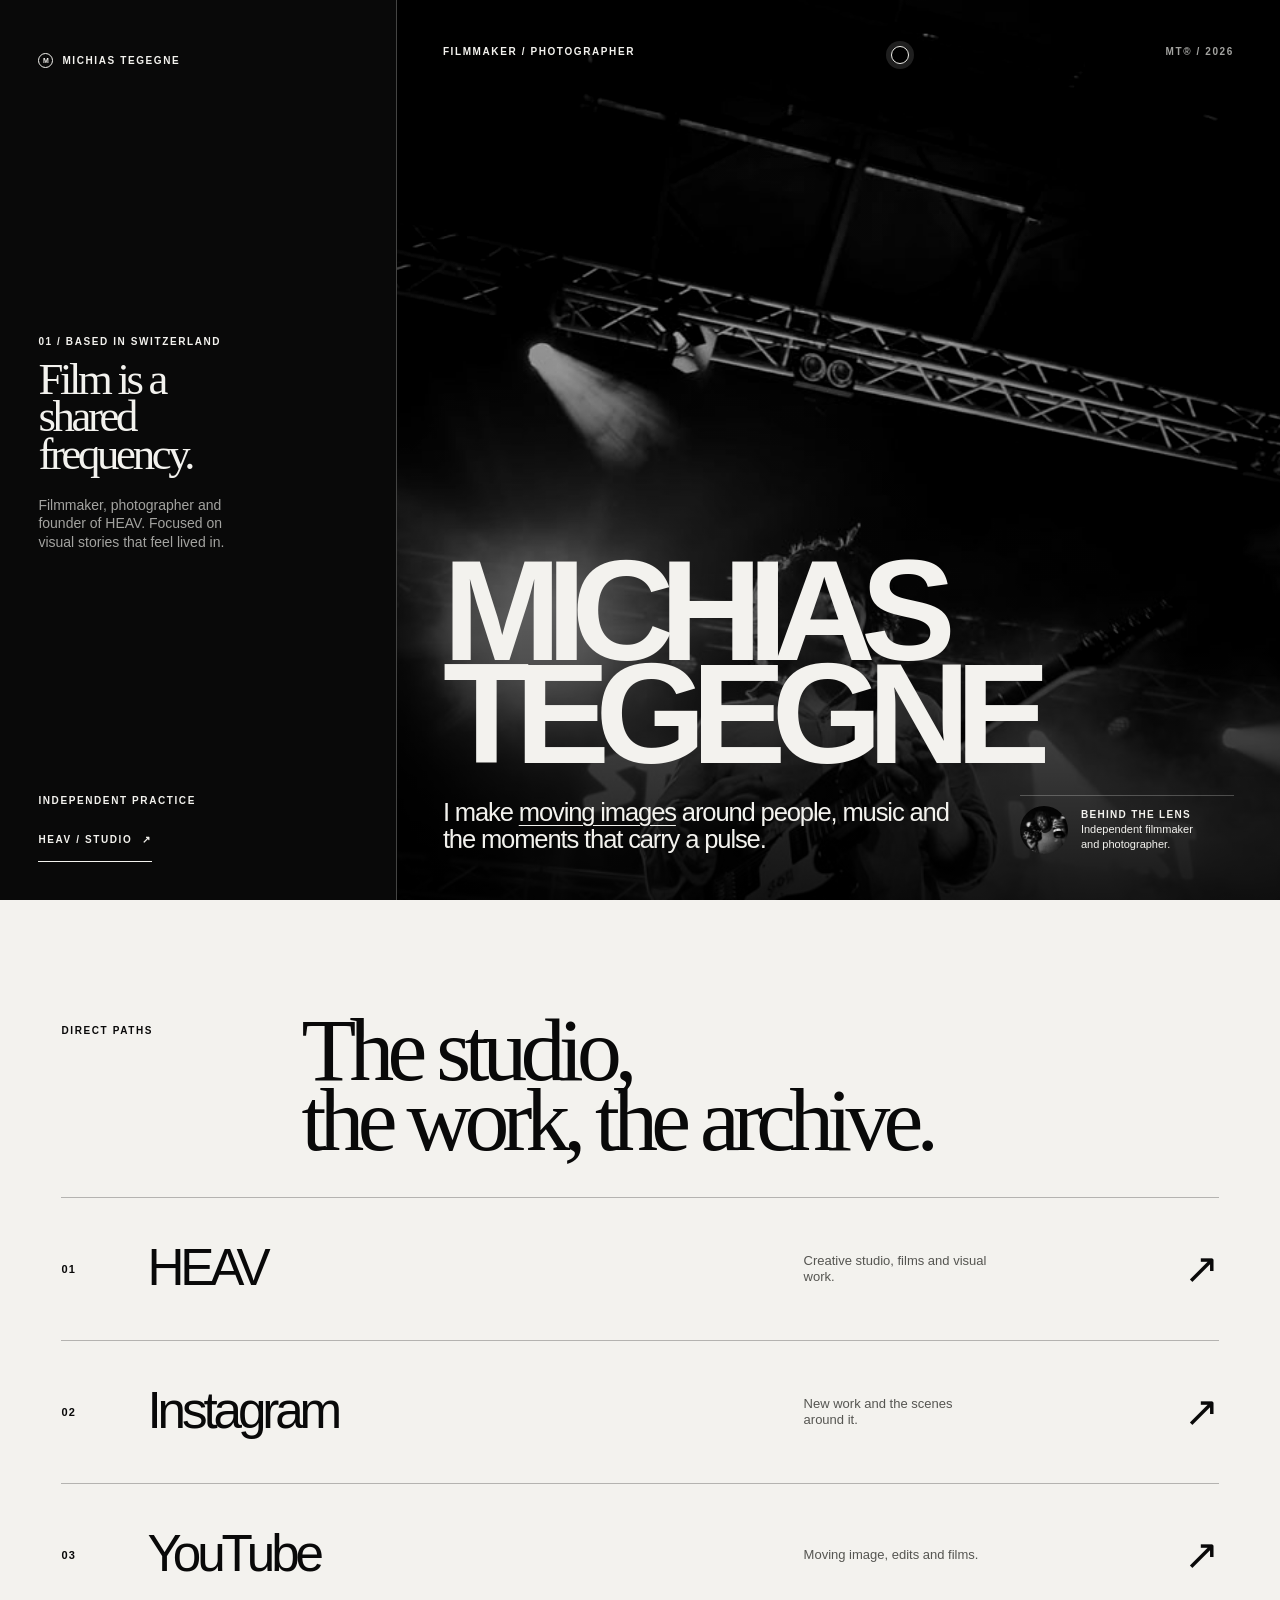
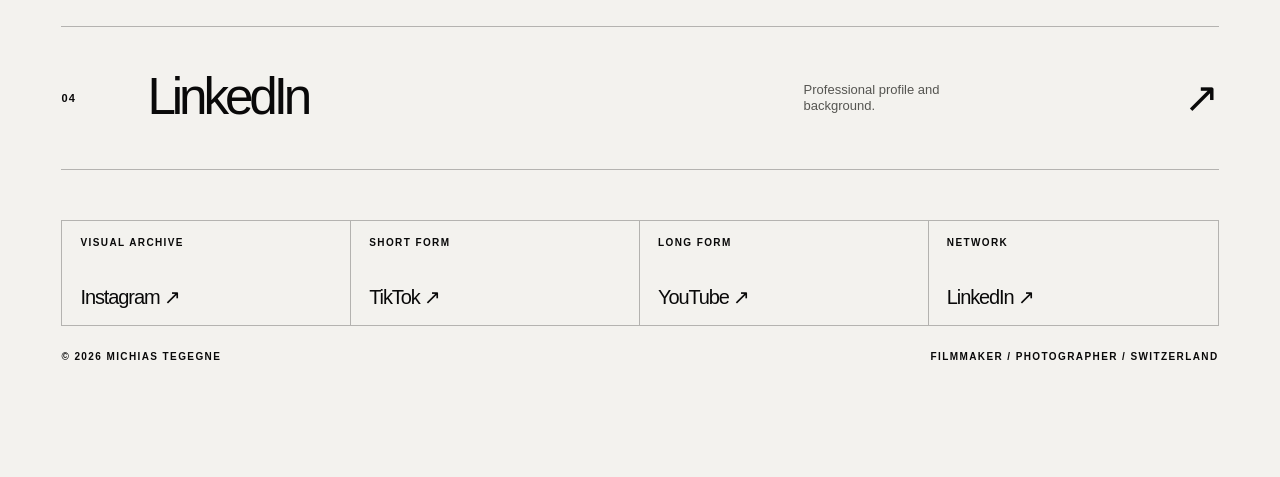
==== commit 4ac21874: "Refine original monochrome filmmaker art direction" ====
--- a/index.html
+++ b/index.html
@@ -4,196 +4,122 @@
   <meta charset="utf-8" />
   <meta name="viewport" content="width=device-width, initial-scale=1, viewport-fit=cover" />
   <meta name="description" content="Michias Tegegne — filmmaker, photographer and founder of HEAV." />
-  <meta name="theme-color" content="#0e1110" />
+  <meta name="theme-color" content="#090909" />
   <title>Michias Tegegne — Filmmaker</title>
   <style>
-    :root {
-      --paper: #f4f1ea;
-      --ink: #101312;
-      --mist: rgba(250, 249, 246, .76);
-      --mist-soft: rgba(250, 249, 246, .19);
-      --line: rgba(250, 249, 246, .31);
-      --shadow: rgba(4, 7, 6, .55);
-      --max: 970px;
+    :root { --black:#090909; --white:#f3f2ee; --grey:#a3a3a0; --line:rgba(243,242,238,.25); --max:1440px; }
+    * { box-sizing:border-box; }
+    html { background:var(--black); scroll-behavior:smooth; }
+    body { min-width:320px; margin:0; background:var(--black); color:var(--white); font-family:Arial, Helvetica, sans-serif; -webkit-font-smoothing:antialiased; text-rendering:optimizeLegibility; }
+    a { color:inherit; }
+    .shell { width:min(100%, var(--max)); margin:auto; }
+
+    .hero { min-height:100svh; position:relative; display:grid; grid-template-columns:minmax(270px, 31%) 1fr; overflow:hidden; background:#0a0a0a; }
+    .hero-sidebar { z-index:2; min-height:100%; display:flex; flex-direction:column; justify-content:space-between; padding:clamp(24px,3vw,48px); border-right:1px solid var(--line); background:rgba(9,9,9,.93); }
+    .kicker, .eyebrow, .meta { font-size:10px; font-weight:700; letter-spacing:.16em; text-transform:uppercase; }
+    .brand { min-height:44px; display:inline-flex; align-items:center; gap:9px; align-self:flex-start; text-decoration:none; }
+    .brand-mark { width:15px; aspect-ratio:1; display:grid; place-items:center; border:1px solid currentColor; border-radius:50%; font-size:7px; letter-spacing:0; }
+    .sidebar-middle { margin:auto 0; padding:56px 0; }
+    .sidebar-title { max-width:205px; margin:14px 0 0; font-family:Georgia, 'Times New Roman', serif; font-size:clamp(32px,3.5vw,58px); font-weight:400; letter-spacing:-.075em; line-height:.84; }
+    .sidebar-copy { max-width:220px; margin:22px 0 0; color:var(--grey); font-size:14px; line-height:1.33; }
+    .sidebar-footer { display:grid; gap:12px; }
+    .sidebar-footer a { width:max-content; min-height:44px; display:inline-flex; align-items:center; gap:10px; text-decoration:none; border-bottom:1px solid var(--white); }
+    .sidebar-footer a:hover { color:var(--grey); border-color:var(--grey); }
+
+    .hero-stage { position:relative; min-width:0; display:flex; flex-direction:column; justify-content:flex-end; isolation:isolate; padding:clamp(24px,3.6vw,52px); }
+    .hero-image { position:absolute; inset:0; z-index:-2; width:100%; height:100%; object-fit:cover; object-position:50% 54%; filter:grayscale(1) contrast(1.17) brightness(.67); }
+    .hero-stage::after { content:""; position:absolute; z-index:-1; inset:0; background:linear-gradient(180deg, rgba(0,0,0,.17) 0%, rgba(0,0,0,.04) 36%, rgba(0,0,0,.86) 100%); }
+    .stage-top { position:absolute; top:clamp(24px,3.6vw,52px); left:clamp(24px,3.6vw,52px); right:clamp(24px,3.6vw,52px); display:flex; justify-content:space-between; align-items:flex-start; gap:20px; }
+    .stage-top p { margin:0; }
+    .stage-top .date { color:var(--grey); }
+    .stage-top .focus { width:18px; height:18px; border:1px solid var(--white); border-radius:50%; box-shadow:0 0 0 5px rgba(255,255,255,.12); }
+
+    h1 { max-width:930px; margin:0; font-size:clamp(72px,11.1vw,185px); font-weight:700; letter-spacing:-.102em; line-height:.72; text-transform:uppercase; text-wrap:balance; }
+    .stage-bottom { display:grid; grid-template-columns:minmax(0, 1fr) 214px; gap:38px; align-items:end; margin-top:30px; }
+    .manifesto { max-width:570px; margin:0; font-size:clamp(17px,2vw,26px); letter-spacing:-.045em; line-height:1.08; }
+    .manifesto b { font-weight:500; text-decoration:underline; text-decoration-thickness:1px; text-underline-offset:4px; }
+    .profile-tag { display:flex; align-items:center; gap:13px; padding-top:10px; border-top:1px solid var(--line); }
+    .profile-tag img { width:48px; height:48px; border-radius:50%; object-fit:cover; filter:grayscale(1); }
+    .profile-tag div { font-size:11px; line-height:1.35; }
+    .profile-tag strong { display:block; font-size:10px; letter-spacing:.13em; text-transform:uppercase; }
+
+    .links { background:var(--white); color:var(--black); padding:clamp(68px,9vw,130px) clamp(22px,4.8vw,68px); }
+    .links-inner { width:min(100%, 1170px); margin:auto; }
+    .links-head { display:grid; grid-template-columns:220px 1fr; gap:20px; align-items:start; padding-bottom:42px; border-bottom:1px solid rgba(9,9,9,.27); }
+    .links-head h2 { max-width:750px; margin:0; font-family:Georgia, 'Times New Roman', serif; font-size:clamp(49px,7vw,105px); font-weight:400; letter-spacing:-.075em; line-height:.78; }
+    .link-list { margin:0; padding:0; list-style:none; }
+    .link-list li { border-bottom:1px solid rgba(9,9,9,.27); }
+    .link { min-height:142px; display:grid; grid-template-columns:68px minmax(0,1fr) minmax(180px, .55fr) 46px; align-items:center; gap:18px; color:inherit; text-decoration:none; transition:padding .2s ease, background .2s ease; }
+    .link:hover { padding-left:14px; background:#e8e6df; }
+    .link:focus-visible { outline:3px solid var(--black); outline-offset:4px; }
+    .link-number { font-size:11px; font-weight:700; letter-spacing:.11em; }
+    .link-name { font-size:clamp(28px,4vw,58px); font-weight:500; letter-spacing:-.08em; line-height:.8; }
+    .link-detail { max-width:190px; font-size:13px; line-height:1.25; color:#555551; }
+    .link-arrow { justify-self:end; font-family:Georgia, 'Times New Roman', serif; font-size:42px; font-weight:400; }
+    .social-strip { display:grid; grid-template-columns:repeat(4, minmax(0,1fr)); margin-top:50px; border:1px solid rgba(9,9,9,.27); }
+    .social { min-height:104px; display:flex; flex-direction:column; justify-content:space-between; padding:16px 18px; color:inherit; text-decoration:none; border-right:1px solid rgba(9,9,9,.27); transition:background .2s ease, color .2s ease; }
+    .social:last-child { border-right:0; }
+    .social:hover { background:var(--black); color:var(--white); }
+    .social small { font-size:10px; font-weight:700; letter-spacing:.14em; text-transform:uppercase; }
+    .social strong { font-size:20px; font-weight:500; letter-spacing:-.055em; }
+    footer { display:flex; justify-content:space-between; gap:18px; padding-top:25px; font-size:10px; font-weight:700; letter-spacing:.14em; text-transform:uppercase; }
+
+    @media (max-width:780px) {
+      .hero { min-height:100svh; grid-template-columns:1fr; }
+      .hero-sidebar { position:absolute; top:0; right:0; left:0; min-height:0; display:flex; flex-direction:row; align-items:center; justify-content:space-between; padding:18px; border-right:0; border-bottom:1px solid var(--line); background:rgba(9,9,9,.53); backdrop-filter:blur(9px); -webkit-backdrop-filter:blur(9px); }
+      .sidebar-middle, .sidebar-footer { display:none; }
+      .hero-stage { min-height:100svh; padding:105px 20px 30px; }
+      .hero-image { object-position:53% 55%; }
+      .stage-top { top:100px; left:20px; right:20px; }
+      h1 { font-size:clamp(69px,18vw,115px); line-height:.74; }
+      .stage-bottom { grid-template-columns:1fr; gap:18px; margin-top:25px; }
+      .manifesto { font-size:18px; max-width:430px; }
+      .profile-tag { max-width:260px; }
+      .links { padding:66px 18px; }
+      .links-head { grid-template-columns:1fr; gap:15px; padding-bottom:30px; }
+      .links-head h2 { font-size:58px; }
+      .link { min-height:123px; grid-template-columns:34px minmax(0,1fr) 36px; gap:12px; }
+      .link-detail { display:none; }
+      .link-name { font-size:39px; }
+      .social-strip { grid-template-columns:repeat(2, minmax(0,1fr)); margin-top:38px; }
+      .social { min-height:118px; border-bottom:1px solid rgba(9,9,9,.27); }
+      .social:nth-child(2) { border-right:0; }
+      .social:nth-child(n+3) { border-bottom:0; }
+      footer { flex-direction:column; }
     }
-    * { box-sizing: border-box; }
-    html { background: var(--ink); scroll-behavior: smooth; }
-    body {
-      min-width: 320px;
-      margin: 0;
-      background: var(--ink);
-      color: var(--paper);
-      font-family: Arial, Helvetica, sans-serif;
-      -webkit-font-smoothing: antialiased;
-      text-rendering: optimizeLegibility;
-    }
-    a { color: inherit; }
-
-    .hero {
-      position: relative;
-      min-height: 100svh;
-      display: grid;
-      place-items: center;
-      overflow: hidden;
-      isolation: isolate;
-      padding: max(30px, env(safe-area-inset-top)) 24px max(24px, env(safe-area-inset-bottom));
-    }
-    .hero-image, .hero-wash { position: absolute; inset: 0; z-index: -2; }
-    .hero-image {
-      width: 100%; height: 100%;
-      object-fit: cover;
-      object-position: 50% 58%;
-      filter: grayscale(1) contrast(1.04) brightness(.67);
-      transform: scale(1.025);
-    }
-    .hero-wash {
-      z-index: -1;
-      background:
-        linear-gradient(180deg, rgba(4,7,6,.36) 0%, rgba(4,7,6,.05) 32%, rgba(4,7,6,.58) 100%),
-        radial-gradient(ellipse at center, transparent 30%, rgba(3,5,4,.27) 100%);
-    }
-    .page-mark {
-      position: absolute;
-      top: max(28px, env(safe-area-inset-top)); left: clamp(22px, 4vw, 48px);
-      display: flex; align-items: center; gap: 8px;
-      font-size: 11px; font-weight: 700; letter-spacing: .14em; text-transform: uppercase;
-      text-decoration: none;
-      min-height: 44px;
-      display: inline-flex;
-      align-items: center;
-    }
-    .page-mark i { width: 8px; height: 8px; border-radius: 50%; background: var(--paper); display: block; }
-    .hero-content { width: min(100%, var(--max)); margin-top: -15px; text-align: center; }
-
-    .social-row {
-      display: flex; flex-wrap: wrap; justify-content: center; gap: 8px;
-      margin: 0 auto 22px;
-    }
-    .social-pill {
-      min-height: 44px;
-      display: inline-flex; align-items: center; gap: 8px;
-      padding: 0 14px;
-      color: var(--paper);
-      background: rgba(25, 29, 27, .52);
-      border: 1px solid rgba(255,255,255,.38);
-      border-radius: 999px;
-      box-shadow: 0 5px 25px rgba(0,0,0,.16);
-      backdrop-filter: blur(10px);
-      -webkit-backdrop-filter: blur(10px);
-      text-decoration: none;
-      font-size: 13px;
-      transition: transform .2s ease, background .2s ease;
-    }
-    .social-pill:hover { transform: translateY(-2px); background: rgba(247,245,240,.92); color: var(--ink); }
-    .social-pill:focus-visible, .primary-link:focus-visible, .link-card:focus-visible, .page-mark:focus-visible { outline: 2px solid var(--paper); outline-offset: 4px; }
-    .social-symbol { width: 17px; font-size: 12px; font-weight: 700; text-align: center; }
-
-    .profile {
-      width: 82px; aspect-ratio: 1;
-      margin: 0 auto 19px;
-      overflow: hidden; border: 1px solid rgba(255,255,255,.88); border-radius: 50%;
-      box-shadow: 0 8px 28px rgba(0,0,0,.38);
-    }
-    .profile img { display: block; width: 100%; height: 100%; object-fit: cover; filter: grayscale(.25) contrast(1.04); }
-    h1 {
-      margin: 0;
-      font-family: Georgia, 'Times New Roman', serif;
-      font-size: clamp(58px, 9.2vw, 120px);
-      font-style: italic; font-weight: 400; letter-spacing: -.075em; line-height: .86;
-      text-shadow: 0 2px 20px rgba(0,0,0,.3);
-    }
-    .intro {
-      max-width: 570px;
-      margin: 20px auto 0;
-      font-size: clamp(16px, 2vw, 20px); line-height: 1.4; letter-spacing: -.018em;
-      text-shadow: 0 1px 12px rgba(0,0,0,.45);
-    }
-    .roles { display: flex; justify-content: center; gap: 28px; margin: 25px auto 0; }
-    .role { min-width: 78px; }
-    .role strong { display: block; font-family: Georgia, 'Times New Roman', serif; font-size: clamp(23px, 3vw, 33px); font-weight: 400; font-style: italic; line-height: 1; }
-    .role span { display: block; margin-top: 5px; font-size: 10px; letter-spacing: .15em; text-transform: uppercase; }
-
-    .primary-link {
-      width: min(100%, 420px); min-height: 56px;
-      display: flex; align-items: center; justify-content: center; gap: 13px;
-      margin: 32px auto 0; padding: 0 22px;
-      background: var(--paper); color: var(--ink); border-radius: 999px;
-      font-size: 13px; font-weight: 700; letter-spacing: .01em; text-decoration: none;
-      box-shadow: 0 8px 30px rgba(0,0,0,.28);
-      transition: transform .2s ease, background .2s ease;
-    }
-    .primary-link:hover { transform: translateY(-2px); background: #fff; }
-    .sub-link { min-height: 44px; display: inline-flex; align-items: center; margin-top: 10px; color: rgba(255,255,255,.84); font-size: 13px; text-decoration: none; border-bottom: 1px solid rgba(255,255,255,.55); padding-bottom: 3px; }
-    .sub-link:hover { color: #fff; border-color: #fff; }
-    .scroll-cue {
-      position: absolute; bottom: 25px; left: 50%; transform: translateX(-50%);
-      display: grid; justify-items: center; gap: 9px;
-      color: rgba(255,255,255,.76); font-size: 9px; letter-spacing: .18em; text-transform: uppercase;
-    }
-    .scroll-cue::before { content: ""; width: 1px; height: 33px; background: rgba(255,255,255,.7); }
-
-    .links-section { background: var(--paper); color: var(--ink); padding: clamp(62px, 9vw, 118px) 24px; }
-    .links-inner { width: min(100%, 970px); margin: auto; }
-    .eyebrow { margin: 0 0 14px; font-size: 10px; font-weight: 700; letter-spacing: .16em; text-transform: uppercase; }
-    h2 { max-width: 680px; margin: 0; font-family: Georgia, 'Times New Roman', serif; font-size: clamp(45px, 7vw, 84px); font-weight: 400; letter-spacing: -.065em; line-height: .9; }
-    .links-grid { display: grid; grid-template-columns: repeat(2, minmax(0, 1fr)); gap: 1px; margin-top: 45px; background: rgba(16,19,18,.22); border: 1px solid rgba(16,19,18,.22); }
-    .link-card { min-height: 172px; padding: 22px; display: flex; flex-direction: column; justify-content: space-between; background: var(--paper); text-decoration: none; transition: background .2s ease, color .2s ease; }
-    .link-card:hover { background: var(--ink); color: var(--paper); }
-    .link-card small { font-size: 10px; font-weight: 700; letter-spacing: .14em; text-transform: uppercase; }
-    .link-card strong { font-size: clamp(26px, 4vw, 42px); font-weight: 500; letter-spacing: -.06em; line-height: .9; }
-    .link-card span { align-self: flex-end; font-family: Georgia, 'Times New Roman', serif; font-size: 38px; }
-    footer { display: flex; justify-content: space-between; gap: 24px; padding: 24px 0 0; font-size: 10px; font-weight: 700; letter-spacing: .13em; text-transform: uppercase; }
-
-    @media (max-width: 570px) {
-      .hero { min-height: 100svh; padding-left: 18px; padding-right: 18px; }
-      .page-mark { left: 18px; }
-      .social-row { max-width: 330px; margin-bottom: 20px; gap: 7px; }
-      .social-pill { min-height: 44px; padding: 0 11px; font-size: 12px; }
-      h1 { font-size: clamp(57px, 17vw, 87px); }
-      .intro { margin-top: 18px; }
-      .roles { gap: 17px; margin-top: 23px; }
-      .role { min-width: 65px; }
-      .primary-link { margin-top: 28px; }
-      .links-section { padding-left: 18px; padding-right: 18px; }
-      .links-grid { grid-template-columns: 1fr; margin-top: 34px; }
-      .link-card { min-height: 142px; }
-      footer { flex-direction: column; }
-    }
-    @media (prefers-reduced-motion: reduce) { *, *::before, *::after { transition-duration: .01ms !important; animation-duration: .01ms !important; animation-iteration-count: 1 !important; } html { scroll-behavior: auto; } }
+    @media (prefers-reduced-motion:reduce) { html{scroll-behavior:auto} *,*::before,*::after{transition-duration:.01ms!important;animation-duration:.01ms!important;animation-iteration-count:1!important} }
   </style>
 </head>
 <body>
-  <main>
-    <section class="hero" aria-labelledby="site-title">
-      <img class="hero-image" src="assets/concert-hero.jpg" width="640" height="640" alt="Monochrome concert still photographed by Michias Tegegne" />
-      <div class="hero-wash" aria-hidden="true"></div>
-      <a class="page-mark" href="#top"><i aria-hidden="true"></i> Michias Tegegne</a>
-      <div class="hero-content" id="top">
-        <nav class="social-row" aria-label="Social media">
-          <a class="social-pill" href="https://www.instagram.com/michiastegegne/" target="_blank" rel="noopener noreferrer"><span class="social-symbol">IG</span> @michiastegegne</a>
-          <a class="social-pill" href="https://www.tiktok.com/@michiastegegne" target="_blank" rel="noopener noreferrer"><span class="social-symbol">TT</span> TikTok</a>
-          <a class="social-pill" href="https://www.youtube.com/@michiastegegne" target="_blank" rel="noopener noreferrer"><span class="social-symbol">YT</span> YouTube</a>
-          <a class="social-pill" href="https://ch.linkedin.com/in/michiastegegne" target="_blank" rel="noopener noreferrer"><span class="social-symbol">in</span> LinkedIn</a>
-        </nav>
-        <div class="profile"><img src="assets/michias-profile.jpg" width="100" height="100" alt="Michias Tegegne holding a camera" /></div>
-        <h1 id="site-title">Michias Tegegne</h1>
-        <p class="intro">Filmmaker, photographer &amp; founder — I tell stories through motion, images and energy.</p>
-        <div class="roles" aria-label="Creative focus"><div class="role"><strong>Film</strong><span>Direction</span></div><div class="role"><strong>Photo</strong><span>Still image</span></div><div class="role"><strong>HEAV</strong><span>Studio</span></div></div>
-        <a class="primary-link" href="https://heav.ch" target="_blank" rel="noopener noreferrer">Visit HEAV — Creative Studio <span aria-hidden="true">↗</span></a>
-        <a class="sub-link" href="#links">All links</a>
+  <main class="shell">
+    <section class="hero" id="top" aria-labelledby="page-title">
+      <aside class="hero-sidebar">
+        <a class="brand kicker" href="#top"><span class="brand-mark" aria-hidden="true">M</span> Michias Tegegne</a>
+        <div class="sidebar-middle"><p class="eyebrow">01 / Based in Switzerland</p><p class="sidebar-title">Film is a shared frequency.</p><p class="sidebar-copy">Filmmaker, photographer and founder of HEAV. Focused on visual stories that feel lived in.</p></div>
+        <div class="sidebar-footer"><span class="meta">Independent practice</span><a class="kicker" href="https://heav.ch" target="_blank" rel="noopener noreferrer">HEAV / Studio <span aria-hidden="true">↗</span></a></div>
+      </aside>
+      <div class="hero-stage">
+        <img class="hero-image" src="assets/concert-hero.jpg" width="640" height="640" alt="Monochrome concert still photographed by Michias Tegegne" />
+        <div class="stage-top"><p class="kicker">Filmmaker / Photographer</p><span class="focus" aria-hidden="true"></span><p class="kicker date">MT® / 2026</p></div>
+        <h1 id="page-title">Michias<br>Tegegne</h1>
+        <div class="stage-bottom"><p class="manifesto">I make <b>moving images</b> around people, music and the moments that carry a pulse.</p><div class="profile-tag"><img src="assets/michias-profile.jpg" width="100" height="100" alt="Michias Tegegne holding a camera" /><div><strong>Behind the lens</strong>Independent filmmaker<br>and photographer.</div></div></div>
       </div>
-      <div class="scroll-cue" aria-hidden="true">Scroll</div>
     </section>
 
-    <section class="links-section" id="links" aria-labelledby="links-title">
+    <section class="links" aria-labelledby="links-title">
       <div class="links-inner">
-        <p class="eyebrow">Direct paths</p>
-        <h2 id="links-title">The work, the studio and the archive.</h2>
-        <nav class="links-grid" aria-label="Michias Tegegne direct links">
-          <a class="link-card" href="https://heav.ch" target="_blank" rel="noopener noreferrer"><small>Creative studio</small><strong>HEAV</strong><span aria-hidden="true">↗</span></a>
-          <a class="link-card" href="https://www.instagram.com/michiastegegne/" target="_blank" rel="noopener noreferrer"><small>Daily archive</small><strong>Instagram</strong><span aria-hidden="true">↗</span></a>
-          <a class="link-card" href="https://www.youtube.com/@michiastegegne" target="_blank" rel="noopener noreferrer"><small>Moving image</small><strong>YouTube</strong><span aria-hidden="true">↗</span></a>
-          <a class="link-card" href="https://ch.linkedin.com/in/michiastegegne" target="_blank" rel="noopener noreferrer"><small>Professional profile</small><strong>LinkedIn</strong><span aria-hidden="true">↗</span></a>
+        <div class="links-head"><p class="eyebrow">Direct paths</p><h2 id="links-title">The studio,<br>the work, the archive.</h2></div>
+        <nav aria-label="Michias Tegegne links"><ol class="link-list">
+          <li><a class="link" href="https://heav.ch" target="_blank" rel="noopener noreferrer"><span class="link-number">01</span><span class="link-name">HEAV</span><span class="link-detail">Creative studio, films and visual work.</span><span class="link-arrow" aria-hidden="true">↗</span></a></li>
+          <li><a class="link" href="https://www.instagram.com/michiastegegne/" target="_blank" rel="noopener noreferrer"><span class="link-number">02</span><span class="link-name">Instagram</span><span class="link-detail">New work and the scenes around it.</span><span class="link-arrow" aria-hidden="true">↗</span></a></li>
+          <li><a class="link" href="https://www.youtube.com/@michiastegegne" target="_blank" rel="noopener noreferrer"><span class="link-number">03</span><span class="link-name">YouTube</span><span class="link-detail">Moving image, edits and films.</span><span class="link-arrow" aria-hidden="true">↗</span></a></li>
+          <li><a class="link" href="https://ch.linkedin.com/in/michiastegegne" target="_blank" rel="noopener noreferrer"><span class="link-number">04</span><span class="link-name">LinkedIn</span><span class="link-detail">Professional profile and background.</span><span class="link-arrow" aria-hidden="true">↗</span></a></li>
+        </ol></nav>
+        <nav class="social-strip" aria-label="Social platforms">
+          <a class="social" href="https://www.instagram.com/michiastegegne/" target="_blank" rel="noopener noreferrer"><small>Visual archive</small><strong>Instagram ↗</strong></a>
+          <a class="social" href="https://www.tiktok.com/@michiastegegne" target="_blank" rel="noopener noreferrer"><small>Short form</small><strong>TikTok ↗</strong></a>
+          <a class="social" href="https://www.youtube.com/@michiastegegne" target="_blank" rel="noopener noreferrer"><small>Long form</small><strong>YouTube ↗</strong></a>
+          <a class="social" href="https://ch.linkedin.com/in/michiastegegne" target="_blank" rel="noopener noreferrer"><small>Network</small><strong>LinkedIn ↗</strong></a>
         </nav>
         <footer><span>© 2026 Michias Tegegne</span><span>Filmmaker / Photographer / Switzerland</span></footer>
       </div>
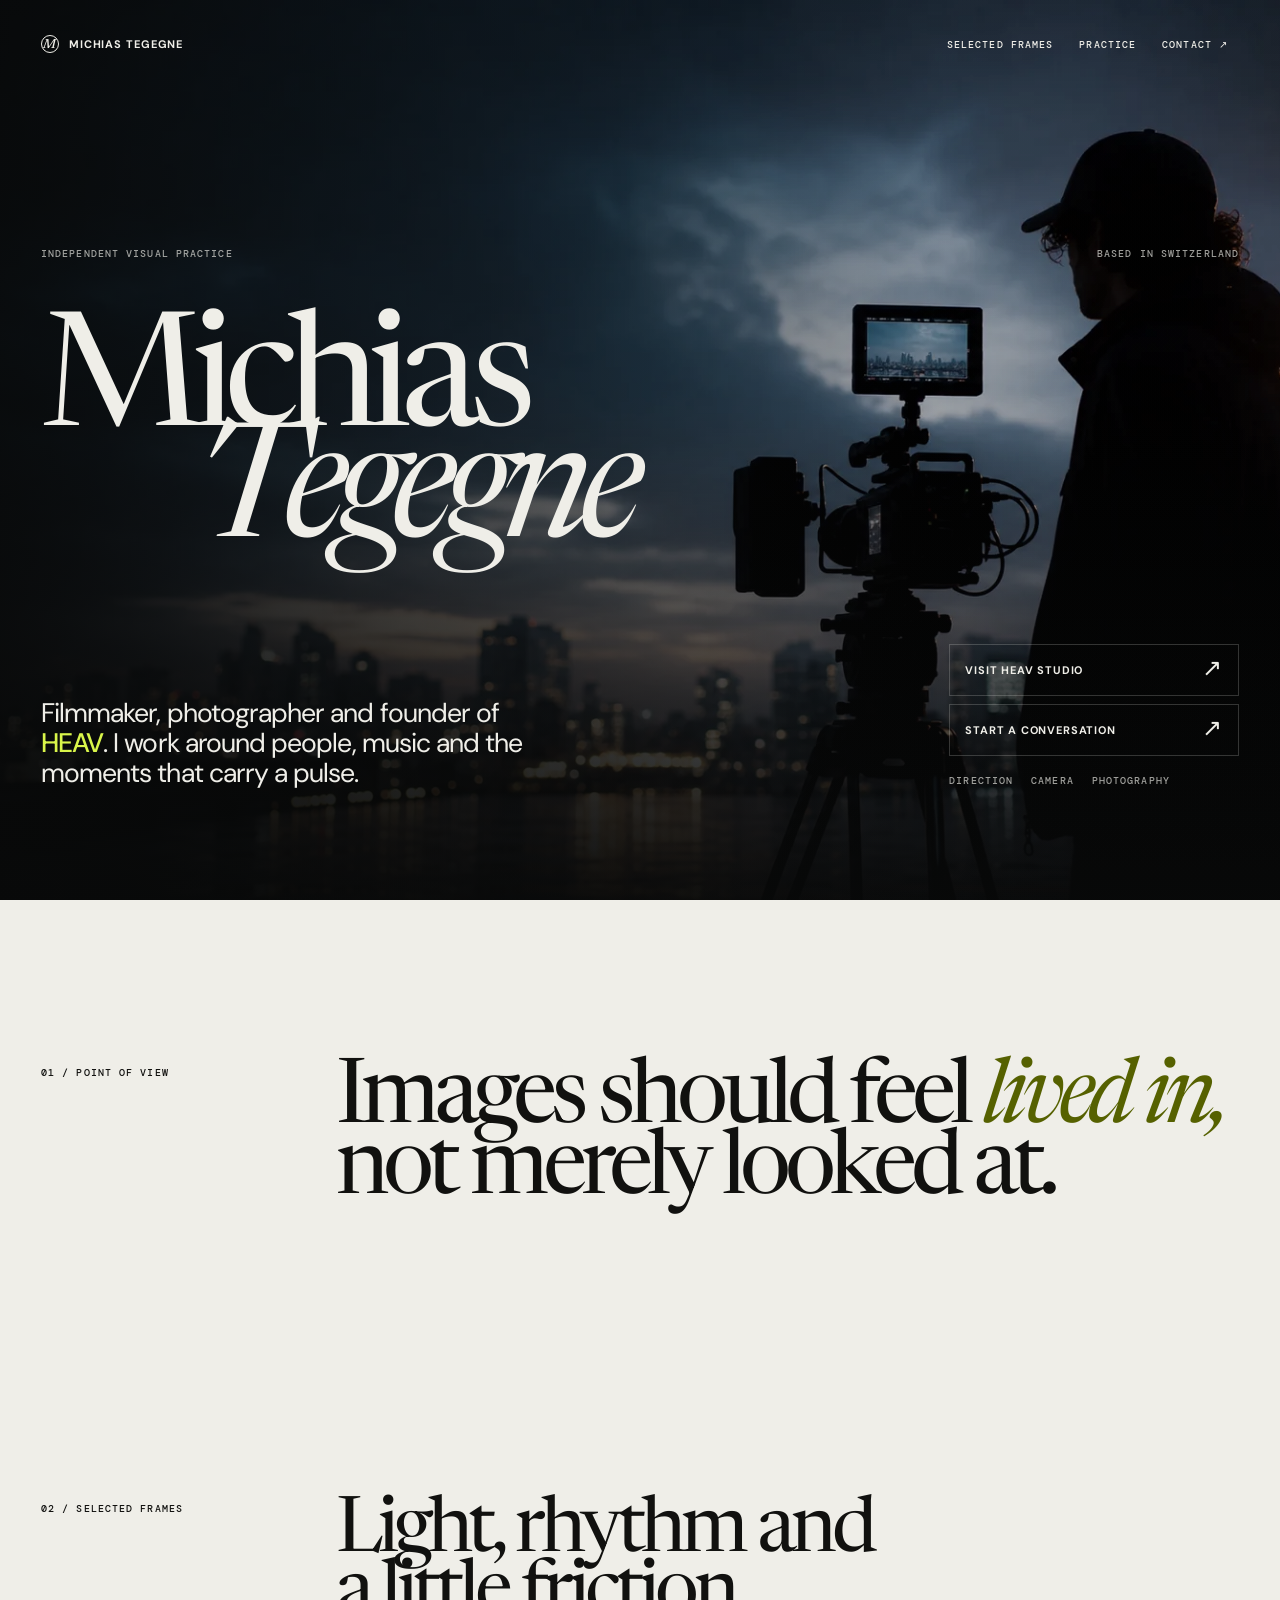
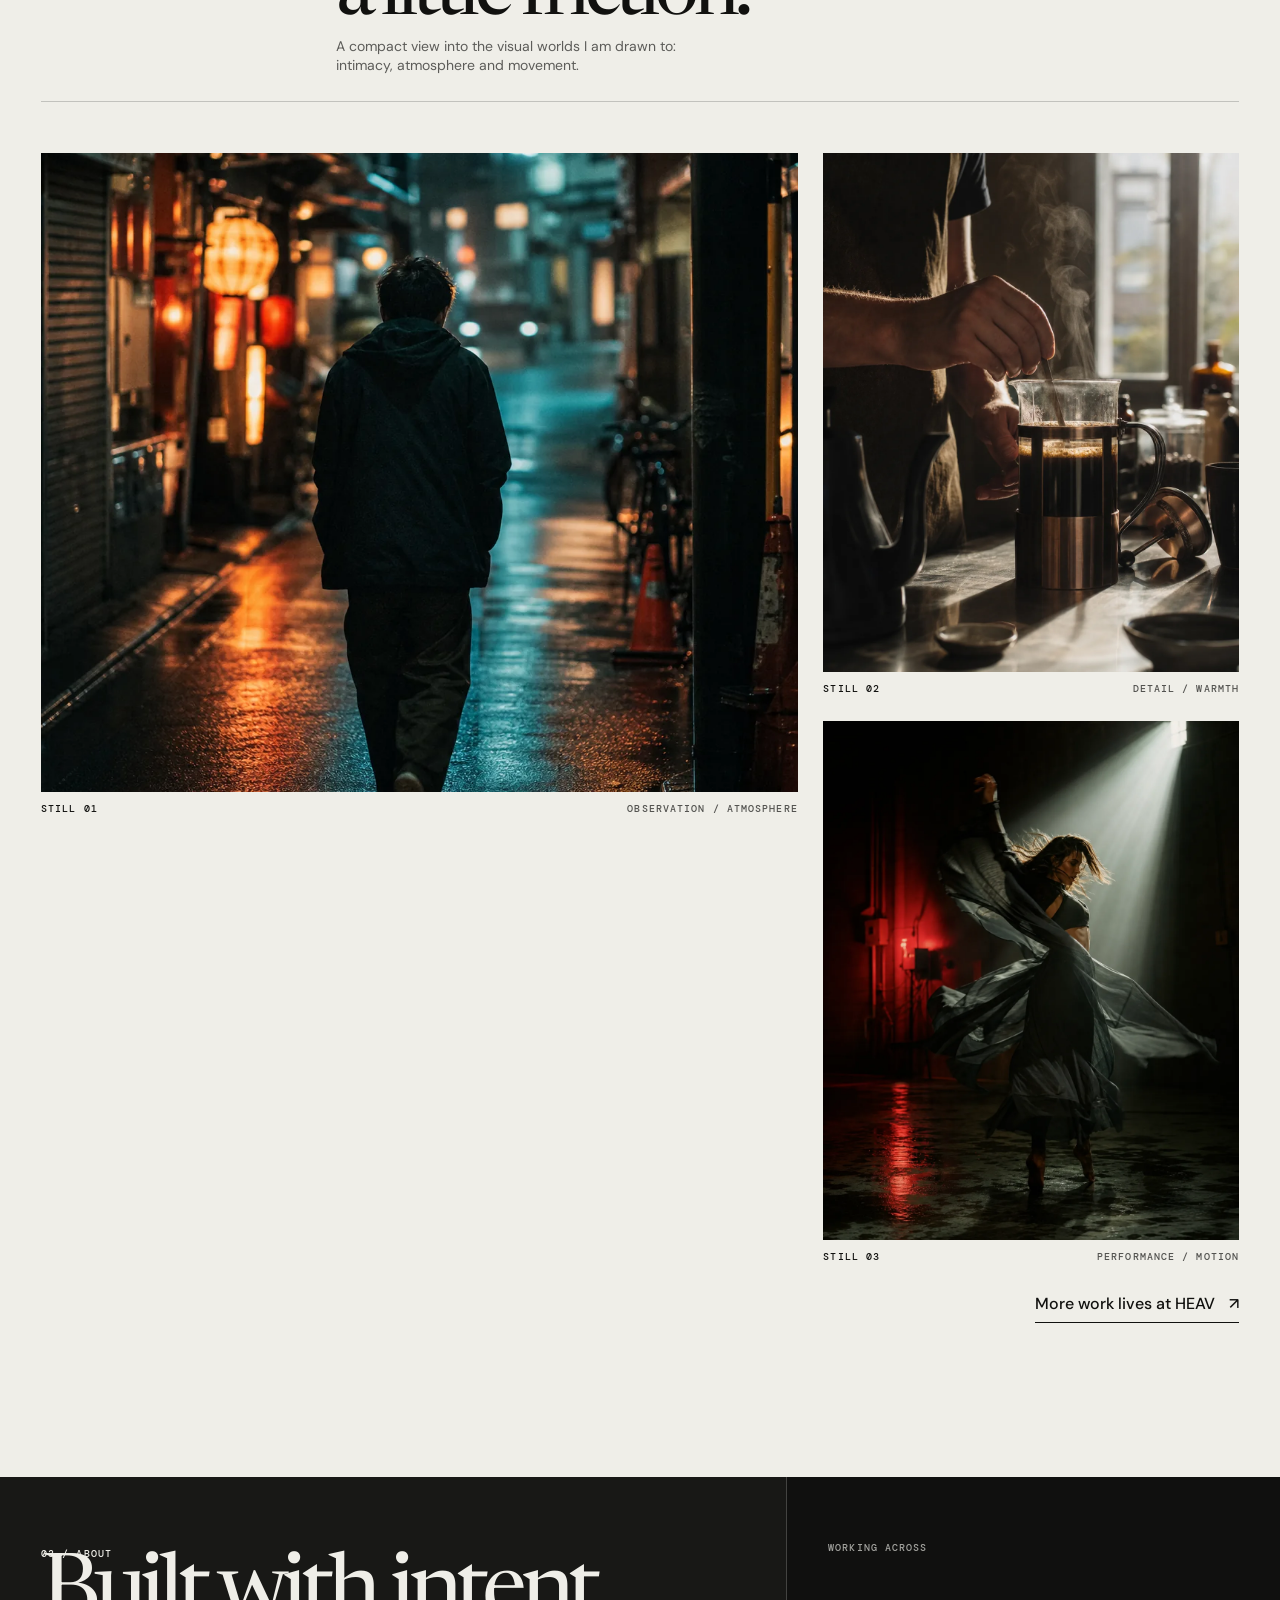
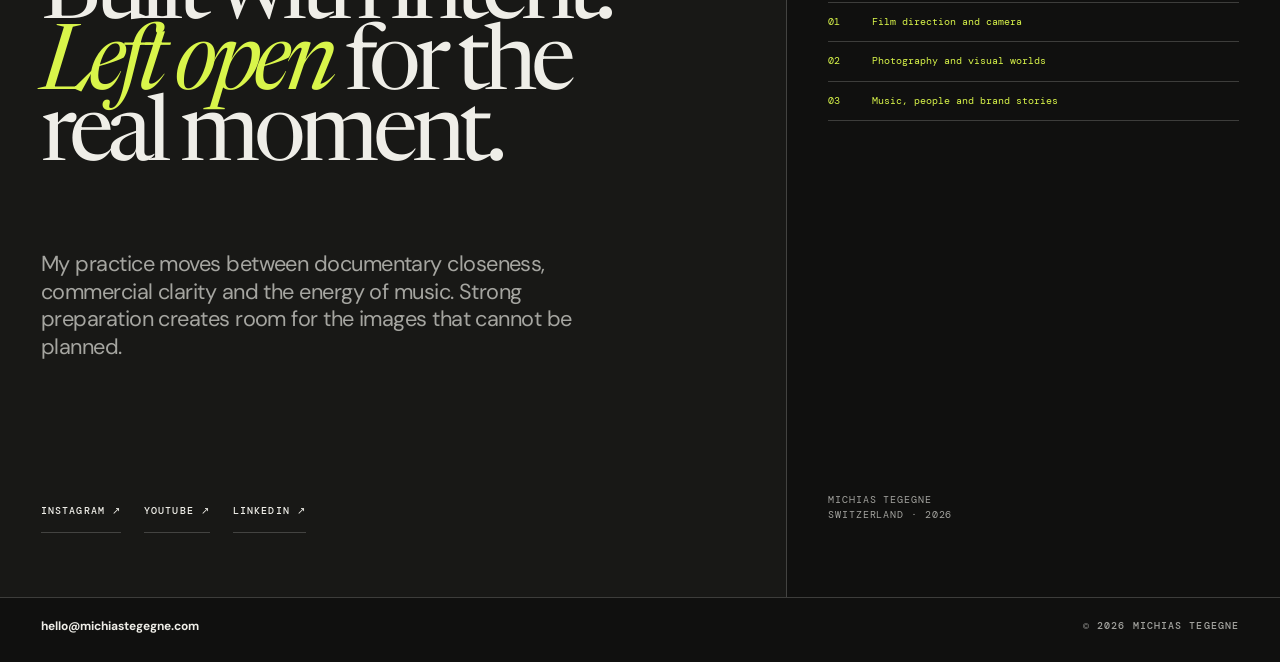
==== commit e46c9dc7: "feat: redesign personal portfolio landing" ====
--- a/index.html
+++ b/index.html
@@ -3,127 +3,249 @@
 <head>
   <meta charset="utf-8" />
   <meta name="viewport" content="width=device-width, initial-scale=1, viewport-fit=cover" />
-  <meta name="description" content="Michias Tegegne — filmmaker, photographer and founder of HEAV." />
-  <meta name="theme-color" content="#090909" />
-  <title>Michias Tegegne — Filmmaker</title>
+  <meta name="description" content="Michias Tegegne is a filmmaker, photographer and founder of HEAV, working from Switzerland." />
+  <meta name="theme-color" content="#11110f" />
+  <meta property="og:type" content="website" />
+  <meta property="og:title" content="Michias Tegegne — Filmmaker &amp; Photographer" />
+  <meta property="og:description" content="Independent visual practice by Michias Tegegne." />
+  <meta property="og:url" content="https://michiastegegne.com/" />
+  <meta property="og:image" content="https://michiastegegne.com/assets/portfolio/filmmaker-hero.png" />
+  <meta property="og:site_name" content="Michias Tegegne" />
+  <meta name="twitter:card" content="summary_large_image" />
+  <link rel="canonical" href="https://michiastegegne.com/" />
+  <link rel="icon" href="favicon.svg" type="image/svg+xml" />
+  <link rel="apple-touch-icon" href="apple-touch-icon.png" />
+  <link rel="preload" href="assets/portfolio/filmmaker-hero.webp" as="image" type="image/webp" fetchpriority="high" />
+  <link rel="preconnect" href="https://fonts.googleapis.com" />
+  <link rel="preconnect" href="https://fonts.gstatic.com" crossorigin />
+  <link href="https://fonts.googleapis.com/css2?family=DM+Mono:wght@400;500&amp;family=DM+Sans:opsz,wght@9..40,400;9..40,500;9..40,700&amp;family=Newsreader:opsz,wght@6..72,400;6..72,500&amp;display=swap" rel="stylesheet" />
+  <title>Michias Tegegne — Filmmaker &amp; Photographer</title>
   <style>
-    :root { --black:#090909; --white:#f3f2ee; --grey:#a3a3a0; --line:rgba(243,242,238,.25); --max:1440px; }
-    * { box-sizing:border-box; }
-    html { background:var(--black); scroll-behavior:smooth; }
-    body { min-width:320px; margin:0; background:var(--black); color:var(--white); font-family:Arial, Helvetica, sans-serif; -webkit-font-smoothing:antialiased; text-rendering:optimizeLegibility; }
-    a { color:inherit; }
-    .shell { width:min(100%, var(--max)); margin:auto; }
-
-    .hero { min-height:100svh; position:relative; display:grid; grid-template-columns:minmax(270px, 31%) 1fr; overflow:hidden; background:#0a0a0a; }
-    .hero-sidebar { z-index:2; min-height:100%; display:flex; flex-direction:column; justify-content:space-between; padding:clamp(24px,3vw,48px); border-right:1px solid var(--line); background:rgba(9,9,9,.93); }
-    .kicker, .eyebrow, .meta { font-size:10px; font-weight:700; letter-spacing:.16em; text-transform:uppercase; }
-    .brand { min-height:44px; display:inline-flex; align-items:center; gap:9px; align-self:flex-start; text-decoration:none; }
-    .brand-mark { width:15px; aspect-ratio:1; display:grid; place-items:center; border:1px solid currentColor; border-radius:50%; font-size:7px; letter-spacing:0; }
-    .sidebar-middle { margin:auto 0; padding:56px 0; }
-    .sidebar-title { max-width:205px; margin:14px 0 0; font-family:Georgia, 'Times New Roman', serif; font-size:clamp(32px,3.5vw,58px); font-weight:400; letter-spacing:-.075em; line-height:.84; }
-    .sidebar-copy { max-width:220px; margin:22px 0 0; color:var(--grey); font-size:14px; line-height:1.33; }
-    .sidebar-footer { display:grid; gap:12px; }
-    .sidebar-footer a { width:max-content; min-height:44px; display:inline-flex; align-items:center; gap:10px; text-decoration:none; border-bottom:1px solid var(--white); }
-    .sidebar-footer a:hover { color:var(--grey); border-color:var(--grey); }
-
-    .hero-stage { position:relative; min-width:0; display:flex; flex-direction:column; justify-content:flex-end; isolation:isolate; padding:clamp(24px,3.6vw,52px); }
-    .hero-image { position:absolute; inset:0; z-index:-2; width:100%; height:100%; object-fit:cover; object-position:50% 54%; filter:grayscale(1) contrast(1.17) brightness(.67); }
-    .hero-stage::after { content:""; position:absolute; z-index:-1; inset:0; background:linear-gradient(180deg, rgba(0,0,0,.17) 0%, rgba(0,0,0,.04) 36%, rgba(0,0,0,.86) 100%); }
-    .stage-top { position:absolute; top:clamp(24px,3.6vw,52px); left:clamp(24px,3.6vw,52px); right:clamp(24px,3.6vw,52px); display:flex; justify-content:space-between; align-items:flex-start; gap:20px; }
-    .stage-top p { margin:0; }
-    .stage-top .date { color:var(--grey); }
-    .stage-top .focus { width:18px; height:18px; border:1px solid var(--white); border-radius:50%; box-shadow:0 0 0 5px rgba(255,255,255,.12); }
-
-    h1 { max-width:930px; margin:0; font-size:clamp(72px,11.1vw,185px); font-weight:700; letter-spacing:-.102em; line-height:.72; text-transform:uppercase; text-wrap:balance; }
-    .stage-bottom { display:grid; grid-template-columns:minmax(0, 1fr) 214px; gap:38px; align-items:end; margin-top:30px; }
-    .manifesto { max-width:570px; margin:0; font-size:clamp(17px,2vw,26px); letter-spacing:-.045em; line-height:1.08; }
-    .manifesto b { font-weight:500; text-decoration:underline; text-decoration-thickness:1px; text-underline-offset:4px; }
-    .profile-tag { display:flex; align-items:center; gap:13px; padding-top:10px; border-top:1px solid var(--line); }
-    .profile-tag img { width:48px; height:48px; border-radius:50%; object-fit:cover; filter:grayscale(1); }
-    .profile-tag div { font-size:11px; line-height:1.35; }
-    .profile-tag strong { display:block; font-size:10px; letter-spacing:.13em; text-transform:uppercase; }
-
-    .links { background:var(--white); color:var(--black); padding:clamp(68px,9vw,130px) clamp(22px,4.8vw,68px); }
-    .links-inner { width:min(100%, 1170px); margin:auto; }
-    .links-head { display:grid; grid-template-columns:220px 1fr; gap:20px; align-items:start; padding-bottom:42px; border-bottom:1px solid rgba(9,9,9,.27); }
-    .links-head h2 { max-width:750px; margin:0; font-family:Georgia, 'Times New Roman', serif; font-size:clamp(49px,7vw,105px); font-weight:400; letter-spacing:-.075em; line-height:.78; }
-    .link-list { margin:0; padding:0; list-style:none; }
-    .link-list li { border-bottom:1px solid rgba(9,9,9,.27); }
-    .link { min-height:142px; display:grid; grid-template-columns:68px minmax(0,1fr) minmax(180px, .55fr) 46px; align-items:center; gap:18px; color:inherit; text-decoration:none; transition:padding .2s ease, background .2s ease; }
-    .link:hover { padding-left:14px; background:#e8e6df; }
-    .link:focus-visible { outline:3px solid var(--black); outline-offset:4px; }
-    .link-number { font-size:11px; font-weight:700; letter-spacing:.11em; }
-    .link-name { font-size:clamp(28px,4vw,58px); font-weight:500; letter-spacing:-.08em; line-height:.8; }
-    .link-detail { max-width:190px; font-size:13px; line-height:1.25; color:#555551; }
-    .link-arrow { justify-self:end; font-family:Georgia, 'Times New Roman', serif; font-size:42px; font-weight:400; }
-    .social-strip { display:grid; grid-template-columns:repeat(4, minmax(0,1fr)); margin-top:50px; border:1px solid rgba(9,9,9,.27); }
-    .social { min-height:104px; display:flex; flex-direction:column; justify-content:space-between; padding:16px 18px; color:inherit; text-decoration:none; border-right:1px solid rgba(9,9,9,.27); transition:background .2s ease, color .2s ease; }
-    .social:last-child { border-right:0; }
-    .social:hover { background:var(--black); color:var(--white); }
-    .social small { font-size:10px; font-weight:700; letter-spacing:.14em; text-transform:uppercase; }
-    .social strong { font-size:20px; font-weight:500; letter-spacing:-.055em; }
-    footer { display:flex; justify-content:space-between; gap:18px; padding-top:25px; font-size:10px; font-weight:700; letter-spacing:.14em; text-transform:uppercase; }
-
-    @media (max-width:780px) {
-      .hero { min-height:100svh; grid-template-columns:1fr; }
-      .hero-sidebar { position:absolute; top:0; right:0; left:0; min-height:0; display:flex; flex-direction:row; align-items:center; justify-content:space-between; padding:18px; border-right:0; border-bottom:1px solid var(--line); background:rgba(9,9,9,.53); backdrop-filter:blur(9px); -webkit-backdrop-filter:blur(9px); }
-      .sidebar-middle, .sidebar-footer { display:none; }
-      .hero-stage { min-height:100svh; padding:105px 20px 30px; }
-      .hero-image { object-position:53% 55%; }
-      .stage-top { top:100px; left:20px; right:20px; }
-      h1 { font-size:clamp(69px,18vw,115px); line-height:.74; }
-      .stage-bottom { grid-template-columns:1fr; gap:18px; margin-top:25px; }
-      .manifesto { font-size:18px; max-width:430px; }
-      .profile-tag { max-width:260px; }
-      .links { padding:66px 18px; }
-      .links-head { grid-template-columns:1fr; gap:15px; padding-bottom:30px; }
-      .links-head h2 { font-size:58px; }
-      .link { min-height:123px; grid-template-columns:34px minmax(0,1fr) 36px; gap:12px; }
-      .link-detail { display:none; }
-      .link-name { font-size:39px; }
-      .social-strip { grid-template-columns:repeat(2, minmax(0,1fr)); margin-top:38px; }
-      .social { min-height:118px; border-bottom:1px solid rgba(9,9,9,.27); }
-      .social:nth-child(2) { border-right:0; }
-      .social:nth-child(n+3) { border-bottom:0; }
-      footer { flex-direction:column; }
+    :root {
+      --ink: #11110f;
+      --paper: #efeee8;
+      --fog: #c6c4bc;
+      --dim: rgba(239, 238, 232, .66);
+      --line: rgba(239, 238, 232, .2);
+      --paper-line: rgba(17, 17, 15, .2);
+      --signal: #d9f54a;
+      --max: 1560px;
+      --pad: clamp(18px, 3.2vw, 52px);
     }
-    @media (prefers-reduced-motion:reduce) { html{scroll-behavior:auto} *,*::before,*::after{transition-duration:.01ms!important;animation-duration:.01ms!important;animation-iteration-count:1!important} }
+    * { box-sizing: border-box; }
+    html { background: var(--ink); scroll-behavior: smooth; }
+    body { min-width: 320px; margin: 0; color: var(--paper); background: var(--ink); font-family: "DM Sans", Arial, sans-serif; -webkit-font-smoothing: antialiased; text-rendering: optimizeLegibility; }
+    a { color: inherit; }
+    img { display: block; width: 100%; }
+    ::selection { color: var(--ink); background: var(--signal); }
+    :focus-visible { outline: 2px solid var(--signal); outline-offset: 4px; }
+    .skip { position: fixed; z-index: 100; top: 14px; left: 14px; padding: 12px 16px; color: var(--ink); background: var(--signal); transform: translateY(-180%); transition: transform .18s ease; }
+    .skip:focus { transform: translateY(0); }
+    .mono, .eyebrow, .nav-link, .hero-meta, .index, .caption, .footer-meta { font-family: "DM Mono", monospace; font-size: 10px; font-weight: 500; letter-spacing: .11em; text-transform: uppercase; }
+    .frame { width: min(100%, var(--max)); margin: auto; }
+
+    .masthead { position: absolute; z-index: 5; top: 0; left: 0; width: 100%; display: flex; justify-content: space-between; align-items: center; gap: 20px; padding: 22px var(--pad); }
+    .wordmark { display: inline-flex; align-items: center; min-height: 44px; gap: 10px; color: var(--paper); font-size: 11px; font-weight: 700; letter-spacing: .08em; text-decoration: none; text-transform: uppercase; }
+    .mark { display: grid; width: 18px; height: 18px; place-items: center; border: 1px solid currentColor; border-radius: 50%; font-family: "Newsreader", serif; font-size: 13px; font-style: italic; font-weight: 500; text-transform: none; }
+    .nav { display: flex; gap: 4px; align-items: center; }
+    .nav-link { display: inline-flex; min-height: 44px; align-items: center; padding: 0 11px; color: var(--paper); text-decoration: none; }
+    .nav-link:hover { color: var(--signal); }
+
+    .hero { position: relative; min-height: max(680px, 100svh); display: grid; align-items: end; overflow: hidden; isolation: isolate; background: #11110f; }
+    .hero-media, .hero-scrim { position: absolute; inset: 0; }
+    .hero-media { z-index: -2; width: 100%; height: 100%; object-fit: cover; object-position: 50% center; filter: saturate(.75) contrast(1.04) brightness(.8); }
+    .hero-scrim { z-index: -1; background: linear-gradient(90deg, rgba(8, 9, 9, .87) 0%, rgba(8, 9, 9, .45) 42%, rgba(8, 9, 9, .09) 73%), linear-gradient(0deg, rgba(8, 9, 9, .94) 0%, rgba(8, 9, 9, .02) 54%); }
+    .hero-inner { width: min(100%, var(--max)); margin: auto; padding: 150px var(--pad) 34px; }
+    .hero-topline { display: flex; justify-content: space-between; gap: 20px; margin-bottom: clamp(34px, 8vh, 100px); }
+    .hero-topline span:last-child { color: var(--dim); text-align: right; }
+    h1 { max-width: 12ch; margin: 0; font-family: "Newsreader", Georgia, serif; font-size: clamp(74px, 12.4vw, 198px); font-weight: 400; letter-spacing: -.075em; line-height: .7; text-wrap: balance; }
+    h1 em { display: block; margin-left: clamp(28px, 12vw, 190px); font-style: italic; }
+    .hero-bottom { display: grid; grid-template-columns: minmax(0, 1fr) minmax(200px, .33fr); gap: 30px; align-items: end; margin-top: clamp(40px, 10vh, 104px); }
+    .intro { max-width: 33rem; margin: 0; font-size: clamp(18px, 2.1vw, 29px); letter-spacing: -.035em; line-height: 1.1; }
+    .intro strong { color: var(--signal); font-weight: 500; }
+    .hero-actions { display: grid; gap: 8px; }
+    .button { min-height: 52px; display: flex; align-items: center; justify-content: space-between; gap: 10px; padding: 12px 15px; border: 1px solid var(--line); font-size: 11px; font-weight: 700; letter-spacing: .075em; text-decoration: none; text-transform: uppercase; transition: color .18s ease, background .18s ease, border-color .18s ease; }
+    .button:hover { color: var(--ink); background: var(--signal); border-color: var(--signal); }
+    .button span { font-family: "Newsreader", serif; font-size: 24px; font-weight: 400; line-height: 0; }
+    .hero-meta { display: flex; flex-wrap: wrap; gap: 8px 18px; margin-top: 18px; color: var(--dim); }
+
+    .statement { display: grid; grid-template-columns: minmax(132px, .3fr) minmax(0, 1fr); gap: 24px; padding: clamp(82px, 13vw, 185px) var(--pad); background: var(--paper); color: var(--ink); }
+    .statement p { max-width: 19ch; margin: 0; font-family: "Newsreader", Georgia, serif; font-size: clamp(48px, 7vw, 114px); font-weight: 400; letter-spacing: -.065em; line-height: .79; }
+    .statement p i { color: #566100; font-style: italic; }
+
+    .work { padding: clamp(80px, 10vw, 150px) var(--pad) clamp(90px, 12vw, 180px); background: var(--paper); color: var(--ink); }
+    .section-heading { display: grid; grid-template-columns: minmax(132px, .3fr) minmax(0, 1fr); gap: 24px; padding-bottom: 26px; border-bottom: 1px solid var(--paper-line); }
+    .section-heading h2 { max-width: 12ch; margin: 0; font-family: "Newsreader", Georgia, serif; font-size: clamp(48px, 6vw, 96px); font-weight: 400; letter-spacing: -.065em; line-height: .81; }
+    .section-heading p { max-width: 34ch; margin: 10px 0 0; color: rgba(17, 17, 15, .66); font-size: 14px; line-height: 1.35; }
+    .gallery { display: grid; grid-template-columns: minmax(0, 1.42fr) minmax(230px, .78fr); gap: clamp(12px, 2vw, 28px); margin-top: clamp(26px, 4vw, 56px); }
+    .still { margin: 0; }
+    .still img { height: 100%; min-height: 0; object-fit: cover; background: #c9c7bd; }
+    .still-main { display: grid; grid-template-rows: minmax(400px, 71vh) auto; }
+    .still-main img { object-position: 50% 50%; }
+    .still-side { display: grid; grid-template-rows: minmax(190px, 1fr) minmax(190px, 1fr); gap: clamp(12px, 2vw, 28px); }
+    .still-side .still { display: grid; grid-template-rows: minmax(0, 1fr) auto; }
+    .caption { display: flex; justify-content: space-between; gap: 14px; padding-top: 10px; color: rgba(17, 17, 15, .7); }
+    .caption strong { color: var(--ink); font-weight: 500; }
+    .work-note { display: flex; justify-content: flex-end; margin-top: 30px; }
+    .work-note a { display: inline-flex; align-items: center; gap: 14px; padding-bottom: 8px; border-bottom: 1px solid var(--ink); font-size: 16px; font-weight: 500; text-decoration: none; }
+    .work-note a:hover { color: #566100; }
+
+    .profile { background: #181816; }
+    .profile-inner { display: grid; grid-template-columns: minmax(0, 1.23fr) minmax(260px, .77fr); min-height: 720px; }
+    .profile-copy { display: flex; flex-direction: column; justify-content: space-between; padding: clamp(34px, 5vw, 76px) var(--pad); border-right: 1px solid var(--line); }
+    .profile-copy h2 { max-width: 11ch; margin: 0; font-family: "Newsreader", Georgia, serif; font-size: clamp(54px, 7.1vw, 112px); font-weight: 400; letter-spacing: -.07em; line-height: .78; }
+    .profile-copy h2 i { color: var(--signal); font-style: italic; }
+    .profile-text { max-width: 34rem; margin-top: 76px; color: var(--dim); font-size: clamp(17px, 1.7vw, 23px); letter-spacing: -.025em; line-height: 1.26; }
+    .profile-links { display: flex; flex-wrap: wrap; gap: 8px 23px; margin-top: 42px; }
+    .profile-links a { min-height: 44px; display: inline-flex; align-items: center; border-bottom: 1px solid var(--line); font-family: "DM Mono", monospace; font-size: 10px; font-weight: 500; letter-spacing: .11em; text-decoration: none; text-transform: uppercase; }
+    .profile-links a:hover { color: var(--signal); border-color: var(--signal); }
+    .profile-aside { display: flex; flex-direction: column; justify-content: space-between; padding: clamp(34px, 5vw, 76px) var(--pad); background: #10100f; }
+    .profile-aside .eyebrow { margin: 0; color: var(--dim); }
+    .practice-list { margin: 48px 0 auto; padding: 0; border-top: 1px solid var(--line); list-style: none; }
+    .practice-list li { display: grid; grid-template-columns: 34px 1fr; gap: 10px; padding: 13px 0; border-bottom: 1px solid var(--line); color: var(--dim); font-size: 14px; line-height: 1.25; }
+    .practice-list span { color: var(--signal); font-family: "DM Mono", monospace; font-size: 10px; }
+    .profile-stamp { color: var(--dim); font-family: "DM Mono", monospace; font-size: 10px; letter-spacing: .09em; line-height: 1.55; text-transform: uppercase; }
+
+    footer { padding: 20px var(--pad) max(28px, env(safe-area-inset-bottom)); background: #10100f; border-top: 1px solid var(--line); }
+    .footer-inner { display: flex; justify-content: space-between; gap: 18px; align-items: center; }
+    .footer-inner a { color: var(--paper); font-size: 12px; font-weight: 700; text-decoration: none; }
+    .footer-inner a:hover { color: var(--signal); }
+    .footer-meta { color: var(--dim); }
+
+    @media (max-width: 760px) {
+      .masthead { padding: 13px 18px; }
+      .wordmark { font-size: 10px; }
+      .nav-link { padding: 0 6px; font-size: 9px; }
+      .nav-link:nth-child(1), .nav-link:nth-child(2) { display: none; }
+      .hero { min-height: max(620px, 100svh); }
+      .hero-media { object-position: 57% center; }
+      .hero-scrim { background: linear-gradient(180deg, rgba(8, 9, 9, .25) 0%, rgba(8, 9, 9, .2) 33%, rgba(8, 9, 9, .94) 89%); }
+      .hero-inner { padding: 118px 18px 25px; }
+      .hero-topline { margin-bottom: 50px; }
+      .hero-topline span:last-child { display: none; }
+      h1 { max-width: 100%; font-size: clamp(57px, 15.5vw, 68px); letter-spacing: -.09em; line-height: .75; }
+      h1 em { margin-left: 5vw; }
+      .hero-bottom { grid-template-columns: 1fr; gap: 23px; margin-top: 66px; }
+      .intro { font-size: 20px; }
+      .hero-actions { grid-template-columns: 1fr; }
+      .button { min-height: 49px; padding: 10px; font-size: 9px; }
+      .button span { font-size: 21px; }
+      .statement, .section-heading { grid-template-columns: 1fr; gap: 16px; }
+      .statement { padding: 82px 18px; }
+      .statement p { font-size: clamp(48px, 15vw, 69px); }
+      .work { padding: 78px 18px 96px; }
+      .section-heading h2 { font-size: clamp(47px, 14.5vw, 67px); }
+      .section-heading p { margin-top: 3px; }
+      .gallery { grid-template-columns: 1fr; gap: 12px; margin-top: 27px; }
+      .still-main { grid-template-rows: 66svh auto; }
+      .still-side { grid-template-columns: 1fr 1fr; grid-template-rows: minmax(0, 1fr); gap: 12px; }
+      .still-side .still { grid-template-rows: minmax(0, 1fr) auto; }
+      .still-side .still img { aspect-ratio: 2 / 3; }
+      .caption { font-size: 8px; letter-spacing: .06em; }
+      .profile-inner { grid-template-columns: 1fr; min-height: 0; }
+      .profile-copy { min-height: 640px; padding: 65px 18px 36px; border-right: 0; border-bottom: 1px solid var(--line); }
+      .profile-copy h2 { font-size: clamp(56px, 16vw, 78px); }
+      .profile-text { margin-top: 52px; font-size: 18px; }
+      .profile-aside { min-height: 430px; padding: 34px 18px; }
+      .practice-list { margin-top: 38px; }
+      footer { padding-inline: 18px; }
+      .footer-inner { align-items: flex-start; flex-direction: column; }
+    }
+    @media (prefers-reduced-motion: reduce) { html { scroll-behavior: auto; } *, *::before, *::after { transition: none !important; animation: none !important; } }
   </style>
 </head>
 <body>
-  <main class="shell">
+  <a class="skip" href="#main">Skip to content</a>
+  <header class="masthead">
+    <a class="wordmark" href="#top" aria-label="Michias Tegegne home"><span class="mark" aria-hidden="true">M</span> Michias Tegegne</a>
+    <nav class="nav" aria-label="Main navigation">
+      <a class="nav-link" href="#work">Selected frames</a>
+      <a class="nav-link" href="#practice">Practice</a>
+      <a class="nav-link" href="mailto:hello@michiastegegne.com">Contact ↗</a>
+    </nav>
+  </header>
+
+  <main id="main">
     <section class="hero" id="top" aria-labelledby="page-title">
-      <aside class="hero-sidebar">
-        <a class="brand kicker" href="#top"><span class="brand-mark" aria-hidden="true">M</span> Michias Tegegne</a>
-        <div class="sidebar-middle"><p class="eyebrow">01 / Based in Switzerland</p><p class="sidebar-title">Film is a shared frequency.</p><p class="sidebar-copy">Filmmaker, photographer and founder of HEAV. Focused on visual stories that feel lived in.</p></div>
-        <div class="sidebar-footer"><span class="meta">Independent practice</span><a class="kicker" href="https://heav.ch" target="_blank" rel="noopener noreferrer">HEAV / Studio <span aria-hidden="true">↗</span></a></div>
-      </aside>
-      <div class="hero-stage">
-        <img class="hero-image" src="assets/concert-hero.jpg" width="640" height="640" alt="Monochrome concert still photographed by Michias Tegegne" />
-        <div class="stage-top"><p class="kicker">Filmmaker / Photographer</p><span class="focus" aria-hidden="true"></span><p class="kicker date">MT® / 2026</p></div>
-        <h1 id="page-title">Michias<br>Tegegne</h1>
-        <div class="stage-bottom"><p class="manifesto">I make <b>moving images</b> around people, music and the moments that carry a pulse.</p><div class="profile-tag"><img src="assets/michias-profile.jpg" width="100" height="100" alt="Michias Tegegne holding a camera" /><div><strong>Behind the lens</strong>Independent filmmaker<br>and photographer.</div></div></div>
-      </div>
-    </section>
-
-    <section class="links" aria-labelledby="links-title">
-      <div class="links-inner">
-        <div class="links-head"><p class="eyebrow">Direct paths</p><h2 id="links-title">The studio,<br>the work, the archive.</h2></div>
-        <nav aria-label="Michias Tegegne links"><ol class="link-list">
-          <li><a class="link" href="https://heav.ch" target="_blank" rel="noopener noreferrer"><span class="link-number">01</span><span class="link-name">HEAV</span><span class="link-detail">Creative studio, films and visual work.</span><span class="link-arrow" aria-hidden="true">↗</span></a></li>
-          <li><a class="link" href="https://www.instagram.com/michiastegegne/" target="_blank" rel="noopener noreferrer"><span class="link-number">02</span><span class="link-name">Instagram</span><span class="link-detail">New work and the scenes around it.</span><span class="link-arrow" aria-hidden="true">↗</span></a></li>
-          <li><a class="link" href="https://www.youtube.com/@michiastegegne" target="_blank" rel="noopener noreferrer"><span class="link-number">03</span><span class="link-name">YouTube</span><span class="link-detail">Moving image, edits and films.</span><span class="link-arrow" aria-hidden="true">↗</span></a></li>
-          <li><a class="link" href="https://ch.linkedin.com/in/michiastegegne" target="_blank" rel="noopener noreferrer"><span class="link-number">04</span><span class="link-name">LinkedIn</span><span class="link-detail">Professional profile and background.</span><span class="link-arrow" aria-hidden="true">↗</span></a></li>
-        </ol></nav>
-        <nav class="social-strip" aria-label="Social platforms">
-          <a class="social" href="https://www.instagram.com/michiastegegne/" target="_blank" rel="noopener noreferrer"><small>Visual archive</small><strong>Instagram ↗</strong></a>
-          <a class="social" href="https://www.tiktok.com/@michiastegegne" target="_blank" rel="noopener noreferrer"><small>Short form</small><strong>TikTok ↗</strong></a>
-          <a class="social" href="https://www.youtube.com/@michiastegegne" target="_blank" rel="noopener noreferrer"><small>Long form</small><strong>YouTube ↗</strong></a>
-          <a class="social" href="https://ch.linkedin.com/in/michiastegegne" target="_blank" rel="noopener noreferrer"><small>Network</small><strong>LinkedIn ↗</strong></a>
-        </nav>
-        <footer><span>© 2026 Michias Tegegne</span><span>Filmmaker / Photographer / Switzerland</span></footer>
+      <img class="hero-media" src="assets/portfolio/filmmaker-hero.webp" width="1672" height="941" alt="A camera set against a cloudy evening sky and city skyline" fetchpriority="high" />
+      <div class="hero-scrim" aria-hidden="true"></div>
+      <div class="hero-inner">
+        <div class="hero-topline hero-meta"><span>Independent visual practice</span><span>Based in Switzerland</span></div>
+        <h1 id="page-title">Michias <em>Tegegne</em></h1>
+        <div class="hero-bottom">
+          <p class="intro">Filmmaker, photographer and founder of <strong>HEAV</strong>. I work around people, music and the moments that carry a pulse.</p>
+          <div>
+            <div class="hero-actions">
+              <a class="button" href="https://heav.ch" target="_blank" rel="noopener noreferrer">Visit HEAV Studio <span aria-hidden="true">↗</span></a>
+              <a class="button" href="mailto:hello@michiastegegne.com">Start a conversation <span aria-hidden="true">↗</span></a>
+            </div>
+            <div class="hero-meta"><span>Direction</span><span>Camera</span><span>Photography</span></div>
+          </div>
+        </div>
+      </div>
+    </section>
+
+    <section class="statement frame" aria-labelledby="statement-title">
+      <span class="eyebrow">01 / Point of view</span>
+      <p id="statement-title">Images should feel <i>lived in,</i> not merely looked at.</p>
+    </section>
+
+    <section class="work frame" id="work" aria-labelledby="work-title">
+      <div class="section-heading">
+        <span class="eyebrow">02 / Selected frames</span>
+        <div><h2 id="work-title">Light, rhythm and a little friction.</h2><p>A compact view into the visual worlds I am drawn to: intimacy, atmosphere and movement.</p></div>
+      </div>
+      <div class="gallery">
+        <figure class="still still-main">
+          <img src="assets/portfolio/project-documentary.webp" width="1122" height="1402" loading="lazy" decoding="async" alt="A person walking through a wet city street at night" />
+          <figcaption class="caption"><strong>Still 01</strong><span>Observation / atmosphere</span></figcaption>
+        </figure>
+        <div class="still-side">
+          <figure class="still">
+            <img src="assets/portfolio/project-commercial.webp" width="1122" height="1402" loading="lazy" decoding="async" alt="Hands preparing coffee in warm natural light" />
+            <figcaption class="caption"><strong>Still 02</strong><span>Detail / warmth</span></figcaption>
+          </figure>
+          <figure class="still">
+            <img src="assets/portfolio/project-music.webp" width="1122" height="1402" loading="lazy" decoding="async" alt="A dancer moving in a beam of light" />
+            <figcaption class="caption"><strong>Still 03</strong><span>Performance / motion</span></figcaption>
+          </figure>
+        </div>
+      </div>
+      <div class="work-note"><a href="https://heav.ch" target="_blank" rel="noopener noreferrer">More work lives at HEAV <span aria-hidden="true">↗</span></a></div>
+    </section>
+
+    <section class="profile" id="practice" aria-labelledby="practice-title">
+      <div class="profile-inner frame">
+        <div class="profile-copy">
+          <div>
+            <span class="eyebrow">03 / About</span>
+            <h2 id="practice-title">Built with intent. <i>Left open</i> for the real moment.</h2>
+            <p class="profile-text">My practice moves between documentary closeness, commercial clarity and the energy of music. Strong preparation creates room for the images that cannot be planned.</p>
+          </div>
+          <nav class="profile-links" aria-label="Michias Tegegne platforms">
+            <a href="https://www.instagram.com/michiastegegne/" target="_blank" rel="noopener noreferrer">Instagram ↗</a>
+            <a href="https://www.youtube.com/@michiastegegne" target="_blank" rel="noopener noreferrer">YouTube ↗</a>
+            <a href="https://ch.linkedin.com/in/michiastegegne" target="_blank" rel="noopener noreferrer">LinkedIn ↗</a>
+          </nav>
+        </div>
+        <aside class="profile-aside">
+          <p class="eyebrow">Working across</p>
+          <ul class="practice-list">
+            <li><span>01</span><span>Film direction and camera</span></li>
+            <li><span>02</span><span>Photography and visual worlds</span></li>
+            <li><span>03</span><span>Music, people and brand stories</span></li>
+          </ul>
+          <p class="profile-stamp">Michias Tegegne<br>Switzerland · 2026</p>
+        </aside>
       </div>
     </section>
   </main>
+
+  <footer>
+    <div class="footer-inner frame">
+      <a href="mailto:hello@michiastegegne.com">hello@michiastegegne.com</a>
+      <span class="footer-meta">© 2026 Michias Tegegne</span>
+    </div>
+  </footer>
 </body>
 </html>
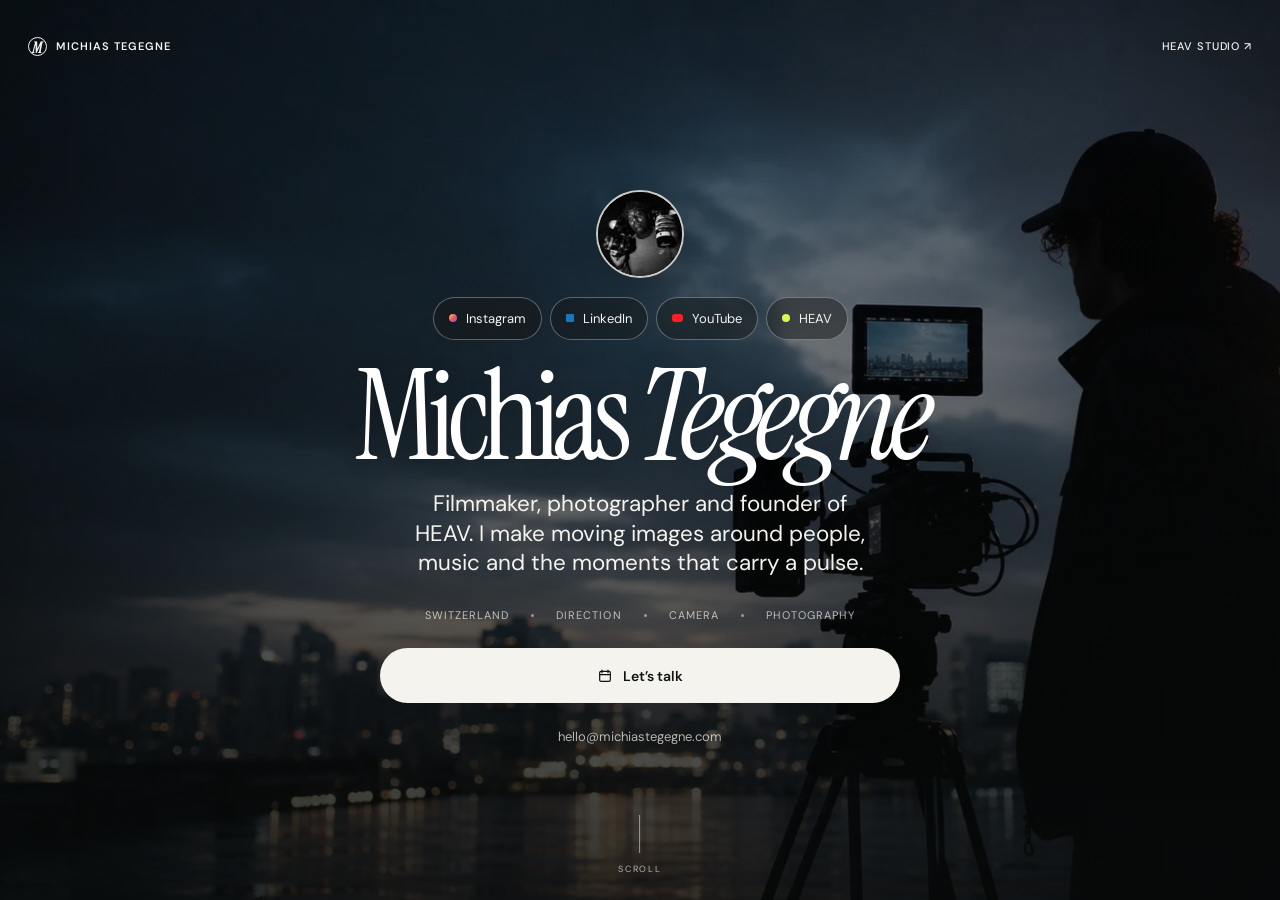
==== commit cc8d15ba: "feat: refocus landing as personal bio" ====
--- a/index.html
+++ b/index.html
@@ -3,249 +3,114 @@
 <head>
   <meta charset="utf-8" />
   <meta name="viewport" content="width=device-width, initial-scale=1, viewport-fit=cover" />
-  <meta name="description" content="Michias Tegegne is a filmmaker, photographer and founder of HEAV, working from Switzerland." />
-  <meta name="theme-color" content="#11110f" />
-  <meta property="og:type" content="website" />
+  <meta name="description" content="Michias Tegegne — filmmaker, photographer and founder of HEAV." />
+  <meta name="theme-color" content="#0c0f10" />
+  <link rel="canonical" href="https://michiastegegne.com/" />
+  <meta property="og:type" content="profile" />
   <meta property="og:title" content="Michias Tegegne — Filmmaker &amp; Photographer" />
-  <meta property="og:description" content="Independent visual practice by Michias Tegegne." />
+  <meta property="og:description" content="Filmmaker, photographer and founder of HEAV." />
   <meta property="og:url" content="https://michiastegegne.com/" />
   <meta property="og:image" content="https://michiastegegne.com/assets/portfolio/filmmaker-hero.png" />
   <meta property="og:site_name" content="Michias Tegegne" />
   <meta name="twitter:card" content="summary_large_image" />
-  <link rel="canonical" href="https://michiastegegne.com/" />
   <link rel="icon" href="favicon.svg" type="image/svg+xml" />
   <link rel="apple-touch-icon" href="apple-touch-icon.png" />
   <link rel="preload" href="assets/portfolio/filmmaker-hero.webp" as="image" type="image/webp" fetchpriority="high" />
   <link rel="preconnect" href="https://fonts.googleapis.com" />
   <link rel="preconnect" href="https://fonts.gstatic.com" crossorigin />
-  <link href="https://fonts.googleapis.com/css2?family=DM+Mono:wght@400;500&amp;family=DM+Sans:opsz,wght@9..40,400;9..40,500;9..40,700&amp;family=Newsreader:opsz,wght@6..72,400;6..72,500&amp;display=swap" rel="stylesheet" />
+  <link href="https://fonts.googleapis.com/css2?family=DM+Sans:opsz,wght@9..40,400;9..40,500;9..40,600&amp;family=Instrument+Serif:ital@0;1&amp;display=swap" rel="stylesheet" />
   <title>Michias Tegegne — Filmmaker &amp; Photographer</title>
   <style>
-    :root {
-      --ink: #11110f;
-      --paper: #efeee8;
-      --fog: #c6c4bc;
-      --dim: rgba(239, 238, 232, .66);
-      --line: rgba(239, 238, 232, .2);
-      --paper-line: rgba(17, 17, 15, .2);
-      --signal: #d9f54a;
-      --max: 1560px;
-      --pad: clamp(18px, 3.2vw, 52px);
+    :root { --ink:#0c0f10; --paper:#f4f3ee; --muted:rgba(244,243,238,.72); --line:rgba(244,243,238,.33); --glass:rgba(22,25,25,.47); --max:1320px; }
+    * { box-sizing:border-box; }
+    html { background:var(--ink); scroll-behavior:smooth; }
+    body { min-width:320px; margin:0; color:var(--paper); background:var(--ink); font-family:"DM Sans", Arial, sans-serif; -webkit-font-smoothing:antialiased; text-rendering:optimizeLegibility; }
+    a { color:inherit; }
+    :focus-visible { outline:2px solid var(--paper); outline-offset:4px; }
+    .skip { position:fixed; z-index:50; top:14px; left:14px; padding:11px 15px; color:var(--ink); background:var(--paper); font-weight:600; transform:translateY(-180%); transition:transform .18s ease; }
+    .skip:focus { transform:translateY(0); }
+    .bio { position:relative; min-height:100svh; display:grid; place-items:center; overflow:hidden; isolation:isolate; background:#101314; }
+    .background { position:absolute; z-index:-2; inset:0; width:100%; height:100%; object-fit:cover; object-position:50% 52%; filter:saturate(.72) contrast(1.03) brightness(.82); }
+    .shade { position:absolute; z-index:-1; inset:0; background:linear-gradient(180deg,rgba(8,11,11,.25) 0%,rgba(8,11,11,.38) 40%,rgba(8,11,11,.78) 100%),linear-gradient(90deg,rgba(8,11,11,.24),transparent 50%,rgba(8,11,11,.18)); }
+    .masthead { position:absolute; z-index:2; top:0; left:0; right:0; display:flex; justify-content:space-between; align-items:center; gap:20px; width:min(100%,var(--max)); margin:auto; padding:24px 28px; }
+    .brand { display:inline-flex; align-items:center; gap:9px; min-height:44px; color:var(--paper); font-size:11px; font-weight:600; letter-spacing:.09em; text-decoration:none; text-transform:uppercase; }
+    .brand-mark { display:grid; width:19px; height:19px; place-items:center; border:1px solid currentColor; border-radius:50%; font-family:"Instrument Serif", Georgia, serif; font-size:15px; font-style:italic; text-transform:none; }
+    .masthead a:last-child { min-height:44px; display:inline-flex; align-items:center; color:var(--paper); font-size:11px; font-weight:500; letter-spacing:.08em; text-decoration:none; text-transform:uppercase; }
+    .masthead a:last-child:hover { color:#fff; text-decoration:underline; text-underline-offset:4px; }
+    .bio-content { width:min(100% - 36px, 800px); display:flex; flex-direction:column; align-items:center; padding:105px 0 70px; text-align:center; }
+    .avatar { width:88px; height:88px; margin-bottom:19px; overflow:hidden; border:2px solid rgba(244,243,238,.82); border-radius:50%; box-shadow:0 7px 30px rgba(0,0,0,.2); background:#111; }
+    .avatar img { display:block; width:100%; height:100%; object-fit:cover; }
+    .socials { display:flex; flex-wrap:wrap; justify-content:center; gap:8px; margin:0 0 27px; }
+    .social { min-height:43px; display:inline-flex; align-items:center; gap:9px; padding:8px 15px; border:1px solid var(--line); border-radius:999px; color:var(--paper); background:var(--glass); -webkit-backdrop-filter:blur(12px); backdrop-filter:blur(12px); font-size:13px; text-decoration:none; transition:background .18s ease,border-color .18s ease,transform .18s ease; }
+    .social:hover { border-color:rgba(244,243,238,.74); background:rgba(15,17,18,.72); transform:translateY(-1px); }
+    .dot { width:8px; height:8px; flex:0 0 8px; border-radius:50%; background:currentColor; }
+    .social--instagram .dot { background:linear-gradient(135deg,#f8d14a,#ec5469 52%,#8a4ee7); }
+    .social--youtube .dot { width:11px; flex-basis:11px; border-radius:3px; background:#ff1e20; }
+    .social--linkedin .dot { border-radius:1px; background:#1676be; }
+    .social--heav .dot { background:#d8f94f; }
+    h1 { margin:0; color:#fff; font-family:"Instrument Serif", Georgia, serif; font-size:clamp(70px,9.8vw,147px); font-weight:400; letter-spacing:-.065em; line-height:.8; text-shadow:0 2px 22px rgba(0,0,0,.16); }
+    h1 span { font-style:italic; }
+    .role { max-width:590px; margin:22px auto 0; color:#f4f3ee; font-size:clamp(17px,1.75vw,23px); font-weight:400; line-height:1.32; text-wrap:balance; }
+    .facts { display:flex; flex-wrap:wrap; justify-content:center; gap:8px 22px; margin:30px 0 26px; color:var(--muted); font-size:11px; letter-spacing:.095em; text-transform:uppercase; }
+    .facts span + span::before { content:""; display:inline-block; width:3px; height:3px; margin:0 22px 2px 0; border-radius:50%; background:currentColor; opacity:.72; }
+    .contact { width:min(100%,520px); min-height:55px; display:flex; align-items:center; justify-content:center; gap:10px; border:0; border-radius:999px; color:#101314; background:var(--paper); box-shadow:0 10px 34px rgba(0,0,0,.2); font-size:14px; font-weight:600; text-decoration:none; transition:transform .18s ease,background .18s ease; }
+    .contact:hover { background:#fff; transform:translateY(-2px); }
+    .contact svg { width:16px; height:16px; }
+    .email { margin:25px 0 0; color:var(--muted); font-size:13px; text-decoration:none; }
+    .email:hover { color:#fff; text-decoration:underline; text-underline-offset:4px; }
+    .scroll { position:absolute; bottom:25px; left:50%; display:flex; flex-direction:column; align-items:center; gap:10px; color:rgba(244,243,238,.68); font-size:9px; letter-spacing:.2em; transform:translateX(-50%); text-transform:uppercase; }
+    .scroll::before { content:""; width:1px; height:38px; background:rgba(244,243,238,.55); }
+    @media (max-width:650px) {
+      .masthead { padding:13px 18px; }
+      .brand { font-size:10px; }
+      .masthead a:last-child { font-size:10px; }
+      .background { object-position:59% 50%; }
+      .shade { background:linear-gradient(180deg,rgba(8,11,11,.22) 0%,rgba(8,11,11,.34) 38%,rgba(8,11,11,.84) 100%); }
+      .bio-content { width:min(100% - 32px,480px); padding:90px 0 80px; }
+      .avatar { width:78px; height:78px; margin-bottom:16px; }
+      .socials { max-width:360px; gap:7px; margin-bottom:23px; }
+      .social { min-height:39px; padding:7px 12px; font-size:12px; }
+      h1 { font-size:clamp(60px,18vw,78px); line-height:.78; }
+      h1 span { display:block; }
+      .role { max-width:340px; margin-top:20px; font-size:17px; }
+      .facts { gap:7px 15px; margin:25px 0 22px; font-size:9px; }
+      .facts span + span::before { margin-right:15px; }
+      .contact { min-height:52px; font-size:13px; }
+      .email { margin-top:21px; font-size:12px; }
+      .scroll { bottom:18px; }
+      .scroll::before { height:25px; }
     }
-    * { box-sizing: border-box; }
-    html { background: var(--ink); scroll-behavior: smooth; }
-    body { min-width: 320px; margin: 0; color: var(--paper); background: var(--ink); font-family: "DM Sans", Arial, sans-serif; -webkit-font-smoothing: antialiased; text-rendering: optimizeLegibility; }
-    a { color: inherit; }
-    img { display: block; width: 100%; }
-    ::selection { color: var(--ink); background: var(--signal); }
-    :focus-visible { outline: 2px solid var(--signal); outline-offset: 4px; }
-    .skip { position: fixed; z-index: 100; top: 14px; left: 14px; padding: 12px 16px; color: var(--ink); background: var(--signal); transform: translateY(-180%); transition: transform .18s ease; }
-    .skip:focus { transform: translateY(0); }
-    .mono, .eyebrow, .nav-link, .hero-meta, .index, .caption, .footer-meta { font-family: "DM Mono", monospace; font-size: 10px; font-weight: 500; letter-spacing: .11em; text-transform: uppercase; }
-    .frame { width: min(100%, var(--max)); margin: auto; }
-
-    .masthead { position: absolute; z-index: 5; top: 0; left: 0; width: 100%; display: flex; justify-content: space-between; align-items: center; gap: 20px; padding: 22px var(--pad); }
-    .wordmark { display: inline-flex; align-items: center; min-height: 44px; gap: 10px; color: var(--paper); font-size: 11px; font-weight: 700; letter-spacing: .08em; text-decoration: none; text-transform: uppercase; }
-    .mark { display: grid; width: 18px; height: 18px; place-items: center; border: 1px solid currentColor; border-radius: 50%; font-family: "Newsreader", serif; font-size: 13px; font-style: italic; font-weight: 500; text-transform: none; }
-    .nav { display: flex; gap: 4px; align-items: center; }
-    .nav-link { display: inline-flex; min-height: 44px; align-items: center; padding: 0 11px; color: var(--paper); text-decoration: none; }
-    .nav-link:hover { color: var(--signal); }
-
-    .hero { position: relative; min-height: max(680px, 100svh); display: grid; align-items: end; overflow: hidden; isolation: isolate; background: #11110f; }
-    .hero-media, .hero-scrim { position: absolute; inset: 0; }
-    .hero-media { z-index: -2; width: 100%; height: 100%; object-fit: cover; object-position: 50% center; filter: saturate(.75) contrast(1.04) brightness(.8); }
-    .hero-scrim { z-index: -1; background: linear-gradient(90deg, rgba(8, 9, 9, .87) 0%, rgba(8, 9, 9, .45) 42%, rgba(8, 9, 9, .09) 73%), linear-gradient(0deg, rgba(8, 9, 9, .94) 0%, rgba(8, 9, 9, .02) 54%); }
-    .hero-inner { width: min(100%, var(--max)); margin: auto; padding: 150px var(--pad) 34px; }
-    .hero-topline { display: flex; justify-content: space-between; gap: 20px; margin-bottom: clamp(34px, 8vh, 100px); }
-    .hero-topline span:last-child { color: var(--dim); text-align: right; }
-    h1 { max-width: 12ch; margin: 0; font-family: "Newsreader", Georgia, serif; font-size: clamp(74px, 12.4vw, 198px); font-weight: 400; letter-spacing: -.075em; line-height: .7; text-wrap: balance; }
-    h1 em { display: block; margin-left: clamp(28px, 12vw, 190px); font-style: italic; }
-    .hero-bottom { display: grid; grid-template-columns: minmax(0, 1fr) minmax(200px, .33fr); gap: 30px; align-items: end; margin-top: clamp(40px, 10vh, 104px); }
-    .intro { max-width: 33rem; margin: 0; font-size: clamp(18px, 2.1vw, 29px); letter-spacing: -.035em; line-height: 1.1; }
-    .intro strong { color: var(--signal); font-weight: 500; }
-    .hero-actions { display: grid; gap: 8px; }
-    .button { min-height: 52px; display: flex; align-items: center; justify-content: space-between; gap: 10px; padding: 12px 15px; border: 1px solid var(--line); font-size: 11px; font-weight: 700; letter-spacing: .075em; text-decoration: none; text-transform: uppercase; transition: color .18s ease, background .18s ease, border-color .18s ease; }
-    .button:hover { color: var(--ink); background: var(--signal); border-color: var(--signal); }
-    .button span { font-family: "Newsreader", serif; font-size: 24px; font-weight: 400; line-height: 0; }
-    .hero-meta { display: flex; flex-wrap: wrap; gap: 8px 18px; margin-top: 18px; color: var(--dim); }
-
-    .statement { display: grid; grid-template-columns: minmax(132px, .3fr) minmax(0, 1fr); gap: 24px; padding: clamp(82px, 13vw, 185px) var(--pad); background: var(--paper); color: var(--ink); }
-    .statement p { max-width: 19ch; margin: 0; font-family: "Newsreader", Georgia, serif; font-size: clamp(48px, 7vw, 114px); font-weight: 400; letter-spacing: -.065em; line-height: .79; }
-    .statement p i { color: #566100; font-style: italic; }
-
-    .work { padding: clamp(80px, 10vw, 150px) var(--pad) clamp(90px, 12vw, 180px); background: var(--paper); color: var(--ink); }
-    .section-heading { display: grid; grid-template-columns: minmax(132px, .3fr) minmax(0, 1fr); gap: 24px; padding-bottom: 26px; border-bottom: 1px solid var(--paper-line); }
-    .section-heading h2 { max-width: 12ch; margin: 0; font-family: "Newsreader", Georgia, serif; font-size: clamp(48px, 6vw, 96px); font-weight: 400; letter-spacing: -.065em; line-height: .81; }
-    .section-heading p { max-width: 34ch; margin: 10px 0 0; color: rgba(17, 17, 15, .66); font-size: 14px; line-height: 1.35; }
-    .gallery { display: grid; grid-template-columns: minmax(0, 1.42fr) minmax(230px, .78fr); gap: clamp(12px, 2vw, 28px); margin-top: clamp(26px, 4vw, 56px); }
-    .still { margin: 0; }
-    .still img { height: 100%; min-height: 0; object-fit: cover; background: #c9c7bd; }
-    .still-main { display: grid; grid-template-rows: minmax(400px, 71vh) auto; }
-    .still-main img { object-position: 50% 50%; }
-    .still-side { display: grid; grid-template-rows: minmax(190px, 1fr) minmax(190px, 1fr); gap: clamp(12px, 2vw, 28px); }
-    .still-side .still { display: grid; grid-template-rows: minmax(0, 1fr) auto; }
-    .caption { display: flex; justify-content: space-between; gap: 14px; padding-top: 10px; color: rgba(17, 17, 15, .7); }
-    .caption strong { color: var(--ink); font-weight: 500; }
-    .work-note { display: flex; justify-content: flex-end; margin-top: 30px; }
-    .work-note a { display: inline-flex; align-items: center; gap: 14px; padding-bottom: 8px; border-bottom: 1px solid var(--ink); font-size: 16px; font-weight: 500; text-decoration: none; }
-    .work-note a:hover { color: #566100; }
-
-    .profile { background: #181816; }
-    .profile-inner { display: grid; grid-template-columns: minmax(0, 1.23fr) minmax(260px, .77fr); min-height: 720px; }
-    .profile-copy { display: flex; flex-direction: column; justify-content: space-between; padding: clamp(34px, 5vw, 76px) var(--pad); border-right: 1px solid var(--line); }
-    .profile-copy h2 { max-width: 11ch; margin: 0; font-family: "Newsreader", Georgia, serif; font-size: clamp(54px, 7.1vw, 112px); font-weight: 400; letter-spacing: -.07em; line-height: .78; }
-    .profile-copy h2 i { color: var(--signal); font-style: italic; }
-    .profile-text { max-width: 34rem; margin-top: 76px; color: var(--dim); font-size: clamp(17px, 1.7vw, 23px); letter-spacing: -.025em; line-height: 1.26; }
-    .profile-links { display: flex; flex-wrap: wrap; gap: 8px 23px; margin-top: 42px; }
-    .profile-links a { min-height: 44px; display: inline-flex; align-items: center; border-bottom: 1px solid var(--line); font-family: "DM Mono", monospace; font-size: 10px; font-weight: 500; letter-spacing: .11em; text-decoration: none; text-transform: uppercase; }
-    .profile-links a:hover { color: var(--signal); border-color: var(--signal); }
-    .profile-aside { display: flex; flex-direction: column; justify-content: space-between; padding: clamp(34px, 5vw, 76px) var(--pad); background: #10100f; }
-    .profile-aside .eyebrow { margin: 0; color: var(--dim); }
-    .practice-list { margin: 48px 0 auto; padding: 0; border-top: 1px solid var(--line); list-style: none; }
-    .practice-list li { display: grid; grid-template-columns: 34px 1fr; gap: 10px; padding: 13px 0; border-bottom: 1px solid var(--line); color: var(--dim); font-size: 14px; line-height: 1.25; }
-    .practice-list span { color: var(--signal); font-family: "DM Mono", monospace; font-size: 10px; }
-    .profile-stamp { color: var(--dim); font-family: "DM Mono", monospace; font-size: 10px; letter-spacing: .09em; line-height: 1.55; text-transform: uppercase; }
-
-    footer { padding: 20px var(--pad) max(28px, env(safe-area-inset-bottom)); background: #10100f; border-top: 1px solid var(--line); }
-    .footer-inner { display: flex; justify-content: space-between; gap: 18px; align-items: center; }
-    .footer-inner a { color: var(--paper); font-size: 12px; font-weight: 700; text-decoration: none; }
-    .footer-inner a:hover { color: var(--signal); }
-    .footer-meta { color: var(--dim); }
-
-    @media (max-width: 760px) {
-      .masthead { padding: 13px 18px; }
-      .wordmark { font-size: 10px; }
-      .nav-link { padding: 0 6px; font-size: 9px; }
-      .nav-link:nth-child(1), .nav-link:nth-child(2) { display: none; }
-      .hero { min-height: max(620px, 100svh); }
-      .hero-media { object-position: 57% center; }
-      .hero-scrim { background: linear-gradient(180deg, rgba(8, 9, 9, .25) 0%, rgba(8, 9, 9, .2) 33%, rgba(8, 9, 9, .94) 89%); }
-      .hero-inner { padding: 118px 18px 25px; }
-      .hero-topline { margin-bottom: 50px; }
-      .hero-topline span:last-child { display: none; }
-      h1 { max-width: 100%; font-size: clamp(57px, 15.5vw, 68px); letter-spacing: -.09em; line-height: .75; }
-      h1 em { margin-left: 5vw; }
-      .hero-bottom { grid-template-columns: 1fr; gap: 23px; margin-top: 66px; }
-      .intro { font-size: 20px; }
-      .hero-actions { grid-template-columns: 1fr; }
-      .button { min-height: 49px; padding: 10px; font-size: 9px; }
-      .button span { font-size: 21px; }
-      .statement, .section-heading { grid-template-columns: 1fr; gap: 16px; }
-      .statement { padding: 82px 18px; }
-      .statement p { font-size: clamp(48px, 15vw, 69px); }
-      .work { padding: 78px 18px 96px; }
-      .section-heading h2 { font-size: clamp(47px, 14.5vw, 67px); }
-      .section-heading p { margin-top: 3px; }
-      .gallery { grid-template-columns: 1fr; gap: 12px; margin-top: 27px; }
-      .still-main { grid-template-rows: 66svh auto; }
-      .still-side { grid-template-columns: 1fr 1fr; grid-template-rows: minmax(0, 1fr); gap: 12px; }
-      .still-side .still { grid-template-rows: minmax(0, 1fr) auto; }
-      .still-side .still img { aspect-ratio: 2 / 3; }
-      .caption { font-size: 8px; letter-spacing: .06em; }
-      .profile-inner { grid-template-columns: 1fr; min-height: 0; }
-      .profile-copy { min-height: 640px; padding: 65px 18px 36px; border-right: 0; border-bottom: 1px solid var(--line); }
-      .profile-copy h2 { font-size: clamp(56px, 16vw, 78px); }
-      .profile-text { margin-top: 52px; font-size: 18px; }
-      .profile-aside { min-height: 430px; padding: 34px 18px; }
-      .practice-list { margin-top: 38px; }
-      footer { padding-inline: 18px; }
-      .footer-inner { align-items: flex-start; flex-direction: column; }
-    }
-    @media (prefers-reduced-motion: reduce) { html { scroll-behavior: auto; } *, *::before, *::after { transition: none !important; animation: none !important; } }
+    @media (max-width:385px) { .social { padding-inline:10px; font-size:11px; } .socials { gap:6px; } }
+    @media (prefers-reduced-motion:reduce) { html { scroll-behavior:auto; } *,*::before,*::after { transition:none !important; animation:none !important; } }
   </style>
 </head>
 <body>
-  <a class="skip" href="#main">Skip to content</a>
-  <header class="masthead">
-    <a class="wordmark" href="#top" aria-label="Michias Tegegne home"><span class="mark" aria-hidden="true">M</span> Michias Tegegne</a>
-    <nav class="nav" aria-label="Main navigation">
-      <a class="nav-link" href="#work">Selected frames</a>
-      <a class="nav-link" href="#practice">Practice</a>
-      <a class="nav-link" href="mailto:hello@michiastegegne.com">Contact ↗</a>
-    </nav>
-  </header>
-
-  <main id="main">
-    <section class="hero" id="top" aria-labelledby="page-title">
-      <img class="hero-media" src="assets/portfolio/filmmaker-hero.webp" width="1672" height="941" alt="A camera set against a cloudy evening sky and city skyline" fetchpriority="high" />
-      <div class="hero-scrim" aria-hidden="true"></div>
-      <div class="hero-inner">
-        <div class="hero-topline hero-meta"><span>Independent visual practice</span><span>Based in Switzerland</span></div>
-        <h1 id="page-title">Michias <em>Tegegne</em></h1>
-        <div class="hero-bottom">
-          <p class="intro">Filmmaker, photographer and founder of <strong>HEAV</strong>. I work around people, music and the moments that carry a pulse.</p>
-          <div>
-            <div class="hero-actions">
-              <a class="button" href="https://heav.ch" target="_blank" rel="noopener noreferrer">Visit HEAV Studio <span aria-hidden="true">↗</span></a>
-              <a class="button" href="mailto:hello@michiastegegne.com">Start a conversation <span aria-hidden="true">↗</span></a>
-            </div>
-            <div class="hero-meta"><span>Direction</span><span>Camera</span><span>Photography</span></div>
-          </div>
-        </div>
-      </div>
+  <a class="skip" href="#bio-content">Skip to profile</a>
+  <main class="bio" id="top" aria-labelledby="page-title">
+    <img class="background" src="assets/portfolio/filmmaker-hero.webp" width="1672" height="941" alt="A camera set against a cloudy evening sky and city skyline" fetchpriority="high" />
+    <div class="shade" aria-hidden="true"></div>
+    <header class="masthead">
+      <a class="brand" href="#top" aria-label="Michias Tegegne home"><span class="brand-mark" aria-hidden="true">M</span> Michias Tegegne</a>
+      <a href="https://heav.ch" target="_blank" rel="noopener noreferrer">HEAV Studio ↗</a>
+    </header>
+    <section class="bio-content" id="bio-content" aria-label="Michias Tegegne profile">
+      <div class="avatar"><img src="assets/michias-profile.jpg" width="100" height="100" alt="Michias Tegegne holding a camera" /></div>
+      <nav class="socials" aria-label="Michias Tegegne profiles">
+        <a class="social social--instagram" href="https://www.instagram.com/michiastegegne/" target="_blank" rel="noopener noreferrer"><span class="dot" aria-hidden="true"></span>Instagram</a>
+        <a class="social social--linkedin" href="https://ch.linkedin.com/in/michiastegegne" target="_blank" rel="noopener noreferrer"><span class="dot" aria-hidden="true"></span>LinkedIn</a>
+        <a class="social social--youtube" href="https://www.youtube.com/@michiastegegne" target="_blank" rel="noopener noreferrer"><span class="dot" aria-hidden="true"></span>YouTube</a>
+        <a class="social social--heav" href="https://heav.ch" target="_blank" rel="noopener noreferrer"><span class="dot" aria-hidden="true"></span>HEAV</a>
+      </nav>
+      <h1 id="page-title">Michias <span>Tegegne</span></h1>
+      <p class="role">Filmmaker, photographer and founder of HEAV. I make moving images around people, music and the moments that carry a pulse.</p>
+      <div class="facts" aria-label="Professional focus"><span>Switzerland</span><span>Direction</span><span>Camera</span><span>Photography</span></div>
+      <a class="contact" href="mailto:hello@michiastegegne.com?subject=Project%20enquiry">
+        <svg viewBox="0 0 24 24" fill="none" aria-hidden="true"><rect x="4" y="5" width="16" height="15" rx="2" stroke="currentColor" stroke-width="1.8"/><path d="M7.5 3v4M16.5 3v4M4 10h16" stroke="currentColor" stroke-width="1.8" stroke-linecap="round"/></svg>
+        Let’s talk
+      </a>
+      <a class="email" href="mailto:hello@michiastegegne.com">hello@michiastegegne.com</a>
     </section>
-
-    <section class="statement frame" aria-labelledby="statement-title">
-      <span class="eyebrow">01 / Point of view</span>
-      <p id="statement-title">Images should feel <i>lived in,</i> not merely looked at.</p>
-    </section>
-
-    <section class="work frame" id="work" aria-labelledby="work-title">
-      <div class="section-heading">
-        <span class="eyebrow">02 / Selected frames</span>
-        <div><h2 id="work-title">Light, rhythm and a little friction.</h2><p>A compact view into the visual worlds I am drawn to: intimacy, atmosphere and movement.</p></div>
-      </div>
-      <div class="gallery">
-        <figure class="still still-main">
-          <img src="assets/portfolio/project-documentary.webp" width="1122" height="1402" loading="lazy" decoding="async" alt="A person walking through a wet city street at night" />
-          <figcaption class="caption"><strong>Still 01</strong><span>Observation / atmosphere</span></figcaption>
-        </figure>
-        <div class="still-side">
-          <figure class="still">
-            <img src="assets/portfolio/project-commercial.webp" width="1122" height="1402" loading="lazy" decoding="async" alt="Hands preparing coffee in warm natural light" />
-            <figcaption class="caption"><strong>Still 02</strong><span>Detail / warmth</span></figcaption>
-          </figure>
-          <figure class="still">
-            <img src="assets/portfolio/project-music.webp" width="1122" height="1402" loading="lazy" decoding="async" alt="A dancer moving in a beam of light" />
-            <figcaption class="caption"><strong>Still 03</strong><span>Performance / motion</span></figcaption>
-          </figure>
-        </div>
-      </div>
-      <div class="work-note"><a href="https://heav.ch" target="_blank" rel="noopener noreferrer">More work lives at HEAV <span aria-hidden="true">↗</span></a></div>
-    </section>
-
-    <section class="profile" id="practice" aria-labelledby="practice-title">
-      <div class="profile-inner frame">
-        <div class="profile-copy">
-          <div>
-            <span class="eyebrow">03 / About</span>
-            <h2 id="practice-title">Built with intent. <i>Left open</i> for the real moment.</h2>
-            <p class="profile-text">My practice moves between documentary closeness, commercial clarity and the energy of music. Strong preparation creates room for the images that cannot be planned.</p>
-          </div>
-          <nav class="profile-links" aria-label="Michias Tegegne platforms">
-            <a href="https://www.instagram.com/michiastegegne/" target="_blank" rel="noopener noreferrer">Instagram ↗</a>
-            <a href="https://www.youtube.com/@michiastegegne" target="_blank" rel="noopener noreferrer">YouTube ↗</a>
-            <a href="https://ch.linkedin.com/in/michiastegegne" target="_blank" rel="noopener noreferrer">LinkedIn ↗</a>
-          </nav>
-        </div>
-        <aside class="profile-aside">
-          <p class="eyebrow">Working across</p>
-          <ul class="practice-list">
-            <li><span>01</span><span>Film direction and camera</span></li>
-            <li><span>02</span><span>Photography and visual worlds</span></li>
-            <li><span>03</span><span>Music, people and brand stories</span></li>
-          </ul>
-          <p class="profile-stamp">Michias Tegegne<br>Switzerland · 2026</p>
-        </aside>
-      </div>
-    </section>
+    <span class="scroll" aria-hidden="true">Scroll</span>
   </main>
-
-  <footer>
-    <div class="footer-inner frame">
-      <a href="mailto:hello@michiastegegne.com">hello@michiastegegne.com</a>
-      <span class="footer-meta">© 2026 Michias Tegegne</span>
-    </div>
-  </footer>
 </body>
 </html>
